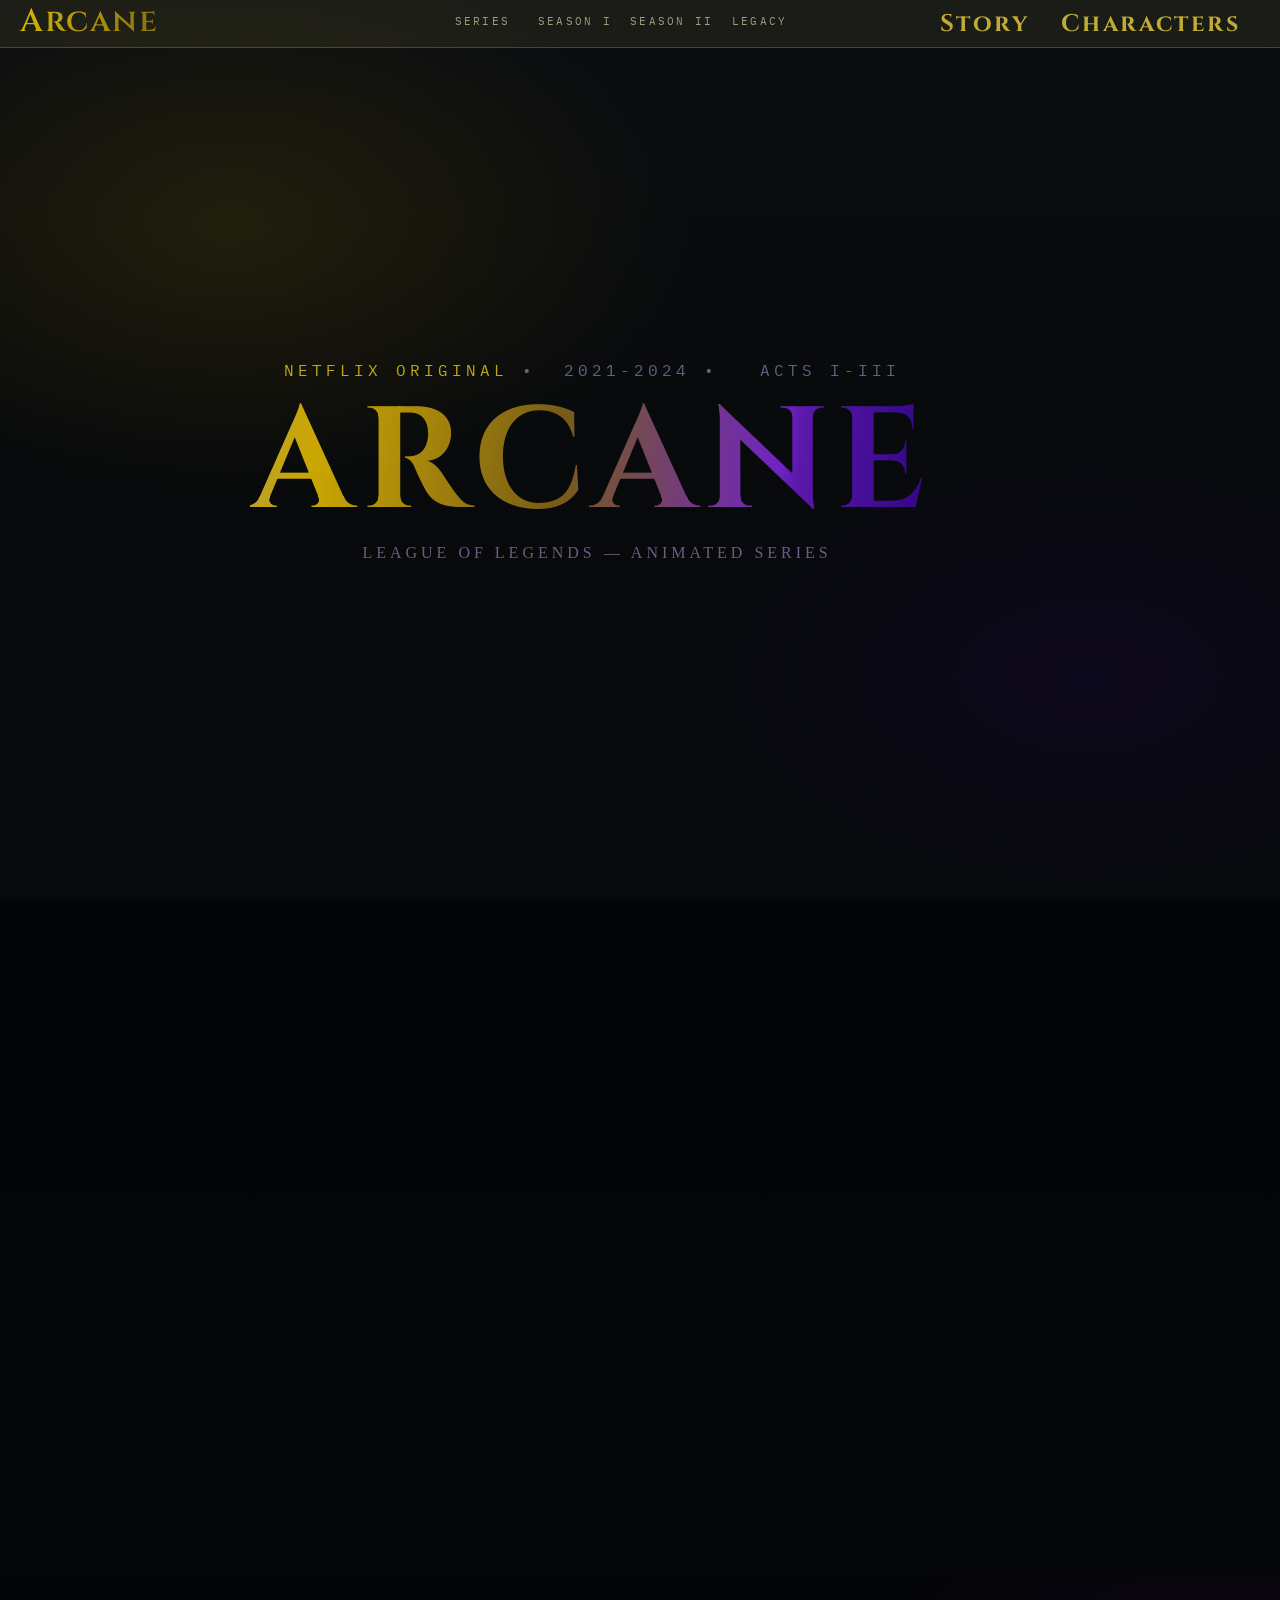
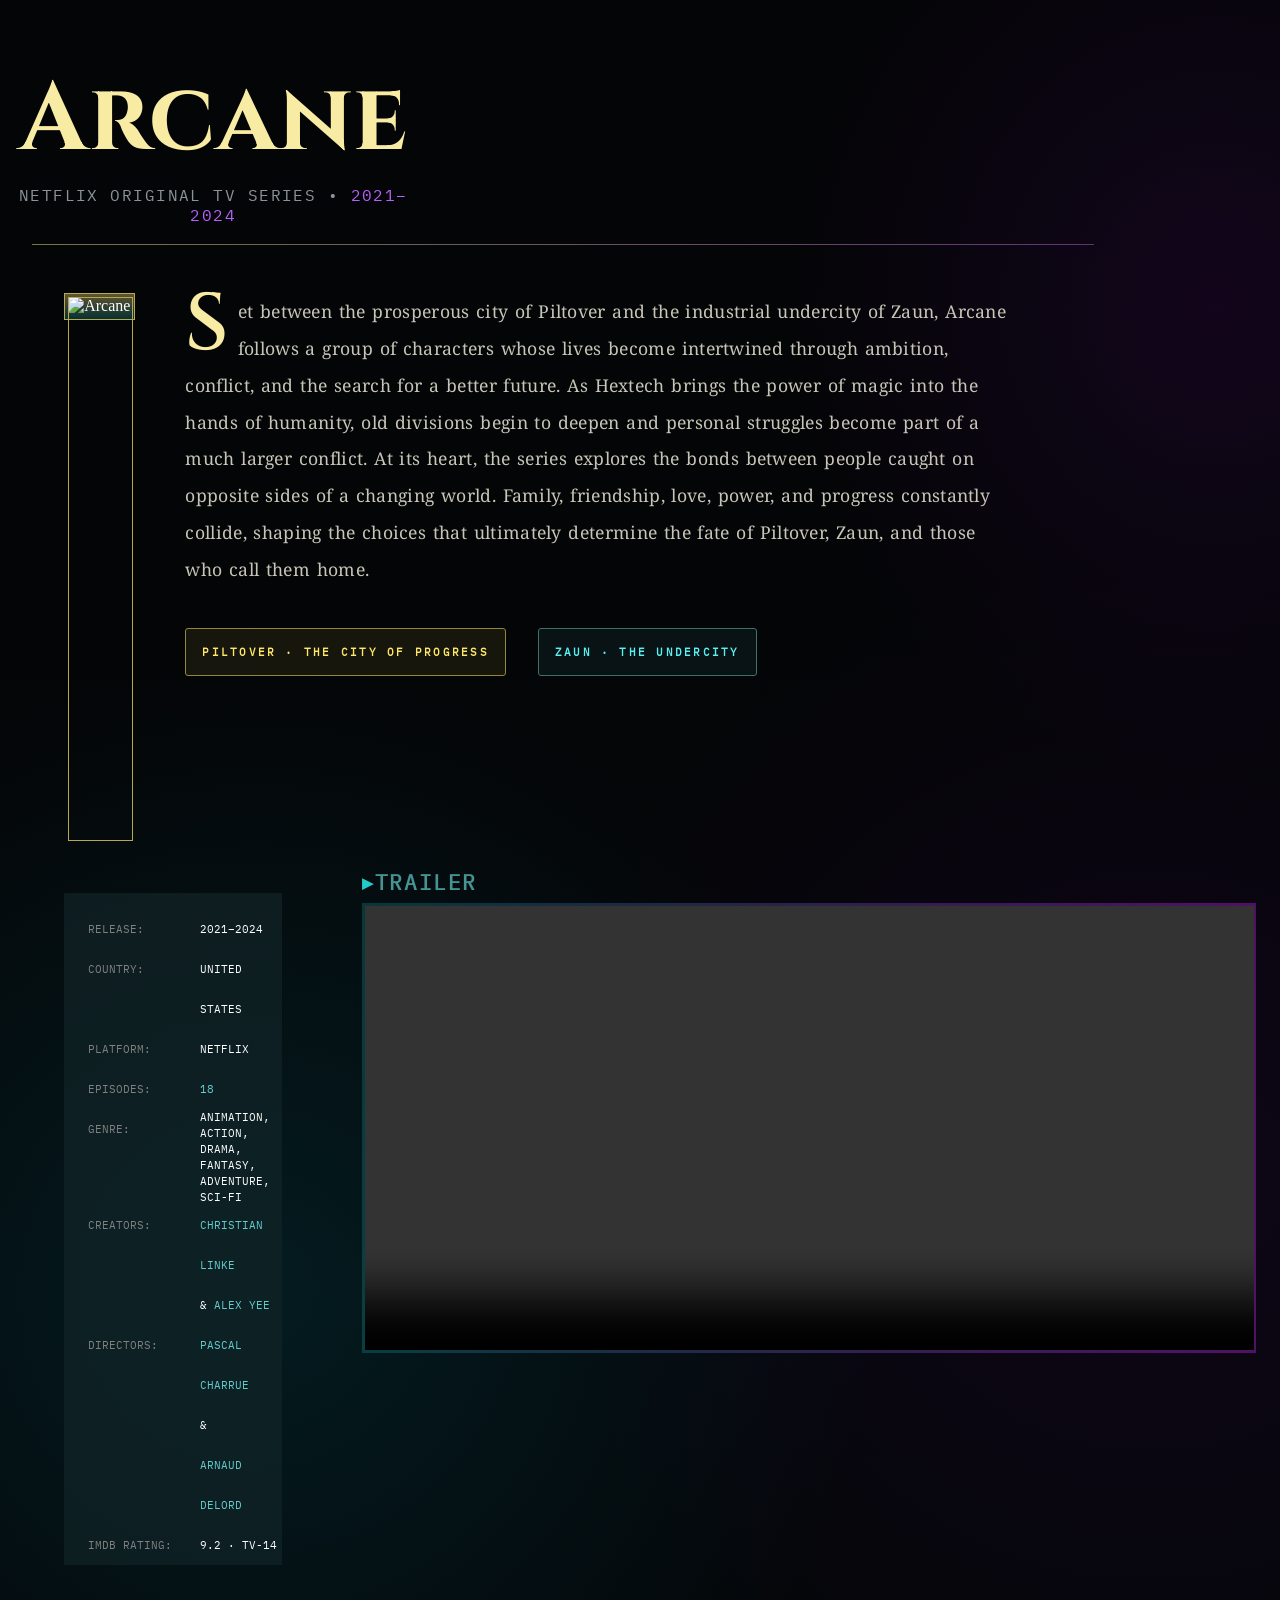
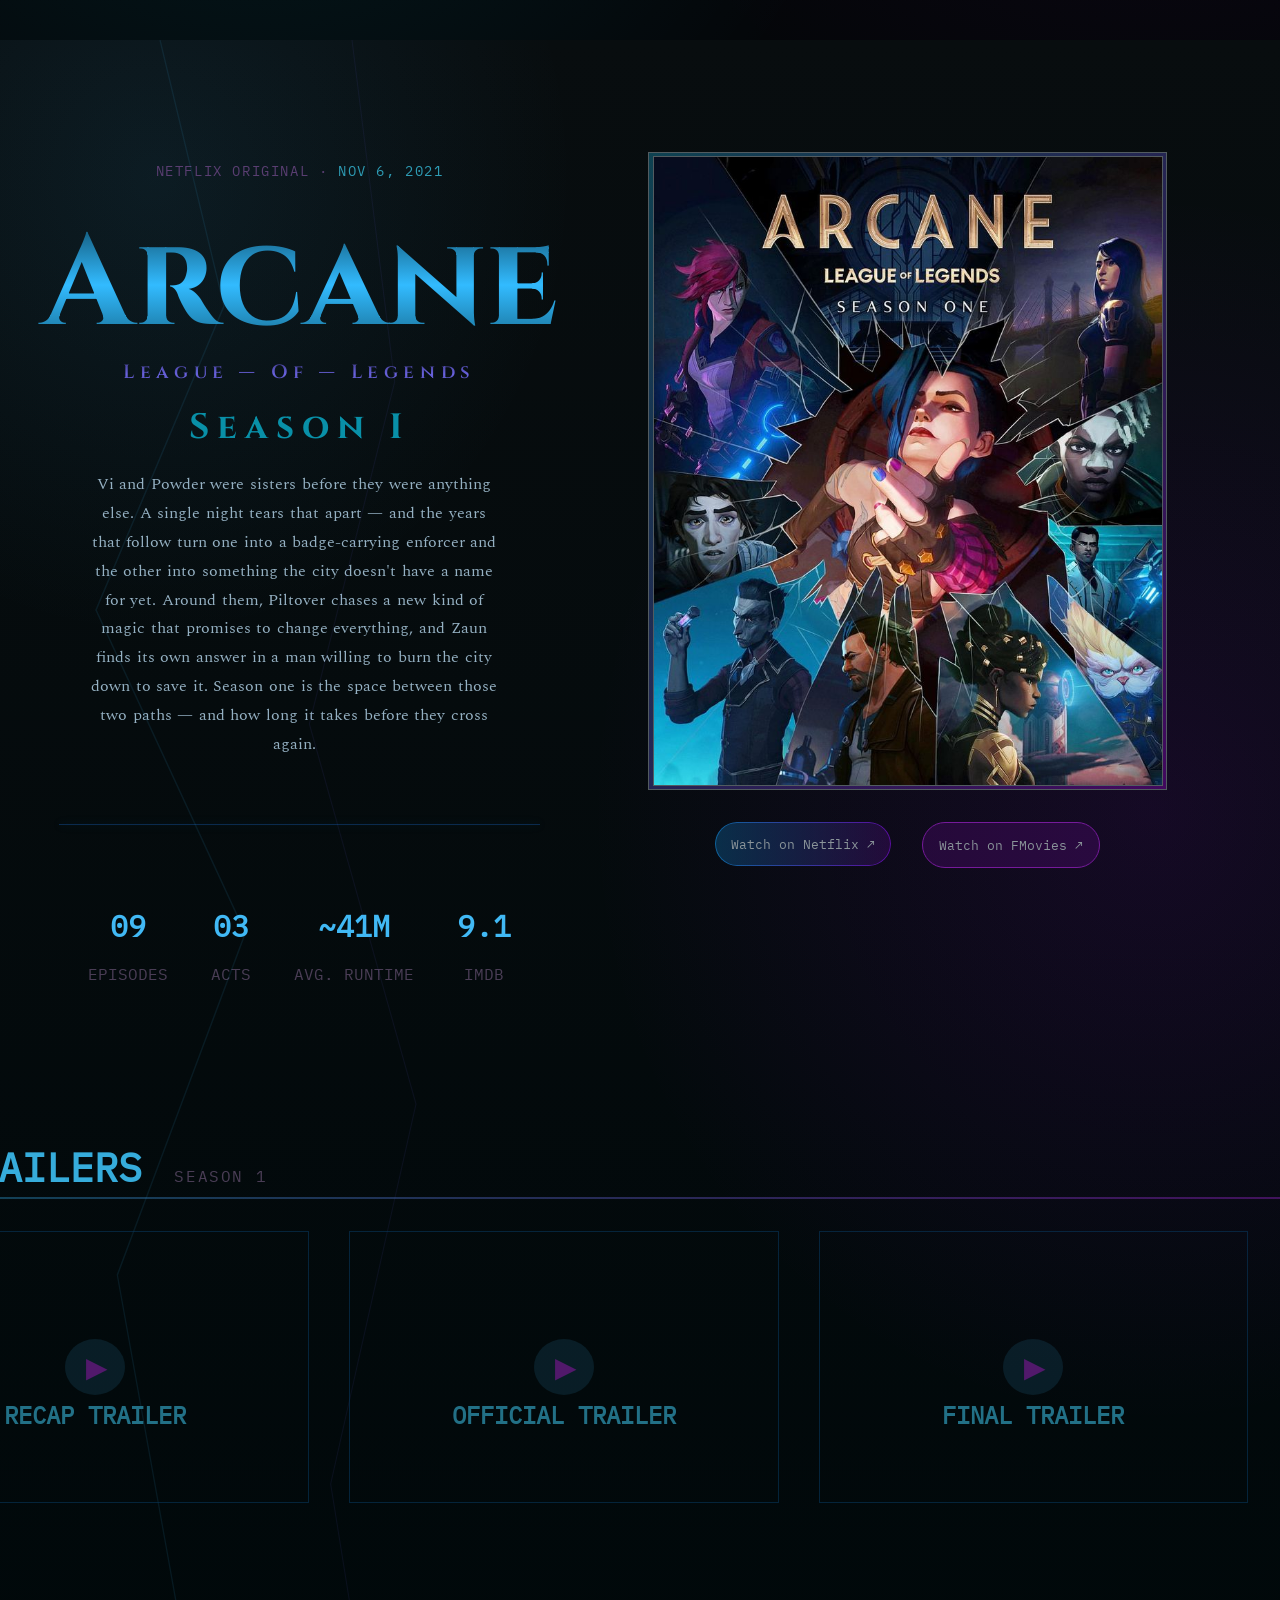
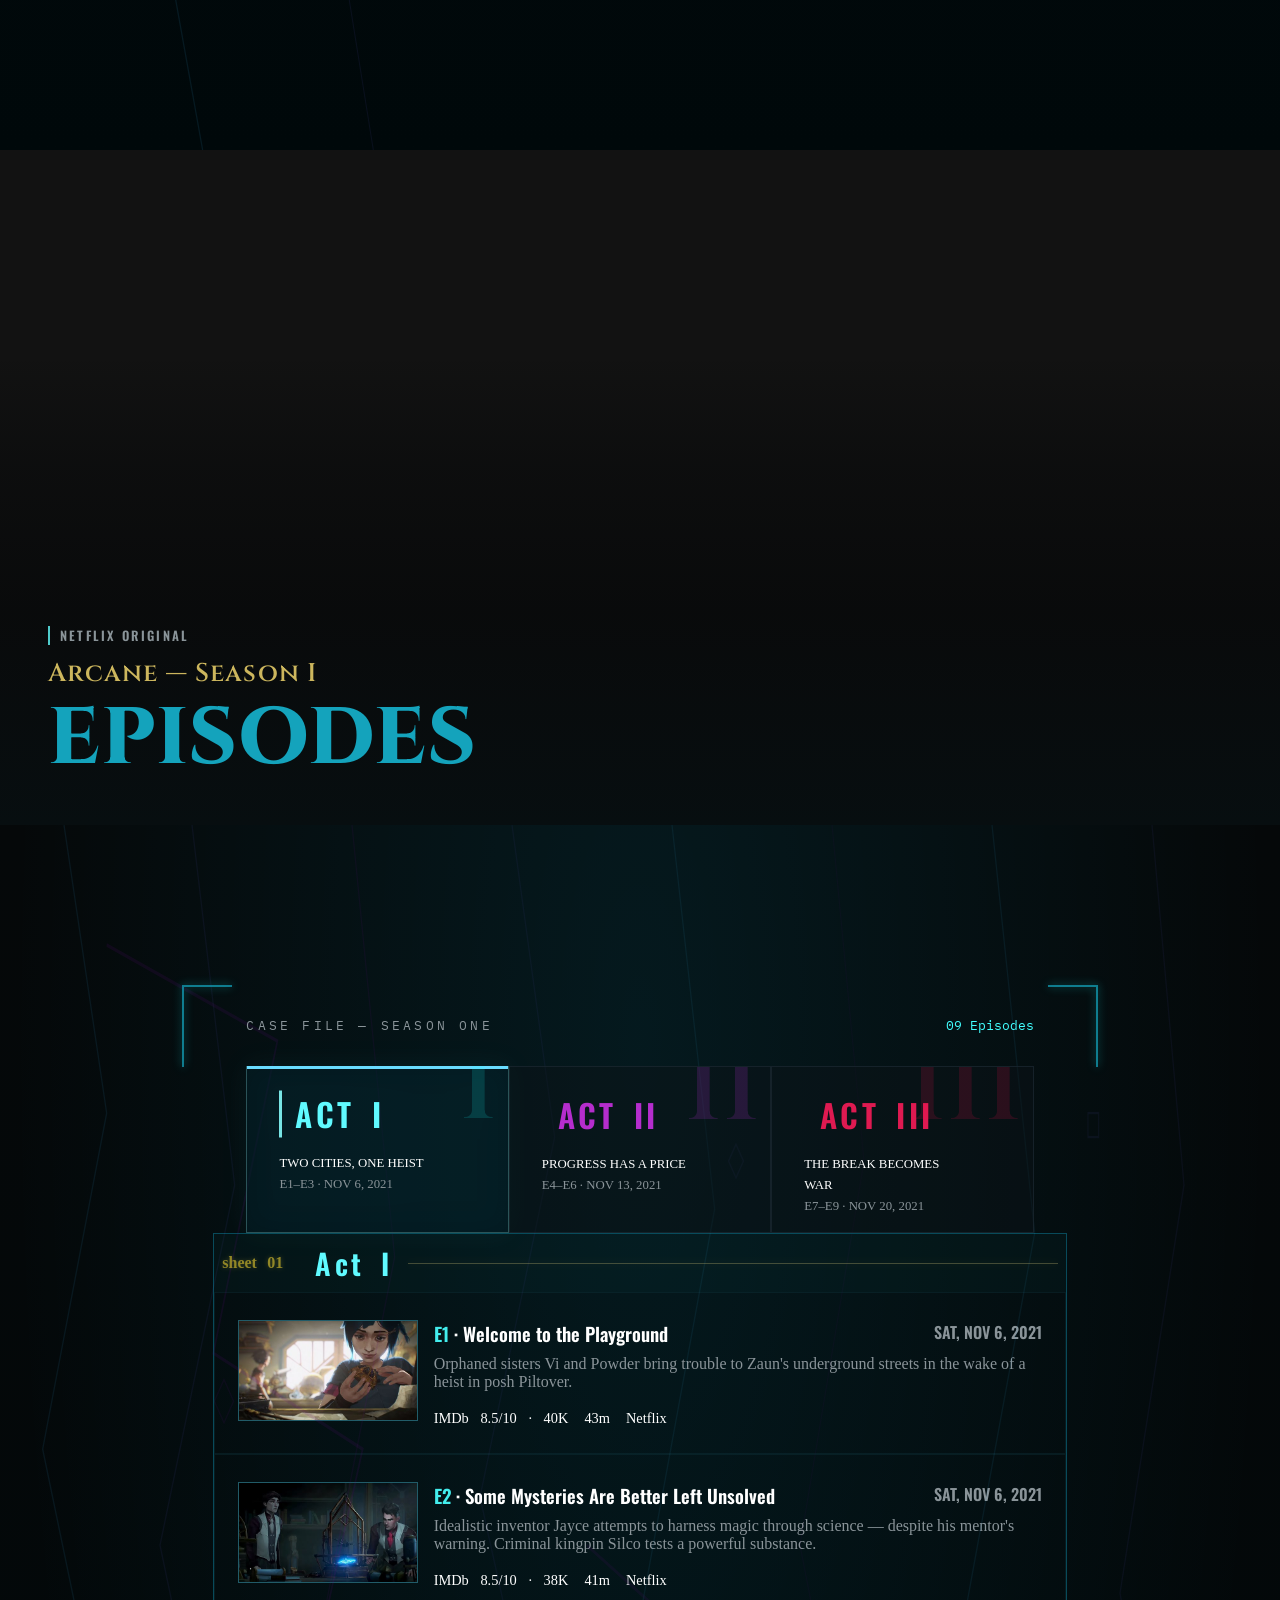
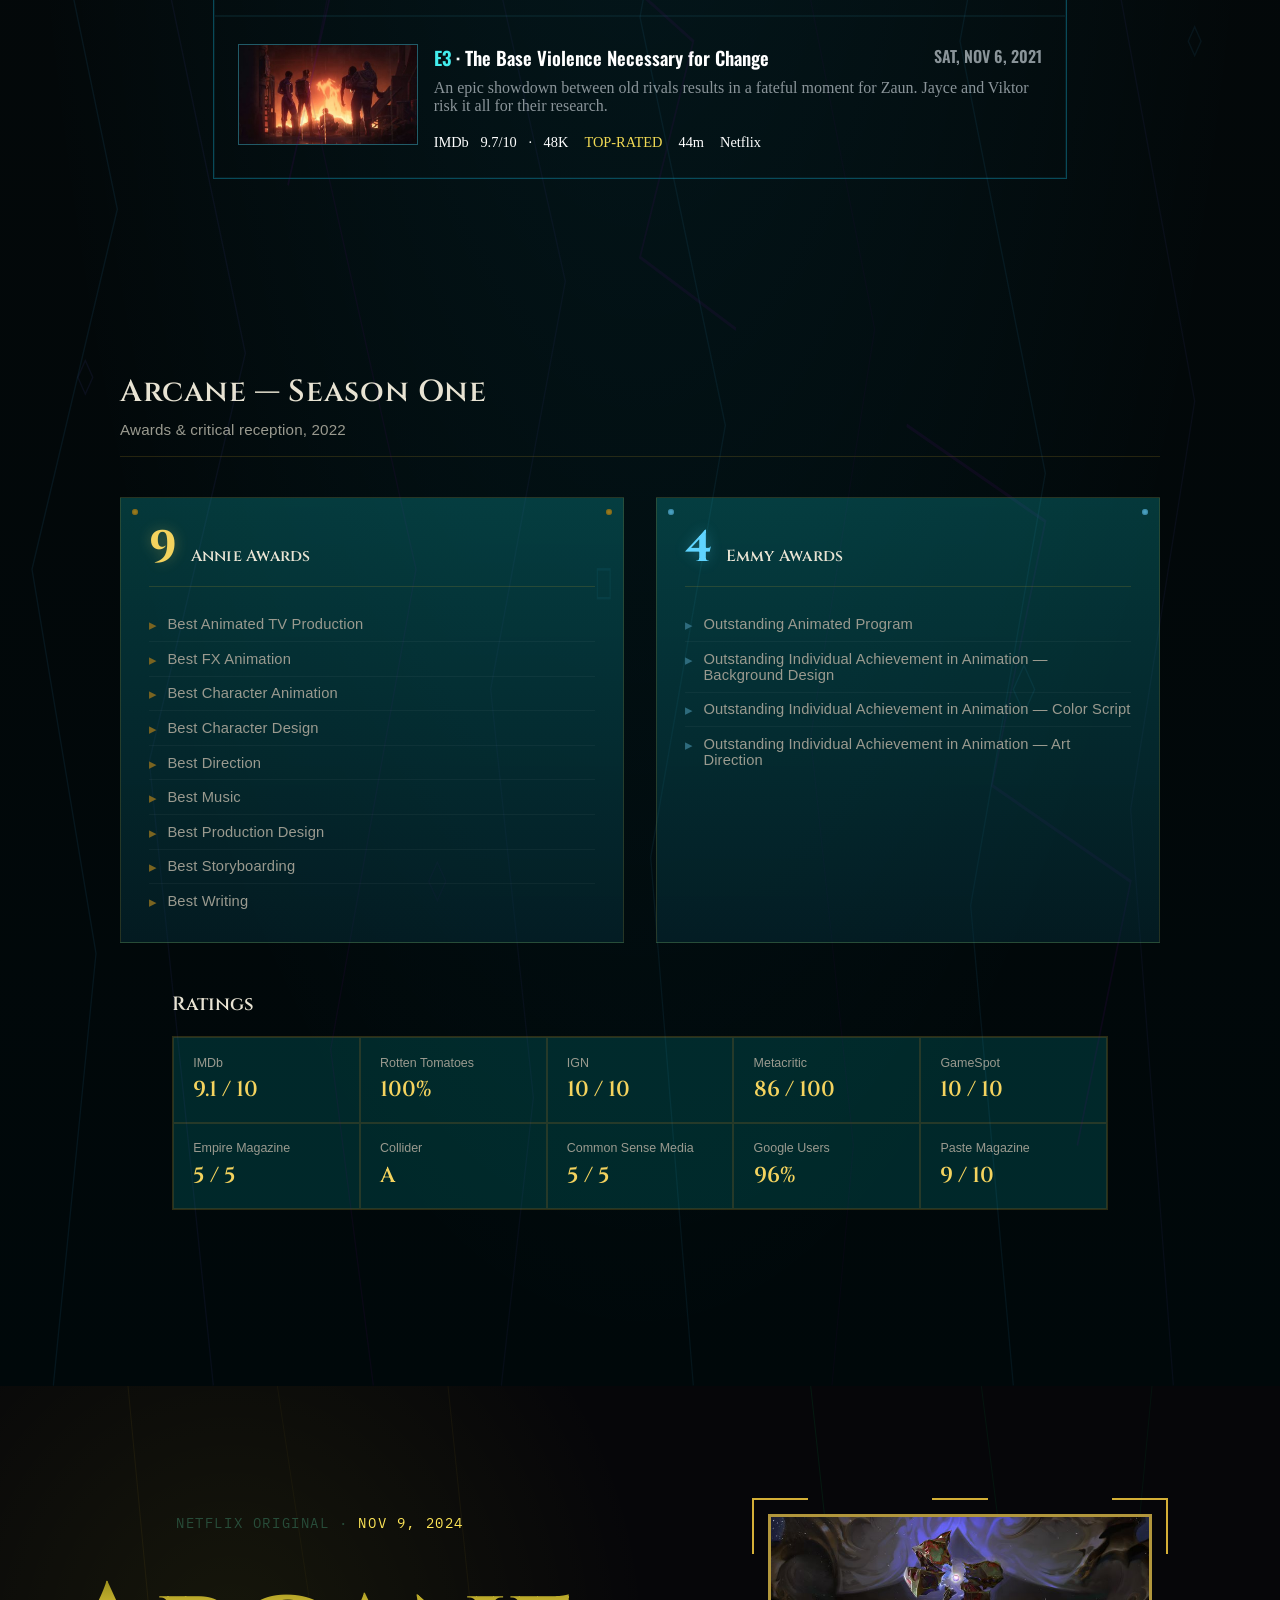
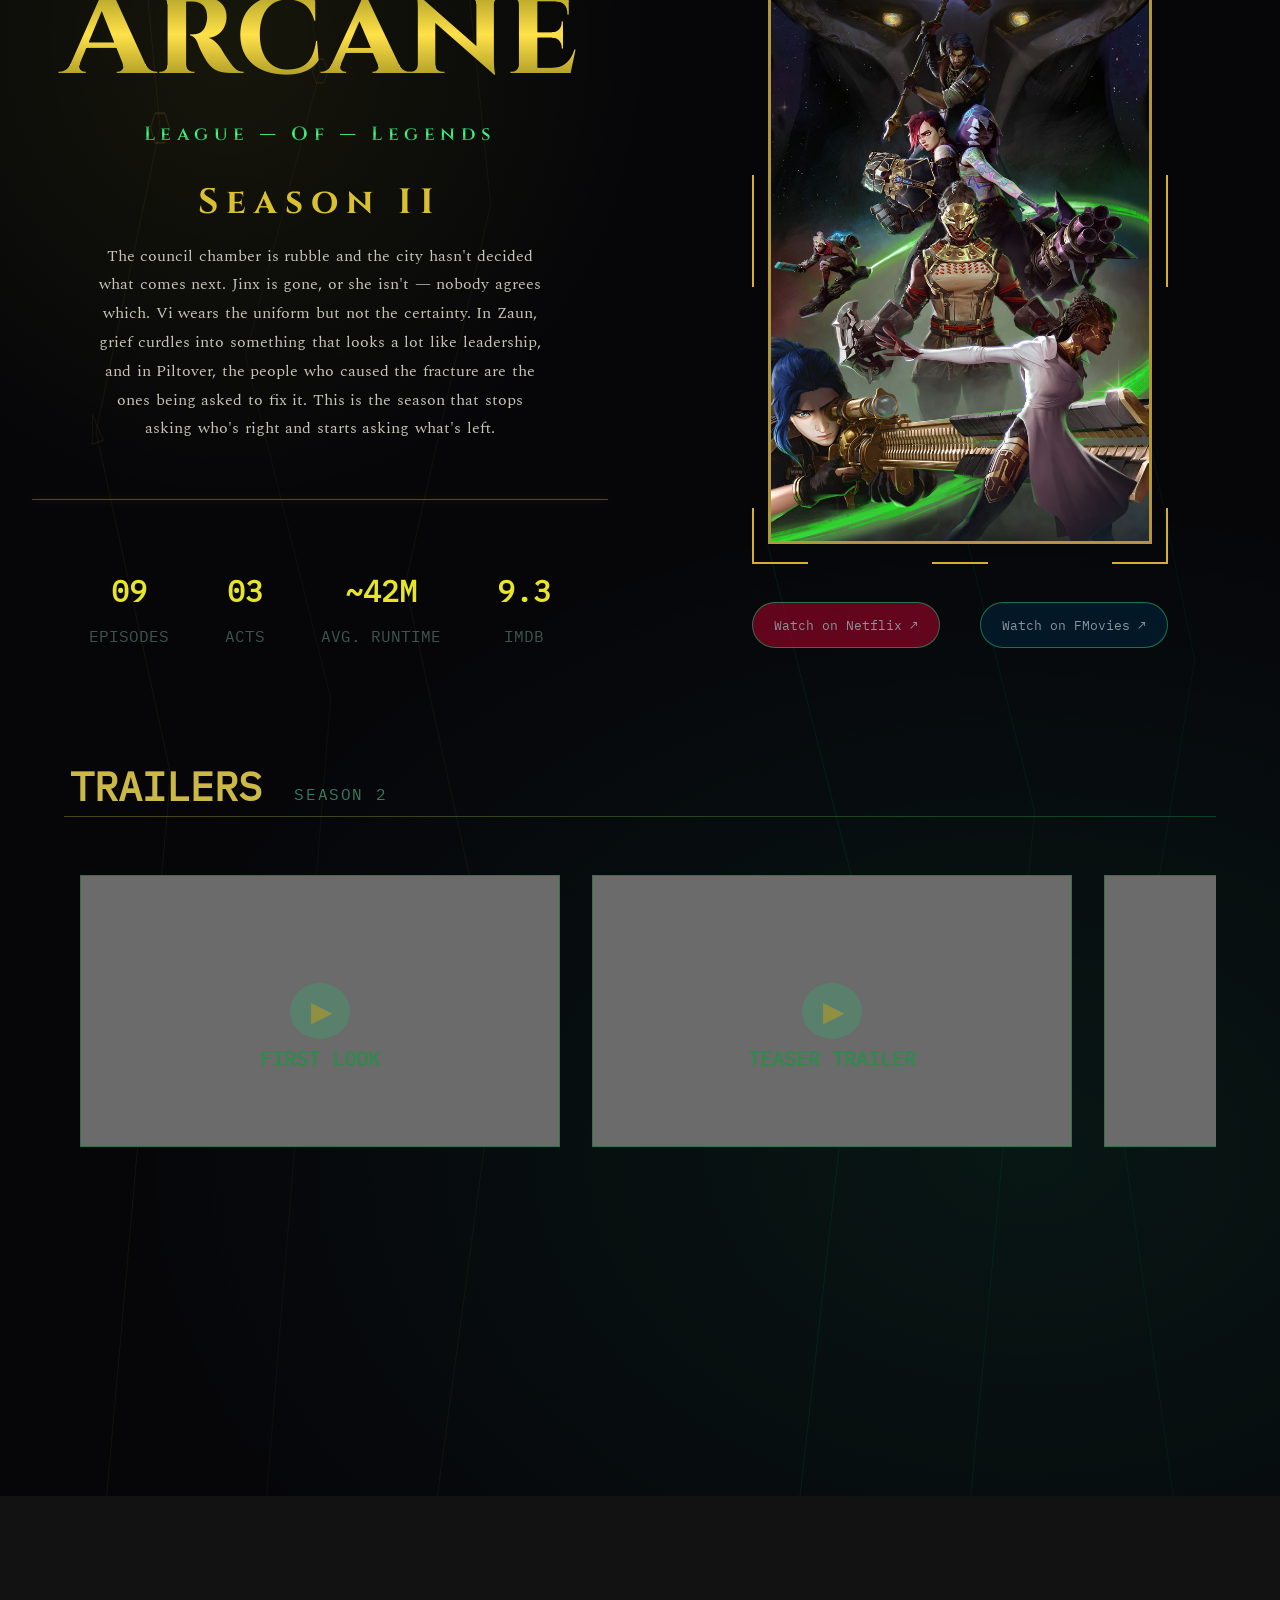
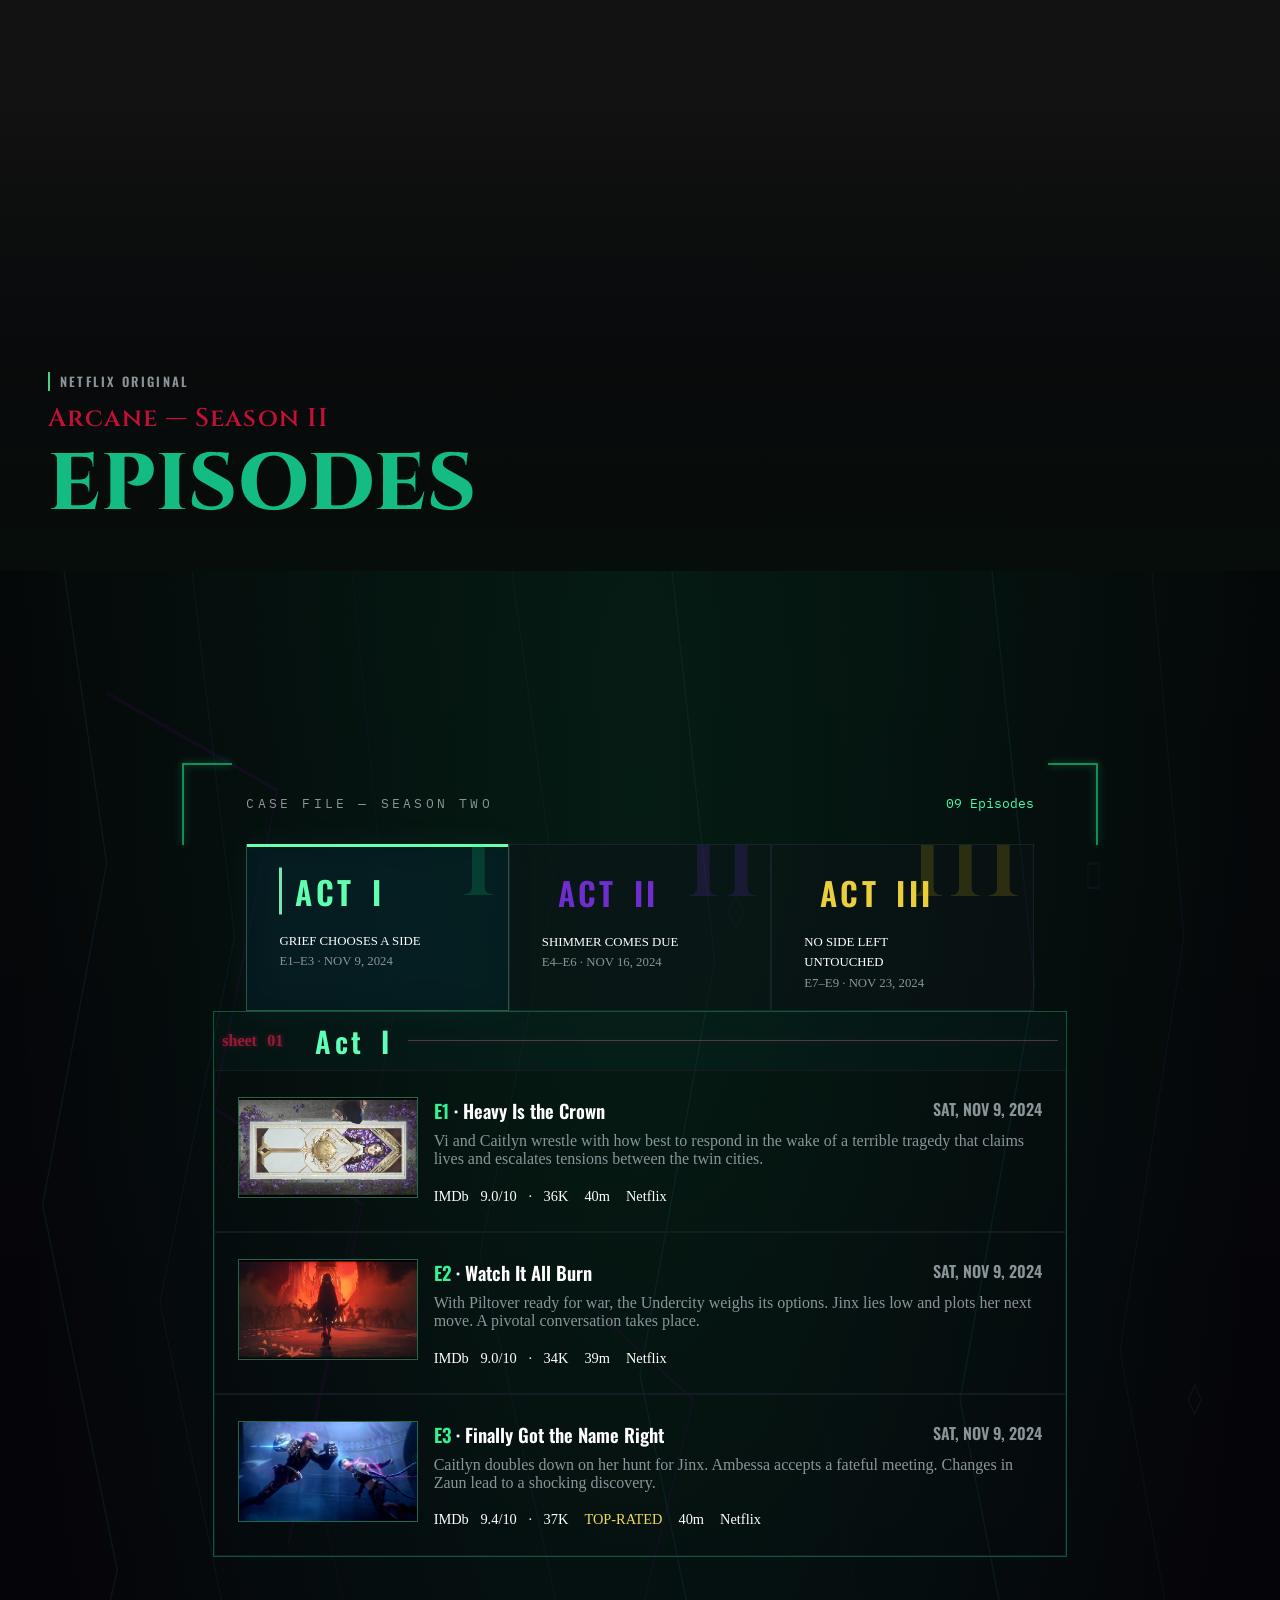
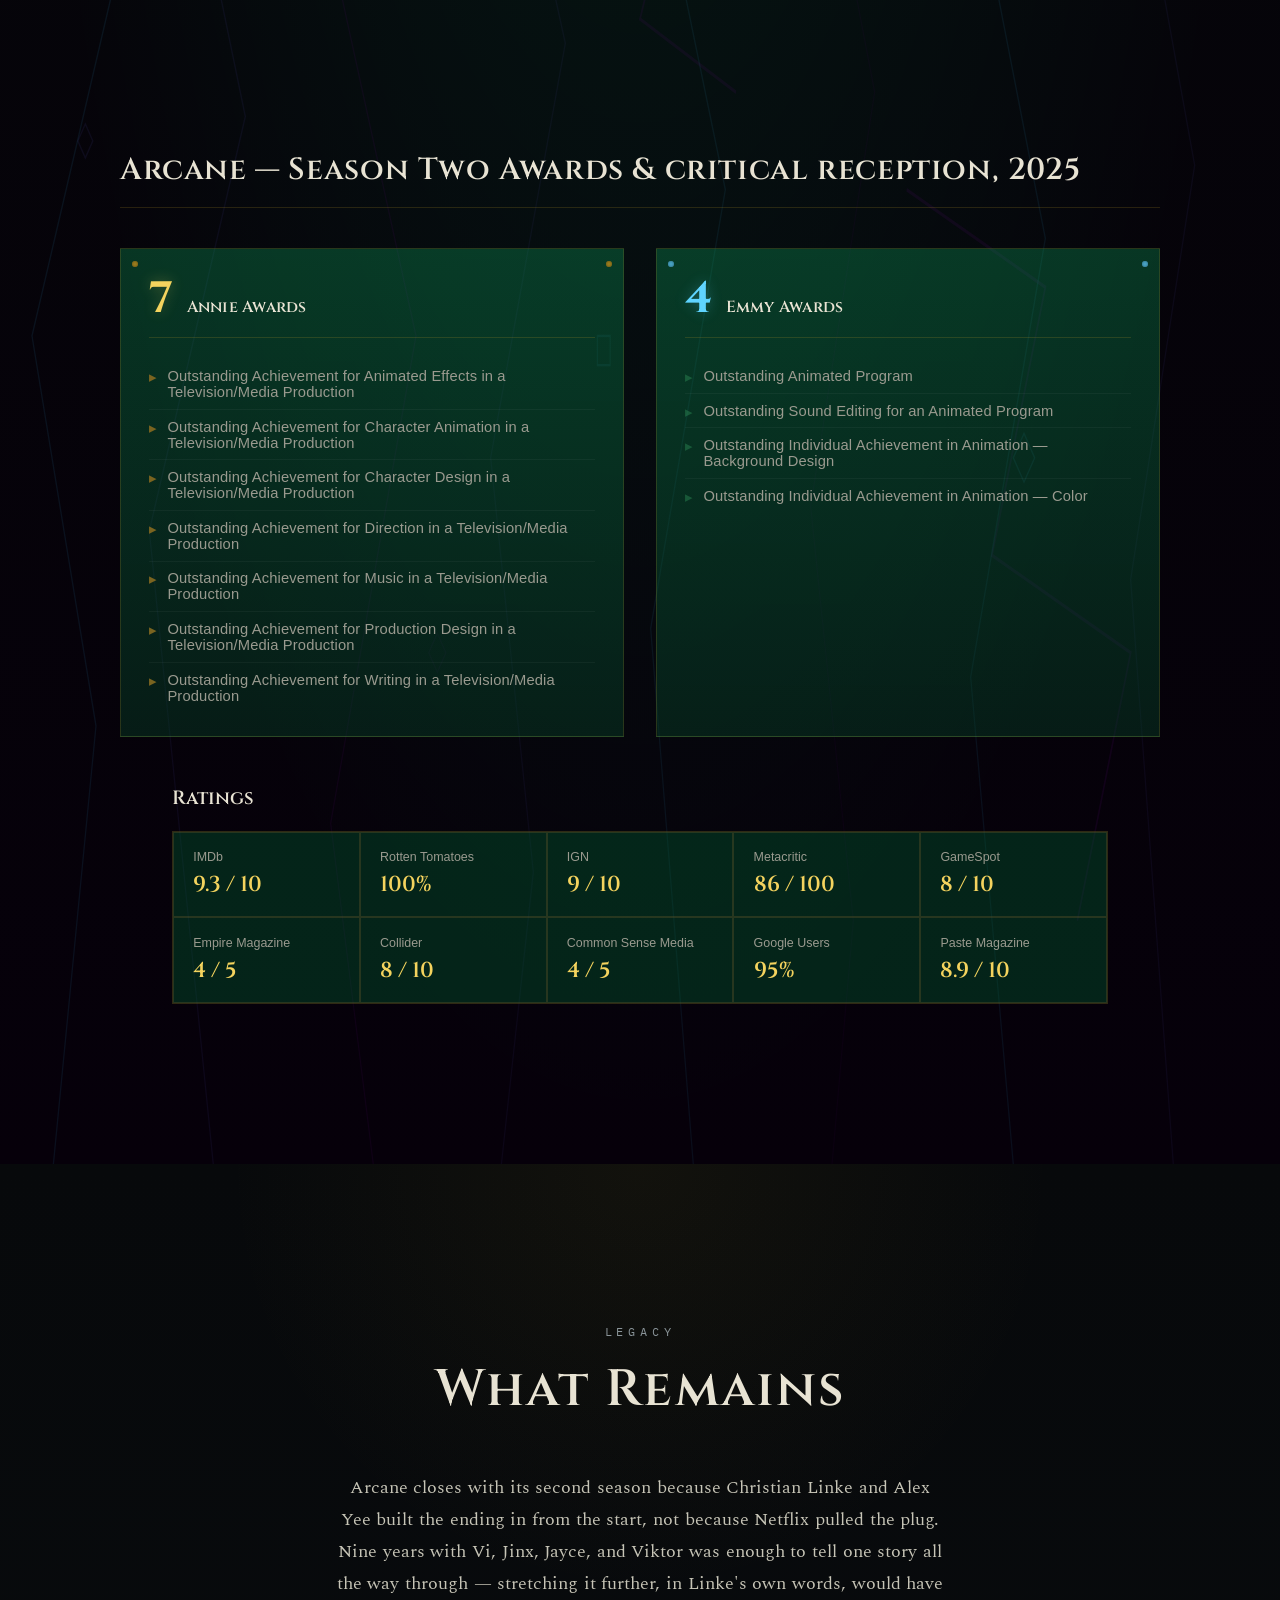
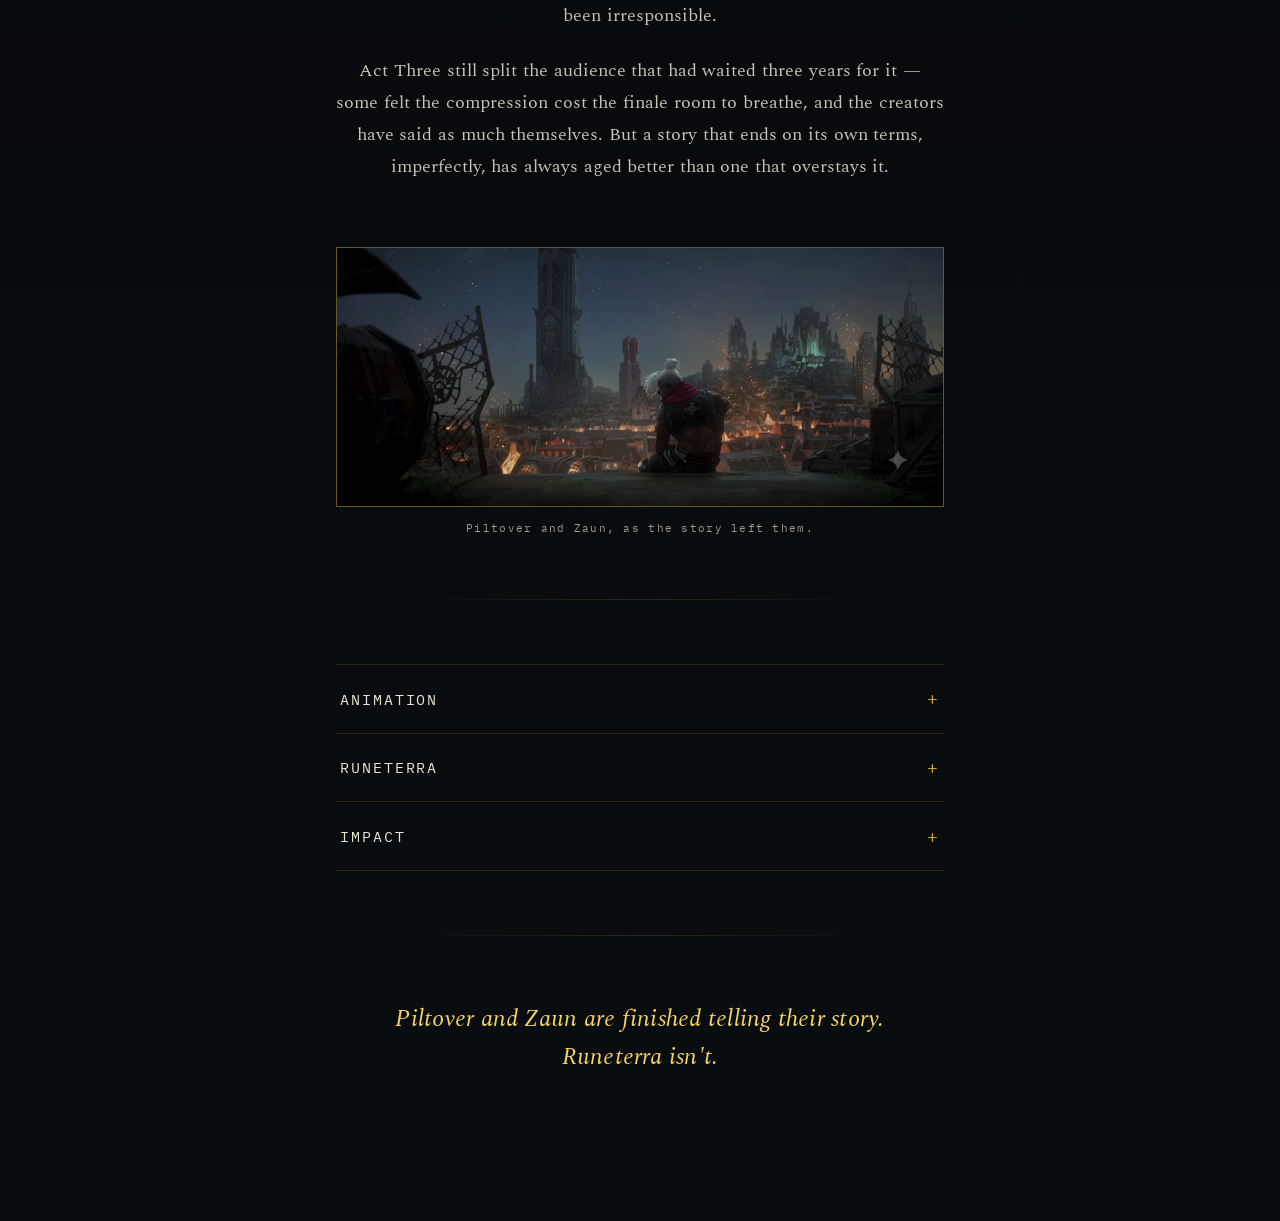
==== index.html @ 9351dd80 "Frehs start without deep history" ====
<!DOCTYPE html>
<html lang="en">
  <head>
    <meta charset="UTF-8">
    <meta http-equiv="X-UA-Compatible" content="IE=edge">
    <meta name="viewport" content="width=device-width, initial-scale=1.0">
    <link rel="icon" type="image/jpeg" href="Aracne-logo.jpeg">
    <link rel="stylesheet" href="Arcane.css">
    <title>Arcane</title>
  </head>
  <body>
    <div class="page1">

      <div class="top">
        <div class="top-left">
          Arcane
        </div>
        <div class="top-center">
          <a href="#Series">Series </a>&nbsp;
          <a href="#Season-I">Season I</a>&nbsp;
          <a href="#Season-II">Season II</a>&nbsp;
          <a href="#Legacy">Legacy</a>
        </div>
        <div class="top-right">
          <di id="story">
            <a class="story" href="ArcaneStory.html" alt="Arcane Story" target="_blank">
              <h2>Story</h2>
            </a>
          </di>
          <div id="characters">
            <a class="characters" href="ArcaneCharacters.html" alt="Arcane Characters" target="_blank">
              <h2>Characters</h2>
            </a>
          </div>
        </div>
      </div>
      <div class="middle">
        <div class="netflix-row">
          <span id="netflix">Netflix Original</span>
          <span>&nbsp;•&nbsp;&nbsp;</span>
          <span>2021-2024</span>
          <span> &nbsp;•&nbsp; &nbsp;</span>
          <span>Acts I-III</span>
        </div>
          <div class="Arcane-title">
          <span>Arcane</span>
        </div>
        <div class="L-OF-L">
            <span>League of Legends — Animated Series</span>
        </div>
      </div>
    </div>


    <section id="Series">
      <div class="series-video1">
        <video src="Arcane-Franchise-trailer.mp4" atl="Arcane" autoplay muted loop></video>
      <div class="video-fade"></div>
    </div>

    <div class="series">
      <div class="series-top">
        <div>
          <h1>Arcane</h1>
          <h4>Netflix original TV series&nbsp;•&nbsp;<span>2021–2024</span></h4>
        </div>
      </div>

      <hr class="series-hr">

      <div class="series-middle">

        <div id="series-img">
          <a href="https://www.imdb.com/title/tt11126994/" target="_blank">
            <img src="Arcane%20pic.jpeg" alt="Arcane" class="series-img">
          </a>
        </div>

          <div>
            <p class="body-text">
              Set between the prosperous city of Piltover and the industrial undercity of Zaun, 
              Arcane follows a group of characters whose lives become intertwined through ambition, 
              conflict, and the search for a better future. As Hextech brings the power of magic into 
              the hands of humanity, old divisions begin to deepen and personal struggles become 
              part of a much larger conflict.
              At its heart, the series explores the bonds between people caught on opposite sides 
              of a changing world. Family, friendship, love, power, and progress constantly collide, 
              shaping the choices that ultimately determine the fate of Piltover, Zaun, and those who 
              call them home.
            </p>

            <div class="cities">

              <div class="series-piltover">
                <h4>Piltover · The City of Progress</h4>
              </div>

              <dialog id="piltoverDialog">
                <div class="topPiltoverDialog">
                  <button class="close">✕</button>
                  <h4><span>Piltover</span><span class="progress"> · The City of Progress</span></h4>
                </div>

                <div class="middlePiltoverDialog">
                  <p class="body">
                    Rising above Zaun, Piltover is a prosperous city built on innovation, trade,
                    and scientific progress. Known as the City of Progress, it has become a center
                    of technological advancement where Hextech has transformed both industry and society.
                    Yet beneath its wealth and achievements lies a deep divide. Piltover's prosperity
                    depends heavily on its relationship with Zaun, while its powerful Council maintains
                    control over the city's political and economic future. Figures such as Jayce, Viktor,
                    Caitlyn, and Heimerdinger shape Piltover's path as the city faces the consequences
                    of its own progress.
                  </p>
                </div>

                <div class="bottomPiltoverDialog">
                  <p><span class="key-piltover">Key Figures</span><span class="value-piltover">Jayce, Viktor, Caitlyn, Heimerdinger, Mel</span></p>
                  <hr>
                  <p><span class="key-piltover">Signature Technology</span><span class="value-piltover">Hextech</span></p>
                  <hr>
                  <p><span class="key-piltover">Architecture</span><span class="value-piltover">Gilded towers, bridges, academies</span></p>
                  <hr>
                  <p><span class="key-piltover">Major Location</span><span class="value-piltover">Piltover Academy, Council Archives</span></p>
                  <hr>
                  <p><span class="key-piltover">Defining Conflict</span><span class="value-piltover">Piltover–Zaun inequality</span></p>
                  <hr>
                </div>
              </dialog>

              <div class="series-zaun">
                <h4>Zaun · The Undercity</h4>
              </div>

              <dialog id="zaunDialog">
                <div class="topZaunDialog">
                  <button class="close">✕</button>
                  <h4><span>Zaun</span><span class="undercity"> · The Undercity</span></h4>
                </div>
                <div class="middleZaunDialog">
                  <p class="body">
                    Beneath Piltover's shining skyline lies Zaun, an industrial undercity shaped by smoke, machinery,
                    and survival. Its people live beneath the wealth of the city above, building their lives among crowded 
                    streets, dangerous industries, and a society largely left to fend for itself.
                    Yet Zaun is more than a place of suffering. It is a city of invention, resistance, and ambition, 
                    where figures such as Vander, Silco, Ekko, and Singed shape its future in very different ways. From 
                    the rise of Shimmer to the Firelights' resistance, Zaun becomes one of the central forces driving Arcane's story.
                  </p>
                </div>
                <div class="bottomZaunDialog">
                  <p><span class="key-zaun">Key Figures</span><span class="value-zaun">Vi, Jinx, Silco, vander, Ekko</span></p>
                  <hr>
                  <p><span class="key-zaun">signature Substance</span><span class="value-zaun">Shimmer</span></p>
                  <hr>
                  <p><span class="key-zaun">Technology</span><span class="value-zaun">Chemtech</span></p>
                  <hr>
                  <p><span class="key-zaun">Major Location</span><span class="value-zaun">The Last Drop, Firelights, Hideout</span></p>
                  <hr>
                  <p><span class="key-zaun">Defining Conflict</span><span class="value-zaun">Zaun–Piltover inequality</span></p>
                  <hr>
                </div>
              </dialog>

            </div>
          </div>
      </div>

      <div class="series-bottom">

        <div class="series-info">

          <h4><span class="key">Release:</span> <span>2021–2024</span></h4>

          <h4><span class="key">Country:</span> <span>United States</span></h4>

          <h4><span class="key">Platform:</span> <span>Netflix</span></h4>

          <h4>
            <span class="key">Episodes:</span>

            <span class="text-link"><a href="https://www.imdb.com/title/tt11126994/episodes/?ref_=tt_ov_epl" target="_blank" title="Arcane episodes">
              18
            </a></span>
          </h4>

          <h4><span class="key">Genre:</span> <span class="genre-value">Animation, Action, Drama, Fantasy, Adventure, Sci-Fi</span></h4>

          <h4>
            <span class="key">Creators:</span>
            <span class="text-link">
              <a href="https://www.google.com/search?q=christian+linke" target="_blank">Christian Linke</a>
              <span class="and">&</span>
              <a href="https://www.google.com/search?q=alex+yee+arcane" target="_blank">Alex Yee</a>
            </span>
          </h4>

          <h4>
            <span class="key">Directors:</span>
            <span class="text-link">
              <a href="https://www.google.com/search?q=pascal+charrue" target="_blank">Pascal Charrue</a>
              <span class="and">&</span>
              <a href="https://www.google.com/search?q=Arnaud+Delord" target="_blank">Arnaud Delord</a>
            </span>
          </h4>

          <h4><span class="key">IMDb rating:</span> <span><span>9.2</span> · TV-14</span></h4>
        </div>

      <!--TRAILER VIDEO-->
        <div class="series-video2">
          <div>
            <h1>Trailer</h1>
          </div>
          <video src="arcane-trailer-video.mp4" controls autoplay muted loop class="p1-trailer"></video>
        </div>

      </div>
    </section>
    <!-- End Series  -->

    
    <!-- Starts Season 1 -->
    <section id="Season-I">

      <div class="fracture-bg">
        <svg viewBox="0 0 1200 900" preserveAspectRatio="none">
          <polyline points="150,0 210,140 90,300 230,470 110,650 190,900"
            fill="none" stroke="#41b9f5" stroke-opacity="0.16" stroke-width="1.2"/>
          <polyline points="330,0 370,180 290,360 390,560 310,760 350,900"
            fill="none" stroke="#6a63e0" stroke-opacity="0.14" stroke-width="1"/>
        </svg>
      </div>

      <div class="left-right">

        <div class="season1Left">

          <div class="S1LeftTop">
            <p class="S1-eyebrow">Netflix Original · <span class="S1-date">Nov 6, 2021</span></p>
            <h2 class="S1-arcane">Arcane</h2>
            <p class="S1-LOL">League — Of — Legends</p>
            <h3 class="S1-season1">Season I </h3>
          </div>

          <div class="S1-body">
            <p>
              Vi and Powder were sisters before they were anything else. A single night tears that
              apart — and the years that follow turn one into a badge-carrying enforcer and the other 
              into something the city doesn't have a name for yet. Around them, Piltover chases a new 
              kind of magic that promises to change everything, and Zaun finds its own answer in a man 
              willing to burn the city down to save it. Season one is the space between those two paths — and 
              how long it takes before they cross again.
            </p>
          </div>

          <hr>
          <div class="S1LeftBottom">

            <div class="S1-items">
              <p class="S1-value">09</p>
              <p class="S1-key">Episodes</p>
            </div>

            <div class="S1-items">
              <p class="S1-value">03</p>
              <p class="S1-key">Acts</p>
            </div>

            <div class="S1-items">
              <p class="S1-value">~41m</p>
              <p class="S1-key">Avg. Runtime</p>
            </div>

            <div class="S1-items">
              <p class="S1-value">9.1</p>
              <p class="S1-key">Imdb</p>
            </div>

          </div>
        </div>

        <div class="season1Right">

          <div class="season1Img">
            <img src="Arcane%20Season%201%20img.jpeg" title="Arcane season 1" alt="Arcane Season 1">
          </div>

          <div class="S1-buttons">

            <a href="https://www.netflix.com/title/81435684" target="_blank">
              <button class="netflix-button">Watch on Netflix ↗</button>
            </a>
            
            <a href="https://fmoviess.org/film/arcane-season-1-1630851919/" target="_blank">
              <button class="fmovies-button">Watch on FMovies ↗</button>
            </a>

          </div>
        </div>
      </div>

      <div class="season1Bottom">
        <div>
        <header><h2>Trailers</h2><span>Season 1</span></header>
        <hr>
          <div class="S1-trailers">

            <div class="S1-trailer">
              <h2>Recap Trailer</h2>
            </div>
            <dialog class="S1-dialog">
              <video src="Arcane-season1-trailer.mp4"  loop controls></video>
            </dialog>

            <div class="S1-trailer">
              <h2>Official Trailer</h2>
            </div>
            <dialog class="S1-dialog">
              <video src="arcane-trailer-video.mp4" loop controls></video>
            </dialog>

            <div class="S1-trailer">
              <h2>Final Trailer</h2>
            </div>
            <dialog class="S1-dialog">
              <video src="Arcane_Final_Trailer_edited.mp4" loop controls></video>
            </dialog>

          </div>
        </div>
      </div>

    </section>
      <!-- END Season 1 -->


    <div class="S1-intro">
      <video src="Arcane-S1-intro.mp4" autoplay loop muted></video>

      <div class="intro-texts">
        <h4>Netflix Original</h4>
        <h3>Arcane — Season I</h3>
        <h1>Episodes</h1>
      </div>
    </div>
    <section id="SeasonOne-episodes">

      <div class="fracture-bg">
        <svg viewBox="0 0 1200 900" preserveAspectRatio="none">

          <!-- fracture lines: repeating zigzags, ~150px apart -->
          <g fill="none" stroke-width="1.2">
            <polyline points="60,0 100,120 40,260 110,410 30,560 90,720 50,900" stroke="#41b9f5" stroke-opacity="0.14"/>
            <polyline points="180,0 220,150 150,300 230,470 140,640 200,900" stroke="#6a63e0" stroke-opacity="0.12"/>
            <polyline points="330,0 370,180 290,360 390,560 310,760 350,900" stroke="#670d88fb" stroke-opacity="0.16"/>
            <polyline points="480,0 520,130 450,280 530,440 460,610 500,780 470,900" stroke="#6a63e0" stroke-opacity="0.10"/>
            <polyline points="630,0 670,160 600,330 680,500 610,680 650,900" stroke="#41b9f5" stroke-opacity="0.12"/>
            <polyline points="780,0 810,140 750,300 820,460 760,630 800,800 780,900" stroke="#670d88fb" stroke-opacity="0.09"/>
            <polyline points="930,0 970,170 900,340 980,520 910,700 950,900" stroke="#41b9f5" stroke-opacity="0.13"/>
            <polyline points="1080,0 1110,150 1050,320 1120,490 1060,660 1100,900" stroke="#6a63e0" stroke-opacity="0.11"/>
          </g>

          <!-- lightning accents: sharper, wider zigzags, slightly brighter -->
          <g fill="none" stroke-width="1.5">
            <polyline points="100,50 260,90 200,220 340,260 270,400" stroke="#670d88fb" stroke-opacity="0.22"/>
            <polyline points="550,300 650,340 600,430 690,460" stroke="#670d88fb" stroke-opacity="0.18"/>
            <polyline points="850,500 980,540 930,650 1060,690 1010,800" stroke="#670d88fb" stroke-opacity="0.20"/>
          </g>

          <!-- hex-node accents: diamonds and small squares -->
          <g fill="none" stroke-width="1">
            <polygon points="210,231 219,240 210,249 201,240" stroke="#670d88fb" stroke-opacity="0.16"/>
            <polygon points="690,133 697,140 690,147 683,140" stroke="#6a63e0" stroke-opacity="0.14"/>
            <polygon points="960,600 970,610 960,620 950,610" stroke="#41b9f5" stroke-opacity="0.15"/>
            <polygon points="410,682 418,690 410,698 402,690" stroke="#670d88fb" stroke-opacity="0.13"/>
            <polygon points="1120,334 1126,340 1120,346 1114,340" stroke="#41b9f5" stroke-opacity="0.12"/>
            <polygon points="80,473 87,480 80,487 73,480" stroke="#6a63e0" stroke-opacity="0.14"/>
            <rect x="560" y="560" width="12" height="12" stroke="#41b9f5" stroke-opacity="0.13"/>
            <rect x="1020" y="120" width="10" height="10" stroke="#6a63e0" stroke-opacity="0.12"/>
          </g>

        </svg>
      </div>

      <div class="tabs-eyebrow">
        <p class="case-file">Case File — Season One</p>
        <p>09 Episodes</p>
      </div>
      <div class="act-tabs">

        <div  id="tab-1" aria-selected="true" onclick="showAct('', 1)">
          <h2>ACT I</h2>
          <p>Two cities, one heist</p>
          <p class="tab-date">E1–E3 · Nov 6, 2021</p>
        </div>

        <div id="tab-2" aria-selected="false" onclick="showAct('', 2)">
          <h2>ACT II</h2>
          <p>Progress has a price</p>
          <p class="tab-date">E4–E6 · Nov 13, 2021</p>
        </div>

        <div id="tab-3" aria-selected="false" onclick="showAct('', 3)">
          <h2>ACT III</h2>
          <p>The break becomes war</p>
          <p class="tab-date">E7–E9 · Nov 20, 2021</p>
        </div>

      </div>

      <div class="act-panels">

        <section id="panel-1" class="act-panel active">
          <h2 class="act-header" id="act1-header"><span>sheet 01</span>Act I</h2>
          <!-- Episode 1 -->
          <div class="episode">
            <a href="https://www.imdb.com/title/tt14586040/" target="_blank" rel="noopener noreferrer" title="Arcane on IMDb" class="episode-image">
              <img src="S1-E1.jpeg" alt="Arcane Season 1 Episode 1">
            </a>
            <div class="episode-content">
              <div class="episode-header">
                <h3 class="episode-title"><span class="act-1E">E1</span> ∙ Welcome to the Playground</h3>
                <span class="episode-date">Sat, Nov 6, 2021</span>
              </div>
              <p class="episode-description">
                Orphaned sisters Vi and Powder bring trouble to Zaun's underground streets in the wake of a heist in posh Piltover.
              </p>
              <div class="episode-meta"> 
                <span>IMDb 8.5/10 ∙ 40K</span>
                <span> 43m</span>
                <span> Netflix</span>
              </div>
            </div>
          </div>

          <!-- Episode 2 -->
          <div class="episode">
            <a href="https://www.imdb.com/title/tt15496380/?ref_=ttep_ep_2" target="_blank" rel="noopener noreferrer" title="Arcane on IMDb" class="episode-image">
              <img src="S1-E2.jpeg" alt="Arcane Season 1 Episode 2">
            </a>
            <div class="episode-content">
              <div class="episode-header">
                <h3 class="episode-title"><span class="act-1E">E2</span> ∙ Some Mysteries Are Better Left Unsolved</h3>
                <span class="episode-date">Sat, Nov 6, 2021</span>
              </div>
              <p class="episode-description">
                Idealistic inventor Jayce attempts to harness magic through science — despite his mentor's warning. Criminal kingpin Silco tests a powerful substance.
              </p>
              <div class="episode-meta">
                <span>IMDb 8.5/10 ∙ 38K</span>
                <span> 41m</span>
                <span> Netflix</span>
              </div>
            </div>
          </div>

          <!-- Episode 3 -->
          <div class="episode">
            <a href="https://www.imdb.com/title/tt15496376/?ref_=ttep_ep_3" target="_blank" rel="noopener noreferrer" title="Arcane on IMDb" class="episode-image">
              <img src="S1-E3.jpeg" alt="Arcane Season 1 Episode 3">
            </a>
            <div class="episode-content">
              <div class="episode-header">
                <h3 class="episode-title"><span class="act-1E">E3</span> ∙ The Base Violence Necessary for Change</h3>
                <span class="episode-date">Sat, Nov 6, 2021</span>
              </div>
              <p class="episode-description">
                An epic showdown between old rivals results in a fateful moment for Zaun. Jayce and Viktor risk it all for their research.
              </p>
              <div class="episode-meta">
                <span>IMDb 9.7/10 ∙ 48K</span>
                <span class="top-rated">TOP-RATED</span>
                <span> 44m</span>
                <span> Netflix</span>
              </div>
            </div>
          </div>
        </section>

        <section id="panel-2" class="act-panel">
          <h2 class="act-header" id="act2-header"><span>sheet 02</span>Act II</h2>

          <!-- Episode 4 -->
          <div class="episode">
            <a href="https://www.imdb.com/title/tt15496390/?ref_=ttep_ep_4" target="_blank" rel="noopener noreferrer" title="Arcane on IMDb" class="episode-image">
              <img src="S1-E4.jpeg" alt="Arcane Season 1 Episode 4">
            </a>
            <div class="episode-content">
              <div class="episode-header">
                <h3 class="episode-title"><span class="act-2E">E4</span> ∙ Happy Progress Day!</h3>
                <span class="episode-date">Sat, Nov 13, 2021</span>
              </div>
              <p class="episode-description">
                With Piltover prospering from their tech, Jayce and Viktor weigh their next move. A familiar face re-emerges from Zaun to wreak havoc.
              </p>
              <div class="episode-meta">
                <span>IMDb 8.7/10 ∙ 34K</span>
                <span> 40m</span>
                <span> Netflix</span>
              </div>
            </div>
          </div>

          <!-- Episode 5 -->
          <div class="episode">
            <a href="https://www.imdb.com/title/tt15496392/?ref_=ttep_ep_5" target="_blank" rel="noopener noreferrer" title="Arcane on IMDb" class="episode-image">
              <img src="S1-E5.jpeg" alt="Arcane Season 1 Episode 5">
            </a>
            <div class="episode-content">
              <div class="episode-header">
                <h3 class="episode-title"><span class="act-2E">E5</span> ∙ Everybody Wants to Be My Enemy</h3>
                <span class="episode-date">Sat, Nov 13, 2021</span>
              </div>
              <p class="episode-description">
                Rogue enforcer Caitlyn tours the undercity alongside Vi to track down Silco. Jayce puts a target on his back trying to root out Piltover corruption.
              </p>
              <div class="episode-meta">
                <span>IMDb 8.9/10 ∙ 34K</span>
                <span> 40m</span>
                <span> Netflix</span>
              </div>
            </div>
          </div>

          <!-- Episode 6 -->
          <div class="episode">
            <a href="https://www.imdb.com/title/tt15496430/?ref_=ttep_ep_6" target="_blank" rel="noopener noreferrer" title="Arcane on IMDb" class="episode-image">
              <img src="S1-E6.jpeg" alt="Arcane Season 1 Episode 6">
            </a>
            <div class="episode-content">
              <div class="episode-header">
                <h3 class="episode-title"><span class="act-2E">E6</span> ∙ When These Walls Come Tumbling Down</h3>
                <span class="episode-date">Sat, Nov 13, 2021</span>
              </div>
              <p class="episode-description">
                An eager protege undermines his mentor on the council as magical technology rapidly evolves. With authorities in pursuit, Jinx must face her past.
              </p>
              <div class="episode-meta">
                <span>IMDb 9.3/10 ∙ 35K</span>
                <span class="top-rated">TOP-RATED</span>
                <span> 42m</span>
                <span> Netflix</span>
              </div>
            </div>
          </div>
        </section>

        <section id="panel-3" class="act-panel">
          <h2 class="act-header" id="act3-header"><span>sheet 03</span>Act III</h2>

          <!-- Episode 7 -->
          <div class="episode">
            <a href="https://www.imdb.com/title/tt15496436/?ref_=ttep_ep_7" target="_blank" rel="noopener noreferrer" title="Arcane on IMDb" class="episode-image">
              <img src="S1-E7.jpeg" alt="Arcane Season 1 Episode 7">
            </a>
            <div class="episode-content">
              <div class="episode-header">
                <h3 class="episode-title"><span class="act-3E">E7</span> ∙ The Boy Savior</h3>
                <span class="episode-date">Sat, Nov 20, 2021</span>
              </div>
              <p class="episode-description">
                Caitlyn and Vi meet an ally in Zaun's streets and head into a frenzied battle with a common foe. Viktor makes a dire decision.
              </p>
              <div class="episode-meta">
                <span>IMDb 9.3/10 ∙ 35K</span>
                <span class="top-rated">TOP-RATED</span>
                <span> 40m</span>
                <span> Netflix</span>
              </div>
            </div>
          </div>

          <!-- Episode 8 -->
          <div class="episode">
            <a href="https://www.imdb.com/title/tt15496432/?ref_=ttep_ep_8" target="_blank" rel="noopener noreferrer" title="Arcane on IMDb" class="episode-image">
              <img src="S1-E8.jpeg" alt="Arcane Season 1 Episode 8">
            </a>
            <div class="episode-content">
              <div class="episode-header">
                <h3 class="episode-title"><span class="act-3E">E8</span> ∙ Oil and Water</h3>
                <span class="episode-date">Sat, Nov 20, 2021</span>
              </div>
              <p class="episode-description">
                Disowned heir Mel and her visiting mother trade combat tactics. Caitlyn and Vi forge an unlikely alliance. Jinx undergoes a startling change.
              </p>
              <div class="episode-meta">
                <span>IMDb 9.2/10 ∙ 36K</span>
                <span> 40m</span>
                <span> Netflix</span>
              </div>
            </div>
          </div>

          <!-- Episode 9 -->
          <div class="episode">
            <a href="https://www.imdb.com/title/tt15496440/?ref_=ttep_ep_9" target="_blank" rel="noopener noreferrer" title="Arcane on IMDb" class="episode-image">
              <img src="S1-E9.jpeg" alt="Arcane Season 1 Episode 9">
            </a>
            <div class="episode-content">
              <div class="episode-header">
                <h3 class="episode-title"><span class="act-3E">E9</span> ∙ The Monster You Created</h3>
                <span class="episode-date">Sat, Nov 20, 2021</span>
              </div>
              <p class="episode-description">
                Perilously close to war, the leaders of Piltover and Zaun reach an ultimatum. But a fateful standoff changes both cities forever.
              </p>
              <div class="episode-meta">
                <span>IMDb 9.7/10 ∙ 45K</span>
                <span class="top-rated">TOP-RATED</span>
                <span> 39m</span>
                <span> Netflix</span>
              </div>
            </div>
          </div>
      </div>

      <section class="showcase">

        <h3 class="award-2022">
          Arcane — Season One
          <span class="sub">Awards &amp; critical reception, 2022</span>
        </h3>
      
        <div class="S1-awards">
      
          <div class="plaque annie-awards-2022">
            <div class="plaque-head">
              <span class="plaque-count">9</span>
              <span class="plaque-name">Annie&nbsp;Awards</span>
            </div>
            <ul>
              <li>Best Animated TV Production</li>
              <li>Best FX Animation</li>
              <li>Best Character Animation</li>
              <li>Best Character Design</li>
              <li>Best Direction</li>
              <li>Best Music</li>
              <li>Best Production Design</li>
              <li>Best Storyboarding</li>
              <li>Best Writing</li>
            </ul>
          </div>
      
          <div class="plaque emmy-awards-2022">
            <div class="plaque-head">
              <span class="plaque-count">4</span>
              <span class="plaque-name">Emmy&nbsp;Awards</span>
            </div>
            <ul>
              <li>Outstanding Animated Program</li>
              <li>Outstanding Individual Achievement in Animation — Background Design</li>
              <li>Outstanding Individual Achievement in Animation — Color Script</li>
              <li>Outstanding Individual Achievement in Animation — Art Direction</li>
            </ul>
          </div>
      
        </div>
      
        <div class="S1-rating">
          <h3>Ratings</h3>
          <dl class="scorecard">
            <div><dt>IMDb</dt><dd>9.1 / 10</dd></div>
            <div><dt>Rotten Tomatoes</dt><dd>100%</dd></div>
            <div><dt>IGN</dt><dd>10 / 10</dd></div>
            <div><dt>Metacritic</dt><dd>86 / 100</dd></div>
            <div><dt>GameSpot</dt><dd>10 / 10</dd></div>
            <div><dt>Empire Magazine</dt><dd>5 / 5</dd></div>
            <div><dt>Collider</dt><dd class="blue">A</dd></div>
            <div><dt>Common Sense Media</dt><dd class="blue">5 / 5</dd></div>
            <div><dt>Google Users</dt><dd class="blue">96%</dd></div>
            <div><dt>Paste Magazine</dt><dd class="blue">9 / 10</dd></div>
          </dl>
        </div>
      </section>

    </section>
      
    <section id="Season-II">

      <svg class="S2-texture" viewBox="0 0 1200 900" preserveAspectRatio="none" aria-hidden="true">

        <!-- fracture lines -->
        <g fill="none" stroke="#D4AF37" stroke-width="1">
          <polyline points="120,0 150,180 90,340 160,520 100,900" stroke-opacity="0.12"/>
          <polyline points="420,0 460,220 380,420 470,650 410,900" stroke-opacity="0.10"/>
          <polyline points="760,0 800,210 720,400 810,600 750,900" stroke="#05ea70" stroke-opacity="0.13"/>
          <polyline points="1080,0 1040,240 1120,460 1050,700 1100,900" stroke="#05ea70" stroke-opacity="0.09"/>
          <polyline points="260,0 300,150 230,300 310,480 250,900" stroke-opacity="0.08"/>
          <polyline points="920,0 960,180 890,360 970,540 910,900" stroke="#05ea70" stroke-opacity="0.10"/>
        </g>

        <!-- hextech crystal facets -->
        <g fill="none" stroke="#D4AF37" stroke-width="1">
          <polygon points="9,0 4.5,7.8 -4.5,7.8 -9,0 -4.5,-7.8 4.5,-7.8" transform="translate(150,180)" stroke-opacity="0.22"/>
          <polygon points="9,0 4.5,7.8 -4.5,7.8 -9,0 -4.5,-7.8 4.5,-7.8" transform="translate(800,210) scale(1.35)" stroke-opacity="0.18"/>
          <polygon points="9,0 4.5,7.8 -4.5,7.8 -9,0 -4.5,-7.8 4.5,-7.8" transform="translate(300,150) scale(0.8)" stroke-opacity="0.16"/>
          <polygon points="9,0 4.5,7.8 -4.5,7.8 -9,0 -4.5,-7.8 4.5,-7.8" transform="translate(1040,240) scale(1.1)" stroke-opacity="0.2"/>
        </g>

        <!-- Piltover clockwork sprockets -->
        <g fill="none" stroke="#D4AF37" stroke-width="1">
          <g transform="translate(960,150)" stroke-opacity="0.2">
            <circle r="9"/>
            <line x1="0" y1="-13" x2="0" y2="-9"/>
            <line x1="0" y1="9" x2="0" y2="13"/>
            <line x1="-13" y1="0" x2="-9" y2="0"/>
            <line x1="9" y1="0" x2="13" y2="0"/>
            <line x1="-9" y1="-9" x2="-6" y2="-6"/>
            <line x1="6" y1="6" x2="9" y2="9"/>
            <line x1="-9" y1="9" x2="-6" y2="6"/>
            <line x1="6" y1="-6" x2="9" y2="-9"/>
          </g>
          <g transform="translate(230,650) scale(1.2)" stroke-opacity="0.14">
            <circle r="9"/>
            <line x1="0" y1="-13" x2="0" y2="-9"/>
            <line x1="0" y1="9" x2="0" y2="13"/>
            <line x1="-13" y1="0" x2="-9" y2="0"/>
            <line x1="9" y1="0" x2="13" y2="0"/>
            <line x1="-9" y1="-9" x2="-6" y2="-6"/>
            <line x1="6" y1="6" x2="9" y2="9"/>
            <line x1="-9" y1="9" x2="-6" y2="6"/>
            <line x1="6" y1="-6" x2="9" y2="-9"/>
          </g>
        </g>

        <!-- broken crystal shards -->
        <g fill="none" stroke="#D4AF37" stroke-width="1">
          <polygon points="0,-12 6,8 -7,6" transform="translate(410,650)" stroke-opacity="0.16"/>
          <polygon points="0,-12 6,8 -7,6" transform="translate(1100,700) rotate(40)" stroke-opacity="0.14"/>
          <polygon points="0,-12 6,8 -7,6" transform="translate(90,340) rotate(-20) scale(0.8)" stroke-opacity="0.15"/>
        </g>

      </svg>
      <div class="S2-left-right">

        <div class="S2-left">

          <div class="S2-title">
            <p class="S2-eyebrow">Netflix Original · <span class="S2-date">Nov 9, 2024</span></p>
            <h2 class="S2-arcane">Arcane</h2>
            <p class="S2-LOL">League — Of — Legends</p>
            <h3 class="S2-season2">Season II </h3>
          </div>

        <div class="S2-body">
            <p>
              The council chamber is rubble and the city hasn't decided what comes next. 
              Jinx is gone, or she isn't — nobody agrees which. Vi wears the uniform but 
              not the certainty. In Zaun, grief curdles into something that looks a lot like 
              leadership, and in Piltover, the people who caused the fracture are the ones 
              being asked to fix it. This is the season that stops asking who's right and 
              starts asking what's left.
            </p>
          </div>

          <hr>
          <div class="S2-states">

            <div class="S2-items">
              <p class="S2-value">09</p>
              <p class="S2-key">Episodes</p>
            </div>

            <div class="S2-items">
              <p class="S2-value">03</p>
              <p class="S2-key">Acts</p>
            </div>

            <div class="S2-items">
              <p class="S2-value">~42m</p>
              <p class="S2-key">Avg. Runtime</p>
            </div>

            <div class="S2-items">
              <p class="S2-value">9.3</p>
              <p class="S2-key">Imdb</p>
            </div>

          </div>
        </div>

        <div class="S2-right">

          <div class="S2-img">
            <img src="Arcane-Season-2.jpeg" title="Arcane season 2" alt="Arcane Season 2">
          </div>

          <div class="S2-buttons">

            <a href="https://www.netflix.com/title/81435684" target="_blank">
              <button class="netflix-button">Watch on Netflix ↗</button>
            </a>
            
            <a href="https://fmoviess.org/film/arcane-season-2-1630857910/" target="_blank">
              <button class="fmovies-button">Watch on FMovies ↗</button>
            </a>

          </div>
        </div>
      </div>

      <div class="S2-trailers">
        <header><h2>Trailers</h2><span>Season 2</span></header>
        <hr>
        <div class="S2-trailer-x">

          <button class="S2-trailer" type="button" data-dialog="S2-dialogs">
            <h2>First Look</h2>
          </button>
          <dialog class="S2-dialog" id="S2-dialogs">
            <video src="Arcane-S2-trailer-6.mp4" loop controls></video>
          </dialog>

          <button class="S2-trailer" type="button" data-dialog="S2-teaser-dialog">
            <h2>Teaser Trailer</h2>
          </button>
          <dialog class="S2-dialog" id="S2-teaser-dialog">
            <video src="Arcane-S2-Teaser-trailer-3.mp4" loop controls></video>
          </dialog>

          <button class="S2-trailer" type="button" data-dialog="S2-act1-dialog">
            <h2>Act I Trailer</h2>
          </button>
          <dialog class="S2-dialog" id="S2-act1-dialog">
            <video src="Arcane_S2_Act1.mp4" loop controls></video>
          </dialog>

          <button class="S2-trailer" type="button" data-dialog="S2-act2-dialog">
            <h2>Act II Trailer</h2>
          </button>
          <dialog class="S2-dialog" id="S2-act2-dialog">
            <video src="Arcane-S2-Teaser-trailer-4.mp4" loop controls></video>
          </dialog>

          <button class="S2-trailer" type="button" data-dialog="S2-act3-dialog">
            <h2>Act III Trailer</h2>
          </button>
          <dialog class="S2-dialog" id="S2-act3-dialog">
            <video src="Arcane_S2_Act3.mp4" loop controls></video>
          </dialog>

          <button class="S2-trailer" type="button" data-dialog="S2-series-dialog">
            <h2>Series Trailer</h2>
          </button>
          <dialog class="S2-dialog" id="S2-series-dialog">
            <video src="Arcane-S2-trailer-2.mp4" loop controls></video>
          </dialog>

          <button class="S2-trailer" type="button" data-dialog="S2-reviewed-dialog">
            <h2>Best Reviewed</h2>
          </button>
          <dialog class="S2-dialog" id="S2-reviewed-dialog">
            <video src="Arcane-S2-bestViwed-trailer-5.mp4" loop controls></video>
          </dialog>

          <button class="S2-trailer" type="button" data-dialog="S2-official-dialog">
            <h2>Official Trailer</h2>
          </button>
          <dialog class="S2-dialog" id="S2-official-dialog">
            <video src="Arcane-S2-Official-trailer-1.mp4" loop controls></video>
          </dialog>

        </div>
      </div>
    </section>

    <div class="S2-intro">
      <video src="arcane-s2-intro.mp4" autoplay loop muted></video>

      <div class="intro-texts">
        <h4>Netflix Original</h4>
        <h3>Arcane — Season II</h3>
        <h1>Episodes</h1>
      </div>
    </div>
    <section id="SeasonTwo-episodes">

      <div class="season2-fracture-bg">
        <svg viewBox="0 0 1200 900" preserveAspectRatio="none">

          <!-- fracture lines: repeating zigzags, ~150px apart -->
          <g fill="none" stroke-width="1.2">
            <polyline points="60,0 100,120 40,260 110,410 30,560 90,720 50,900" stroke="#41b9f5" stroke-opacity="0.14"/>
            <polyline points="180,0 220,150 150,300 230,470 140,640 200,900" stroke="#6a63e0" stroke-opacity="0.12"/>
            <polyline points="330,0 370,180 290,360 390,560 310,760 350,900" stroke="#670d88fb" stroke-opacity="0.16"/>
            <polyline points="480,0 520,130 450,280 530,440 460,610 500,780 470,900" stroke="#6a63e0" stroke-opacity="0.10"/>
            <polyline points="630,0 670,160 600,330 680,500 610,680 650,900" stroke="#41b9f5" stroke-opacity="0.12"/>
            <polyline points="780,0 810,140 750,300 820,460 760,630 800,800 780,900" stroke="#670d88fb" stroke-opacity="0.09"/>
            <polyline points="930,0 970,170 900,340 980,520 910,700 950,900" stroke="#41b9f5" stroke-opacity="0.13"/>
            <polyline points="1080,0 1110,150 1050,320 1120,490 1060,660 1100,900" stroke="#6a63e0" stroke-opacity="0.11"/>
          </g>

          <!-- lightning accents: sharper, wider zigzags, slightly brighter -->
          <g fill="none" stroke-width="1.5">
            <polyline points="100,50 260,90 200,220 340,260 270,400" stroke="#670d88fb" stroke-opacity="0.22"/>
            <polyline points="550,300 650,340 600,430 690,460" stroke="#670d88fb" stroke-opacity="0.18"/>
            <polyline points="850,500 980,540 930,650 1060,690 1010,800" stroke="#670d88fb" stroke-opacity="0.20"/>
          </g>

          <!-- hex-node accents: diamonds and small squares -->
          <g fill="none" stroke-width="1">
            <polygon points="210,231 219,240 210,249 201,240" stroke="#670d88fb" stroke-opacity="0.16"/>
            <polygon points="690,133 697,140 690,147 683,140" stroke="#6a63e0" stroke-opacity="0.14"/>
            <polygon points="960,600 970,610 960,620 950,610" stroke="#41b9f5" stroke-opacity="0.15"/>
            <polygon points="410,682 418,690 410,698 402,690" stroke="#670d88fb" stroke-opacity="0.13"/>
            <polygon points="1120,334 1126,340 1120,346 1114,340" stroke="#41b9f5" stroke-opacity="0.12"/>
            <polygon points="80,473 87,480 80,487 73,480" stroke="#6a63e0" stroke-opacity="0.14"/>
            <rect x="560" y="560" width="12" height="12" stroke="#41b9f5" stroke-opacity="0.13"/>
            <rect x="1020" y="120" width="10" height="10" stroke="#6a63e0" stroke-opacity="0.12"/>
          </g>

        </svg>
      </div>

      <div class="S2-tabs-eyebrow">
        <p class="S2-case-file">Case File — Season Two</p>
        <p>09 Episodes</p>
      </div>
      <div class="S2-act-tabs">

        <div  id="S2-tab-1" aria-selected="true" onclick="showAct('S2', 1)">
          <h2>ACT I</h2>
          <p>Grief chooses a side</p>
          <p class="S2-tab-date">E1–E3 · Nov 9, 2024</p>
        </div>

        <div id="S2-tab-2" aria-selected="false" onclick="showAct('S2', 2)">
          <h2>ACT II</h2>
          <p>Shimmer comes due</p>
          <p class="S2-tab-date">E4–E6 · Nov 16, 2024</p>
        </div>

        <div id="S2-tab-3" aria-selected="false" onclick="showAct('S2', 3)">
          <h2>ACT III</h2>
          <p>No side left untouched</p>
          <p class="S2-tab-date">E7–E9 · Nov 23, 2024</p>
        </div>

      </div>

      <div class="S2-act-panels">

        <section id="S2-panel-1" class="act-panel active">
          <h2 class="S2-act-header" id="S2-act1-header"><span>sheet 01</span>Act I</h2>
          <!-- Episode 1 -->
          <div class="S2-episode">
            <a href="https://www.imdb.com/title/tt16173690/?ref_=ttep_ep_1" target="_blank" rel="noopener noreferrer" title="Arcane on IMDb" class="S2-episode-image">
              <img src="Arcane-S2-E1.jpeg" alt="Arcane Season 2 Episode 1">
            </a>
            <div class="S2-episode-content">
              <div class="S2-episode-header">
                <h3 class="S2-episode-title"><span class="S2-act-1E">E1</span> ∙ Heavy Is the Crown</h3>
                <span class="S2-episode-date">Sat, Nov 9, 2024</span>
              </div>
              <p class="S2-episode-description">
                Vi and Caitlyn wrestle with how best to respond in the wake of a terrible tragedy that claims lives and escalates tensions between the twin cities.
              </p>
              <div class="S2-episode-meta"> 
                <span>IMDb 9.0/10 ∙ 36K</span>
                <span> 40m</span>
                <span> Netflix</span>
              </div>
            </div>
          </div>

          <!-- Episode 2 -->
          <div class="S2-episode">
            <a href="https://www.imdb.com/title/tt34383692/?ref_=ttep_ep_2" target="_blank" rel="noopener noreferrer" title="Arcane on IMDb" class="S2-episode-image">
              <img src="Arcane-S2-E2.jpeg" alt="Arcane Season 2 Episode 2">
            </a>
            <div class="S2-episode-content">
              <div class="S2-episode-header">
                <h3 class="S2-episode-title"><span class="S2-act-1E">E2</span> ∙ Watch It All Burn</h3>
                <span class="S2-episode-date">Sat, Nov 9, 2024</span>
              </div>
              <p class="S2-episode-description">
                With Piltover ready for war, the Undercity weighs its options. Jinx lies low and plots her next move. A pivotal conversation takes place.
              </p>
              <div class="S2-episode-meta">
                <span>IMDb 9.0/10 ∙ 34K</span>
                <span> 39m</span>
                <span> Netflix</span>
              </div>
            </div>
          </div>

          <!-- Episode 3 -->
          <div class="S2-episode">
            <a href="https://www.imdb.com/title/tt34383694/?ref_=ttep_ep_3" target="_blank" rel="noopener noreferrer" title="Arcane on IMDb" class="S2-episode-image">
              <img src="Arcane-S2-E3.jpeg" alt="Arcane Season 2 Episode 3">
            </a>
            <div class="S2-episode-content">
              <div class="S2-episode-header">
                <h3 class="S2-episode-title"><span class="S2-act-1E">E3</span> ∙ Finally Got the Name Right</h3>
                <span class="S2-episode-date">Sat, Nov 9, 2024</span>
              </div>
              <p class="S2-episode-description">
                Caitlyn doubles down on her hunt for Jinx. Ambessa accepts a fateful meeting. Changes in Zaun lead to a shocking discovery.
              </p>
              <div class="S2-episode-meta">
                <span>IMDb 9.4/10 ∙ 37K</span>
                <span class="S2-top-rated">TOP-RATED</span>
                <span> 40m</span>
                <span> Netflix</span>
              </div>
            </div>
          </div>
        </section>

        <section id="S2-panel-2" class="act-panel">
          <h2 class="S2-act-header" id="S2-act2-header"><span>sheet 02</span>Act II</h2>

          <!-- Episode 4 -->
          <div class="S2-episode">
            <a href="https://www.imdb.com/title/tt34383695/?ref_=ttep_ep_4" target="_blank" rel="noopener noreferrer" title="Arcane on IMDb" class="S2-episode-image">
              <img src="Arcane-S2-E4.jpeg" alt="Arcane Season 2 Episode 4">
            </a>
            <div class="S2-episode-content">
              <div class="S2-episode-header">
                <h3 class="S2-episode-title"><span class="S2-act-2E">E4</span> ∙ Paint the Town Blue</h3>
                <span class="S2-episode-date">Sat, Nov 16, 2024</span>
              </div>
              <p class="S2-episode-description">
                As rumors of Jinx's return swirl, Ambessa pursues her target with renewed enthusiasm. Jinx and Sevika go undercover and into the belly of the beast.
              </p>
              <div class="S2-episode-meta">
                <span>IMDb 9.2/10 ∙ 34K</span>
                <span class="S2-top-rated">TOP-RATED</span>
                <span> 39m</span>
                <span> Netflix</span>
              </div>
            </div>
          </div>

          <!-- Episode 5 -->
          <div class="S2-episode">
            <a href="https://www.imdb.com/title/tt34383696/?ref_=ttep_ep_5" target="_blank" rel="noopener noreferrer" title="Arcane on IMDb" class="S2-episode-image">
              <img src="Arcane-S2-E5.jpeg" alt="Arcane Season 2 Episode 5">
            </a>
            <div class="S2-episode-content">
              <div class="S2-episode-header">
                <h3 class="S2-episode-title"><span class="S2-act-2E">E5</span> ∙ Blisters and Bedrock</h3>
                <span class="S2-episode-date">Sat, Nov 16, 2024</span>
              </div>
              <p class="S2-episode-description">
                Vi awakens to surprising news. An unsettling reunion isn't what it seems. Caitlyn uncovers the origins of Shimmer.
              </p>
              <div class="S2-episode-meta">
                <span>IMDb 9.5/10 ∙ 36K</span>
                <span class="S2-top-rated">TOP-RATED</span>
                <span> 42m</span>
                <span> Netflix</span>
              </div>
            </div>
          </div>

          <!-- Episode 6 -->
          <div class="S2-episode">
            <a href="https://www.imdb.com/title/tt34383697/?ref_=ttep_ep_6" target="_blank" rel="noopener noreferrer" title="Arcane on IMDb" class="S2-episode-image">
              <img src="Arcane-S2-E6.jpeg" alt="Arcane Season 2 Episode 6">
            </a>
            <div class="S2-episode-content">
              <div class="S2-episode-header">
                <h3 class="S2-episode-title"><span class="S2-act-2E">E6</span> ∙ The Message Hidden Within the Pattern</h3>
                <span class="S2-episode-date">Sat, Nov 16, 2024</span>
              </div>
              <p class="S2-episode-description">
                Healing comes from a familiar face in an unfamiliar place. A stunning betrayal threatens to change countless lives.
              </p>
              <div class="S2-episode-meta">
                <span>IMDb 9.7/10 ∙ 45K</span>
                <span class="S2-top-rated">TOP-RATED</span>
                <span> 39m</span>
                <span> Netflix</span>
              </div>
            </div>
          </div>
        </section>

        <section id="S2-panel-3" class="act-panel">
          <h2 class="S2-act-header" id="S2-act3-header"><span>sheet 03</span>Act III</h2>

          <!-- Episode 7 -->
          <div class="S2-episode">
            <a href="https://www.imdb.com/title/tt34383698/?ref_=ttep_ep_7" target="_blank" rel="noopener noreferrer" title="Arcane on IMDb" class="S2-episode-image">
              <img src="Arcane-S2-E7.jpeg" alt="Arcane Season 2 Episode 7">
            </a>
            <div class="S2-episode-content">
              <div class="S2-episode-header">
                <h3 class="S2-episode-title"><span class="S2-act-3E">E7</span> ∙ Pretend Like It's the First Time</h3>
                <span class="S2-episode-date">Sat, Nov 23, 2024</span>
              </div>
              <p class="S2-episode-description">
                A moment of darkness, a moment of light - and a vision of what could have been.
              </p>
              <div class="S2-episode-meta">
                <span>IMDb 9.5/10 ∙ 44K</span>
                <span class="S2-top-rated">TOP-RATED</span>
                <span> 41m</span>
                <span> Netflix</span>
              </div>
            </div>
          </div>

          <!-- Episode 8 -->
          <div class="S2-episode">
            <a href="https://www.imdb.com/title/tt34383701/?ref_=ttep_ep_8" target="_blank" rel="noopener noreferrer" title="Arcane on IMDb" class="S2-episode-image">
              <img src="Arcane-S2-E8.jpeg" alt="Arcane Season 2 Episode 8">
            </a>
            <div class="S2-episode-content">
              <div class="S2-episode-header">
                <h3 class="S2-episode-title"><span class="S2-act-3E">E8</span> ∙ Killing Is a Cycle</h3>
                <span class="S2-episode-date">Sat, Nov 23, 2024</span>
              </div>
              <p class="S2-episode-description">
                A brewing storm fuels a series of startling transformations. Elsewhere, the spark of rebellion still burns.
              </p>
              <div class="S2-episode-meta">
                <span>IMDb 8.9/10 ∙ 39K</span>
                <span> 40m</span>
                <span> Netflix</span>
              </div>
            </div>
          </div>

          <!-- Episode 9 -->
          <div class="S2-episode">
            <a href="https://www.imdb.com/title/tt34383702/?ref_=ttep_ep_9" target="_blank" rel="noopener noreferrer" title="Arcane on IMDb" class="S2-episode-image">
              <img src="Arcane-S2-E9.jpeg" alt="Arcane Season 2 Episode 9">
            </a>
            <div class="S2-episode-content">
              <div class="S2-episode-header">
                <h3 class="S2-episode-title"><span class="S2-act-3E">E9</span> ∙ The Dirt Under Your Nails</h3>
                <span class="S2-episode-date">Sat, Nov 23, 2024</span>
              </div>
              <p class="S2-episode-description">
                In a world where magic and science collide, destinies intertwine as an all-out war for power and vengeance erupts.
              </p>
              <div class="S2-episode-meta">
                <span>IMDb 9.3/10 ∙ 41K</span>
                <span class="S2-top-rated">TOP-RATED</span>
                <span> 50m</span>
                <span> Netflix</span>
              </div>
            </div>
          </div>
        </section>
        
      </div>
        
      <section class="S2-showcase">

        <h3 class="award-2025">
          Arcane — Season Two
          <span class="S2-sub">Awards &amp; critical reception, 2025</span>
        </h3>

        <div class="S2-awards">

          <div class="S2-plaque annie-awards-2025">
            <div class="S2-plaque-head">
              <span class="S2-plaque-count">7</span>
              <span class="S2-plaque-name">Annie&nbsp;Awards</span>
            </div>
            <ul>
              <li>Outstanding Achievement for Animated Effects in a Television/Media Production</li>
              <li>Outstanding Achievement for Character Animation in a Television/Media Production</li>
              <li>Outstanding Achievement for Character Design in a Television/Media Production</li>
              <li>Outstanding Achievement for Direction in a Television/Media Production</li>
              <li>Outstanding Achievement for Music in a Television/Media Production</li>
              <li>Outstanding Achievement for Production Design in a Television/Media Production</li>
              <li>Outstanding Achievement for Writing in a Television/Media Production</li>
            </ul>
          </div>

          <div class="S2-plaque emmy-awards-2025">
            <div class="S2-plaque-head">
              <span class="S2-plaque-count">4</span>
              <span class="S2-plaque-name">Emmy&nbsp;Awards</span>
            </div>
            <ul>
              <li>Outstanding Animated Program</li>
              <li>Outstanding Sound Editing for an Animated Program</li>
              <li>Outstanding Individual Achievement in Animation — Background Design</li>
              <li>Outstanding Individual Achievement in Animation — Color</li>
            </ul>
          </div>

        </div>

        <div class="S2-rating">
          <h3>Ratings</h3>
          <dl class="S2-scorecard">
            <div><dt>IMDb</dt><dd>9.3 / 10</dd></div>
            <div><dt>Rotten Tomatoes</dt><dd>100%</dd></div>
            <div><dt>IGN</dt><dd>9 / 10</dd></div>
            <div><dt>Metacritic</dt><dd>86 / 100</dd></div>
            <div><dt>GameSpot</dt><dd>8 / 10</dd></div>
            <div><dt>Empire Magazine</dt><dd>4 / 5</dd></div>
            <div><dt>Collider</dt><dd>8 / 10</dd></div>
            <div><dt>Common Sense Media</dt><dd>4 / 5</dd></div>
            <div><dt>Google Users</dt><dd class="S2-blue">95%</dd></div>
            <div><dt>Paste Magazine</dt><dd class="S2-blue">8.9 / 10</dd></div>
          </dl>
        </div>

      </section>
      
    </section>

    <section id="Legacy">

      <div class="legacy-wrap">

        <p class="legacy-eyebrow">Legacy</p>
        <h2 class="legacy-title">What Remains</h2>

        <div class="legacy-intro">
          <p>
            Arcane closes with its second season because Christian Linke and Alex Yee
            built the ending in from the start, not because Netflix pulled the plug.
            Nine years with Vi, Jinx, Jayce, and Viktor was enough to tell one story
            all the way through — stretching it further, in Linke's own words, would
            have been irresponsible.
          </p>
          <p>
            Act Three still split the audience that had waited three years for it —
            some felt the compression cost the finale room to breathe, and the
            creators have said as much themselves. But a story that ends on its own
            terms, imperfectly, has always aged better than one that overstays it.
          </p>
        </div>

        <figure class="legacy-frame">
          <img src="beyond-ashes.jpeg" alt="Arcane" loading="lazy">
          <figcaption>Piltover and Zaun, as the story left them.</figcaption>
        </figure>

        <hr class="legacy-rule">

        <div class="legacy-accordion">

          <details class="legacy-item">
            <summary>Animation</summary>
            <div class="legacy-panel">
              <p>
                Fortiche painted Arcane by hand and wrapped that brushwork around 3D
                rigs, treating each frame like a canvas instead of a keyframe. That
                hybrid process became the show's fingerprint and pushed the rest of
                the industry to ask what a big-budget animated series could look
                like outside the usual house styles. Season Two closed at a 100%
                Tomatometer score, and critics kept returning to the same point:
                the direction and color work were carrying as much of the story
                as the script.
              </p>
            </div>
          </details>

          <details class="legacy-item">
            <summary>Runeterra</summary>
            <div class="legacy-panel">
              <p>
                Arcane was written as a first chapter, not a finished catalogue.
                Linke has called it the beginning of a longer partnership with
                Fortiche, with future stories already positioned in Runeterra
                regions like Noxus, Ionia, and Demacia. None of it has a release
                date yet — the point was never the schedule, it was that Piltover
                and Zaun were only ever the opening move.
              </p>
            </div>
          </details>

          <details class="legacy-item">
            <summary>Impact</summary>
            <div class="legacy-panel">
              <p>
                A series built from a video game had never been given this level
                of craft, and its reception reset expectations for what an
                adaptation is allowed to be. It also reached people who don't
                watch animation by habit, which is a harder audience to hold than
                genre fans. Years after the premiere, its cast is still being
                drawn, debated, and quoted — the clearest evidence a story
                outlasted its release window.
              </p>
            </div>
          </details>

        </div>

        <hr class="legacy-rule">

        <p class="legacy-closing">
          Piltover and Zaun are finished telling their story.<br>
          Runeterra isn't.
        </p>

      </div>

    </section>

    <!--Vibe coding js-->
  <script>
    

    const piltover = document.querySelector("#piltoverDialog");
    const zaun = document.querySelector("#zaunDialog");

    const dialogs = document.querySelectorAll(".S1-dialog");
    const trailers = document.querySelectorAll(".S1-trailer");

    document.querySelector(".series-piltover").onclick = () => {
      piltover.showModal();
    };

    document.querySelector(".series-zaun").onclick = () => {
      zaun.showModal();
    };

    document.querySelectorAll(".close").forEach(button => {
      button.addEventListener("click", () => {
        const dialog = button.closest("dialog");
        if (dialog) {
          dialog.close();
        }
      });
    });

    trailers.forEach((trailer, index) => {
      trailer.onclick = () => {
        dialogs[index].showModal();
      };
    });

    document.querySelectorAll(".S2-trailer").forEach(button => {
      button.addEventListener("click", () => {
        const dialogId = button.dataset.dialog;
        const dialog = document.getElementById(dialogId);
        if (dialog) {
          dialog.showModal();
        }
      });
    });

    document.querySelectorAll(".S2-dialog").forEach(dialog => {
      const video = dialog.querySelector("video");

      dialog.addEventListener("click", (e) => {
        const rect = dialog.getBoundingClientRect();

        const outside =
          e.clientX < rect.left ||
          e.clientX > rect.right ||
          e.clientY < rect.top ||
          e.clientY > rect.bottom;

        if (outside) {
          dialog.close();
        }
      });

      dialog.addEventListener("close", () => {
        if (video) {
          video.pause();
          video.currentTime = 0;
        }
      });

      dialog.addEventListener("toggle", () => {
        if (!video) return;
        if (dialog.open) {
          video.play();
        } else {
          video.pause();
          video.currentTime = 0;
        }
      });
    });

    dialogs.forEach(dialog => {
      const video = dialog.querySelector("video");

      dialog.addEventListener("click", (e) => {
        const rect = dialog.getBoundingClientRect();

        const outside =
          e.clientX < rect.left ||
          e.clientX > rect.right ||
          e.clientY < rect.top ||
          e.clientY > rect.bottom;

        if (outside) {
          dialog.close();
        }
      });

      dialog.addEventListener("close", () => {
        if (video) {
          video.pause();
          video.currentTime = 0;
        }
      });

      dialog.addEventListener("toggle", () => {
        if (!video) {
          return;
        }

        if (dialog.open) {
          video.play();
        } else {
          video.pause();
          video.currentTime = 0;
        }
      });
    });


    function showAct(prefix, n) {
      const tabPrefix = prefix ? prefix + '-' : '';

      for (let i = 1; i <= 3; i++) {
        const tab = document.getElementById(tabPrefix + 'tab-' + i);
        const panel = document.getElementById(tabPrefix + 'panel-' + i);

        if (tab) {
          tab.setAttribute('aria-selected', i === n ? 'true' : 'false');
        }

        if (panel) {
          panel.classList.toggle('active', i === n);
        }
      }
    }

    for (let i = 1; i <= 3; i++) {
      const seasonOneTab = document.getElementById('tab-' + i);
      if (seasonOneTab) {
        seasonOneTab.onclick = () => showAct('', i);
      }

      const seasonTwoTab = document.getElementById('S2-tab-' + i);
      if (seasonTwoTab) {
        seasonTwoTab.onclick = () => showAct('S2', i);
      }
    }
  </script>
  </body>
</html>
---- Arcane.css ----
@font-face {
  font-family: 'Spectral-Italic';
  src: url('Spectral-Italic.ttf');
}

@font-face {
  font-family: "body";
  src: url("Spectral-Regular.ttf")
}

@font-face {
  font-family: 'Cinzel';
  src: url('Cinzel-Variable.ttf')
}

@font-face {
  font-family: "IBM Plex Mono";
  src: url('IBMPlexMono.ttf')
}

@font-face {
  font-family: "NotoSerif";
  src: url("NotoSerif.ttf")
}

@font-face {
  font-family: "Oswald";
  src: url("Oswald-SemiBold.ttf")
}

@font-face {
  font-family: inter;
  src: url("Inter-VariableFont_opsz\,wght.ttf")S
}
:root {
  color-scheme: dark;
  --lightgold: rgb(248, 235, 163);
  --muted: #8a9499;
  --text-gold: #c7c5b7;
  --ink-void:      #0a0d14;
  --ink-panel:     #0f182a;
  --ink-panel-2:   #101829;
  --brass:         #c9a227;
  --brass-bright:  #f4d35e;
  --brass-dim:     #7a6420;
  --hextech-blue:  #5fd4ff;
  --hextech-dim:   #2e6b7d;
  --parchment:     #e8e3d3;
  --parchment-dim: #9a9a8f;
  --rule:          rgba(201, 162, 39, 0.18);
}

* {
  margin: 0;  padding: 0;
  box-sizing: border-box;
}
html {
  scroll-behavior: smooth;
}
body {
  overflow-x: hidden;
}

/* Start page1 */
.page1 {
  min-height: 100vh;
  display: flex;
  background:
  radial-gradient(ellipse 60% 50% at 18% 25%, rgba(165, 129, 10, 0.16), transparent 60%),
  radial-gradient(ellipse 60% 50% at 85% 75%, rgba(50, 6, 137, 0.141), transparent 60%),
  linear-gradient(180deg, #0a0d10 0%, #07090a 60%, #07090a 100%);
}

.middle {
  display: flex;
  flex-direction: column;
  position: absolute;
  top: 40%;
  right: 27%;
}
.Arcane-title {
  font-family: 'Cinzel', serif;
  font-size: 9rem;
  font-weight: 700;
  line-height: 1;
  letter-spacing: 8px;
  text-transform: uppercase;
  margin-bottom: 0.5rem;

  background: linear-gradient(
  95deg,
  #fbd635bd 0%, #ffd000c9 10%,
  #e0aa2285 45%,
  #8c2bf3ca 77%,
  #7f1eedb2 80%, #4003bbad 100%
  );

  -webkit-background-clip: text;
  -webkit-text-fill-color: transparent;

  background-clip: text;
  color: transparent;
}

.netflix-row {
  font-family: "IBM Plex Mono";
  display: flex;
  justify-content: center;
  text-transform: uppercase;
  letter-spacing: 0.25rem;
  color: rgba(196,181,253,0.5);
  padding-bottom: 0.75rem;
}
#netflix {
  color: rgba(255, 219, 18, 0.748)
}

.L-OF-L {
  margin-left: 7rem;
  letter-spacing: 0.25rem;
  font-size: 1.34;
  letter-spacing: 0.24;
  color: rgba(196,181,253,0.5);
  text-transform: uppercase;
  margin-bottom: 1.25;
}    

.top {
  background-color: rgba(255, 232, 119, 0.067);
  z-index: 100;
  position: fixed;
  display: flex;
  flex-direction: row;
  height: 3rem;  width: 100%;
  justify-content: space-between;
  border-block-end:1px solid rgba(100, 104, 58, 0.61);
}
.top-center {
  margin-right: -9.5rem;
  font-family: "IBM Plex Mono";
  font-size: 0.7em;
  line-height: 2;
  text-transform: uppercase;
  gap: 1rem;
  font-weight: 250;
  letter-spacing: 0.2em;
  line-height: 1;
  padding: 1rem;
}
.top-center a {
  text-decoration: none;
  color: rgb(160, 157, 125);
}
.top-center a:hover {color: rgb(253, 238, 157);}
body:has(#Series:target) .top-center a[href="#Series"],
body:has(#Season-I:target) .top-center a[href="#Season-I"],
body:has(#Season-II:target) .top-center a[href="#Season-II"],
body:has(#Legacy:target) .top-center a[href="#Legacy"] {
  color: rgb(253, 238, 157);
}
.top-left {
  padding-left: 1.25rem;
  font-family: "Cinzel";
  font-size: 2rem;
  font-weight: 600;
  letter-spacing: 1.5px;
  background: linear-gradient(
    to left,
    rgba(165, 143, 15, 0.755),
    rgba(255, 217, 0, 0.859)
  );
  -webkit-background-clip: text;
  background-clip: text;
  -webkit-text-fill-color: transparent;
  background-color: transparent;
}
.top-right {
  display: flex;
  margin-right: 2rem;
  gap: 2rem;
  padding: 0.5rem;
}
.story h2, .characters h2 {
  color:rgba(220, 196, 61, 0.859);
  letter-spacing: 0.15rem;
  font-family: "Cinzel";
  margin: 0;  padding: 0;
  display: inline-block;
  text-decoration: none;
}
.story h2:hover, .characters h2:hover { color: rgba(254, 232, 104, 0.859)}

/* End page1 */



/* Start-Series */
#Series {
  min-height: 260vh;  width: auto;
  background: 
    radial-gradient(ellipse at 95% 43%, rgba(120, 8, 172, 0.125), transparent 25%),
    radial-gradient(circle at 20% 85%, rgba(3, 227, 247, 0.097), transparent 28%),
    radial-gradient(circle at 90% 80%, rgba(120, 8, 172, 0.093), transparent 28%),
    linear-gradient(to top,rgb(4, 6, 9) 0%, #040507 50%);
  overflow-x: hidden;
}
.sereis {
  position: relative;
}

.series-video1 {
  position: relative;
  height: 75vh;  width: 100vw;
}
.series-video1 video {
  object-fit: cover;  width: 100vw;  height: 75vh;
}
.video-fade {
  position: absolute;
  z-index: 5;
  inset: 0;
  background: linear-gradient(
      to bottom,
      transparent 30%,
      rgb(4, 6, 9) 100%
  );
  pointer-events: none;
}

.series-hr {
  margin-top: 0;
  margin-bottom: 3rem;  margin-left: 2rem;
  height: 1px;
  width: 83%;
  border: none;
  background: 
    linear-gradient(to left, rgb(91, 54, 117), rgb(120, 114, 72))
  ;
}

.sereis {
  display: flex;
  height: 100%;  width: 100%;
}
.series-top {
  padding-top: 5rem;  margin-bottom: 1.2rem;
  display: grid;
  grid-template-columns: 1fr 1fr 1fr;
}
.series-top h1{
  font-family: Cinzel;
  text-align: center;
  color: var(--lightgold);
  font-size:  6rem;
}
.series-top h4 {
  text-align: center;
  font-size: 0.7;
  font-family: "IBM Plex Mono";
  text-transform: uppercase;
  font-weight:200;
  color: var(--muted);  letter-spacing: 0.09rem;
}
.series-top h4 span {
  color: rgb(182, 97, 251)
}

.series-middle {
  display: flex;
  gap: 3rem;
}

.series-middle .series-img {
  height: 34.5rem;
  position: relative;
  width: 24rem;
  padding: 0.2rem;
  border: 1.5px solid rgb(184, 169, 80);
  background: linear-gradient(to top, rgba(13, 164, 164, 0.279),rgba(254, 219, 115, 0.367));
  cursor: pointer;
}
.series-middle #series-img {
  margin-left: 4rem;
  position: relative;
  width: 24rem;
  height: 34.5rem;
}
.series-middle #series-img::before {
  content: "";
  position: absolute;
  inset: 0.25rem;
  border: 1.5px solid rgb(184, 169, 80);
  pointer-events: none;
  z-index: 2;
}

.series-middle .body-text {
  font-family: NotoSerif;  font-size: 1.1rem;
  line-height: 2.3rem;
  width: 75%;
  word-spacing: 0.08rem;  letter-spacing: 0.02rem;
  color: var(--text-gold)
}
.series-middle .body-text::first-letter {
  font-size: 5rem;
  float: left;
  line-height: 0.8;
  margin-right: 0.5rem;
  color: var(--lightgold);
  font-family: Cinzel;
  font-weight: 600
}
.cities {
  display: flex;
  gap: 2rem;
  margin-top: 2.5rem;
}
.series-piltover, .series-zaun {
  padding: 1rem;
  font-family: "IBM Plex Mono";
  font-size: 0.7rem;
  text-transform: uppercase;
  letter-spacing: 0.14rem;
  border-radius: 3px;
  cursor: pointer;
  transition: 0.3s;
}

.series-piltover{
  border: 1px solid rgb(148, 135, 60);
  background-color: rgba(208, 188, 77, 0.09);
  color: rgb(254, 232, 105)
}
.series-zaun {
  border: 1px solid rgb(63, 113, 103);
  background-color: rgba(52, 136, 128, 0.104);
  color: rgb(89, 242, 242);
}
.series-piltover:hover{
  border: 1px solid rgb(223, 201, 81);
  background-color: rgba(208, 188, 77, 0.275);
  transform: translateY(-0.5rem)
}
.series-zaun:hover {
  border: 1px solid rgb(76, 171, 152);
  background-color: rgba(52, 136, 128, 0.368);
  transform: translateY(-0.5rem)
}
.cities dialog {
  position: fixed;
  inset: 0;
  margin: auto;
  height: 65vh;
  width: 75vw;
  outline: none;
  border: none;
  overflow: hidden;
}

.cities dialog::backdrop {
  background: radial-gradient(
    ellipse at center,
    rgba(10, 13, 16, 0.75) 0%,
    rgba(4, 6, 9, 0.92) 100%
  );
  backdrop-filter: blur(6px);
}
#piltoverDialog {
  border: 2px solid rgb(162, 148, 70);
  background-color: hsl(54, 52%, 18%);
}
#zaunDialog {
  border: 2px solid rgb(70, 162, 137);
  background-color: hsl(165, 84%, 12%);
}
.close {
  position: absolute;
  top: 1rem;
  right: 1rem;
  border: none;  outline: none;
  background: none;
  font-size: 1.2rem;
  cursor: pointer;
  padding: 0.15rem 0.6rem;
  transition: 0.4s;
}
#piltoverDialog .close {
  border: 1px solid rgb(168, 153, 68);
  background-color: rgb(99, 90, 29);
}
#zaunDialog .close {
  border: 1px solid rgb(46, 201, 152);
  background-color: rgb(35, 77, 58);
}
#zaunDialog .close:hover {
  border: 1px solid rgb(91, 251, 200);
  background-color: rgb(35, 171, 110);
  font-size: 1.25rem;  padding: 0.18rem 0.65rem;
}
#piltoverDialog .close:hover {
  border: 1px solid rgb(251, 224, 91);
  background-color: rgb(171, 162, 35);
  font-size: 1.25rem;  padding: 0.18rem 0.65rem;
}
#zaunDialog .close:active {  box-shadow: 0 0 15px rgba(5, 159, 95, 0.744);}
#piltoverDialog .close:active {  box-shadow: 0 0 15px rgba(179, 198, 9, 0.744);}

#piltoverDialog .body,
#zaunDialog .body {
  margin: 2rem 3rem;
  line-height: 1.8rem;
  font-family: "body";
  font-size: 1.2rem;
}
#zaunDialog .body { color: rgb(167, 222, 209)}
#piltoverDialog .body { color: rgb(218, 212, 179)}

.bottomPiltoverDialog,
.bottomZaunDialog {
  height: 25vh;  width: 90%;
  display: flex;
  flex-direction: column;
  justify-content: end;
  margin-left: 3rem;
}
.bottomPiltoverDialog { margin-top: -1.5rem;}

.bottomPiltoverDialog .value-piltover,
.bottomPiltoverDialog .key-piltover,
.bottomZaunDialog .value-zaun,
.bottomZaunDialog .key-zaun {
  color: var(--muted);
  font-family: "IBM Plex Mono";
  text-transform: uppercase;
  font-size: 0.85rem;
  letter-spacing: 0.1rem;
  padding: 0.5rem 0;
}
.bottomZaunDialog .value-zaun { color: rgb(97, 223, 215);}
.bottomPiltoverDialog .value-piltover { color: rgb(251, 231, 146);}

.bottomPiltoverDialog p,
.bottomZaunDialog p { display: grid;  grid-template-columns: 1fr 3fr;}

.bottomPiltoverDialog hr,
.bottomZaunDialog hr {  border: none;  height: 1px;  background-color: rgba(109, 109, 109, 0.368);}

.topZaunDialog,
.topPiltoverDialog { height: 12%;  width: 100%;  display: flex;  align-items: center;}

.topZaunDialog { background-color: rgb(5, 52, 42);  border-block-end: 1px solid rgb(14, 69, 63);}
.topPiltoverDialog { background-color: hsl(50, 57%, 16%);  border-block-end: 1px solid hsla(52, 45%, 33%, 0.466);}

.topPiltoverDialog h4,
.topZaunDialog h4 {
  font-family: "IBM Plex Mono";
  text-transform: uppercase;
  margin-left: 1.5rem;
}
.topZaunDialog h4 .undercity { letter-spacing: 0.3rem; color: rgb(79, 240, 211)}
.topPiltoverDialog h4 .progress { letter-spacing: 0.3rem; color: rgb(255, 235, 154)}

.topZaunDialog h4 span:not(.undercity) {
  font-size: 3rem;
  color: rgb(3, 179, 118)
}
.topPiltoverDialog h4 span:not(.progress) {
  font-size: 2.8rem;
  font-family: Cinzel !important;
  color: rgb(210, 215, 68)
}

.series-bottom {
  margin-top: 1.5rem;
  display: flex;  gap: 5rem;
  width: 100%;  height: auto;
}
.series-video2 {
  height: 90%;  width: 97%;
  display: flex;  flex-direction: column;
  margin-right: 1.5rem;
}
.series-video2 video {
  object-fit: cover;
  height: 50vh; 
  padding: 0.19rem 0.14rem 0.15rem 0.15rem;
  background: 
    linear-gradient(to left, rgba(151, 30, 184, 0.489), rgba(13, 164, 164, 0.279));
}

.series-video2 h1 {
  font-family: "IBM Plex Mono";
  text-transform: uppercase;
  display: inline-block;
  color: rgb(69, 147, 147);
  font-size: 1.3rem;
  letter-spacing: 0.1rem;  padding-bottom: 0.4rem;
}
.series-video2 h1::before {
  content: "▸";
  color: rgba(43, 234, 234, 0.853);
  pointer-events: none;
}

.series-info h4{
  font-family: "IBM Plex Mono";
  text-transform: uppercase;
  font-size: 0.7rem;
  font-weight: 250;
  display: grid;
  grid-template-columns: 7rem 1fr;
}
.series-info a {
  text-decoration: none;
  color: inherit;
  display: inline-block;
}
.text-link > :not(.and) {
  color: rgb(99, 205, 205);
}
.series-info {
  background-color: #132629a5;
  line-height: 2.5rem;
  padding: 1rem 0 0 1.5rem;
  margin: 1.5rem 0 0 4rem;
  width: 38rem;
}
.genre-value {
  line-height: 1rem;
}
.key {
  color: grey
}

/* End-Series */


/* Starts-Season I*/

#Season-I {
  position: relative;
  overflow: hidden;
  height: 190vh;  width: 100%;
  background: 
    radial-gradient(ellipse 55% 45% at 12% 8%, rgba(65,185,245,.09), transparent 60%),
    radial-gradient(ellipse 55% 45% at 90% 45%, rgba(148, 5, 220, 0.118), transparent 80%),
    linear-gradient(to top, rgb(0, 8, 10), rgb(8, 13, 15));
}
#Series .fracture-bg,
#Season-I .fracture-bg,
#SeasonOne-episodes .fracture-bg,
#SeasonTwo-episodes .season2-fracture-bg,
#Season-II .S2-texture {
  position:absolute;
  inset:0;
  top: 0;
  bottom: 0;
  z-index:0;
  pointer-events:none;
  opacity:.6;
  height: 100%;
}
#Season-I .fracture-bg svg,
#SeasonOne-episodes .fracture-bg svg,
#SeasonTwo-episodes .season2-fracture-bg svg,
#Season-II .S2-texture svg {
  width:100%;
  height:100%;
  display: block;
}

.left-right {
  display: grid;
  grid-template-columns: 1fr 1.5fr;
  padding: 0 2rem;
}
.left-right hr {
  border: none;
  height: 1px;
  background-color: rgba(14, 60, 113, 0.652);
  width: 90%;  margin: 3.5rem auto 1.5rem;
  box-shadow: 0 0 0.5rem rgba(24, 113, 152, 0.299);
}

body a{ text-decoration: none;  color: inherit;}

.S2-Left :is(h2, h3, p),
.season1Left :is(h2, h3, p) { text-align: center;  padding: 0.6rem;}
.S2-Left,
.season1Left  {
  margin-top: 7rem;
  height: 80%;  width: auto;
}
.S2-eyebrow,
.S1-eyebrow {
  font-family: "IBM Plex Mono";
  text-transform: uppercase;
  font-size: 0.85rem;
  letter-spacing: 0.1rem;
  color: rgb(90, 62, 114)
}
.S1-date { color: rgb(46, 156, 181);}
.S2-arcane,
.S1-arcane {
  font-family: Cinzel;
  font-size: 8rem;
  text-box-trim: trim-start;
  text-box-edge: cap alphabetic;
  background: linear-gradient(
    to top,
    rgb(8, 61, 80) 0%,
    rgb(50, 187, 255) 50%,
    rgb(1, 29, 40) 100%
  ); 
   -webkit-background-clip: text;  background-clip: text;
  -webkit-text-fill-color: transparent;  color: transparent;
}
.S1-LOL {margin-top: -2rem;}
.S2-LOL,
.S1-LOL {
  font-family: Cinzel;
  font-size: 1.2rem;
  letter-spacing: 0.35rem;
  font-weight: 600;
  background: linear-gradient(
    to top,
  rgb(32,30,70) 0%,     
  rgb(106,99,224) 45%,   
  rgb(20,19,48) 100%
  ); 
   -webkit-background-clip: text;  background-clip: text;
  -webkit-text-fill-color: transparent;  color: transparent;
}
.S2-season2,
.S1-season1 {
  font-family: Cinzel;
  font-size: 2.2rem;
  letter-spacing: 0.5rem;
  text-box-trim: trim-start;
  text-box-edge: cap alphabetic;
  color: rgb(9, 144, 168);
}
.S1LeftBottom {
  display: flex;  gap: 1.5rem;
  height: 20%;
  justify-content: center;
  align-items: end;
}
.S2-items,
.S1-items {  
  display: flex;
  flex-direction: column;
  font-family: "IBM Plex Mono";
  text-transform: uppercase;
}
.S2-value {  font-size: 1.85rem; font-weight: 1000; color: rgb(232, 229, 40)}
.S1-value { font-size: 1.85rem; font-weight: 1000; color: rgb(65,185,245)}
.S2-key { color: rgba(65, 91, 80, 0.934)}
.S1-key { color: rgba(79, 65, 91, 0.934)}

.season1Right {
  position: inherit;
  display: flex;  flex-direction: column;
  align-items: center;
  margin-top: 7rem;
}
.season1Img {
  border: 1px solid rgb(82, 91, 96);
  background:
    linear-gradient(to top left, rgba(108, 6, 148, 0.514), rgba(22, 123, 153, 0.481));
  padding: 0.20rem;
}
.season1Img img {
  height: 70vh;
  border: 1px solid rgb(82, 91, 96);
  display: block;
}
.S2-body,
.S1-body {
  margin-left: 3rem;
  font-family: body;
  text-align: center;
  width: 80%;
  line-height: 1.8rem;
  word-spacing: 0.1rem;
  color: rgb(149, 177, 195)
}
.S1-buttons {
  display: flex;
  gap: 1.9rem;
}
.season1Right button {
  position: relative;
  outline: none;
  border-radius: 999px;
  font-family: "IBM Plex Mono";
  padding: 0.8rem 1rem;
  margin-top: 2rem;
  isolation: isolate;
  transition: 0.25s;
  color: var(--muted)
}

.S2-buttons .fmovies-button::before,
.S1-buttons .fmovies-button::before { content: "Free"; color: rgb(40, 240, 170);}
.S2-buttons .netflix-button::before,
.S1-buttons .netflix-button::before { content: "Paid"; color: rgb(241, 12, 80)}
.S1-buttons .fmovies-button { position: relative; border: 1px solid rgb(118, 26, 155);  background-color: hsla(281, 83%, 26%, 0.334);}
.S1-buttons .netflix-button { position: relative; border: none;  background: linear-gradient( to left, hsla(276, 83%, 26%, 0.334), hsla(204, 83%, 26%, 0.537));}
.S1-buttons .netflix-button::after {
  content: "";
  position: absolute;
  inset: 0;

  border: 1px solid transparent;
  border-radius: inherit;

  background: linear-gradient(
    to left,
    hsl(271, 84%, 34%),
    hsla(204, 84%, 33%, 0.989)
  ) border-box;

  -webkit-mask:
    linear-gradient(#fff 0 0) padding-box,
    linear-gradient(#fff 0 0);

  -webkit-mask-composite: xor;
  mask-composite: exclude;

  pointer-events: none;
}

.S1-buttons .netflix-button:hover {
  background:
    linear-gradient(
      to left,
      hsla(276, 92%, 49%, 0.334),
      hsla(204, 90%, 43%, 0.537)
    ) padding-box,
    linear-gradient(
      to left,
      hsl(271, 87%, 48%),
      hsla(204, 91%, 45%, 0.989)
    ) border-box;

  transform: scale(1.1);
  color: white;
}
.S1-buttons .netflix-button:active {
  box-shadow:
    0 0 1rem rgba(122, 10, 227, 0.242),
    0 0 1rem rgba(12, 149, 208, 0.215);
}
.S1-buttons .netflix-button:hover { border: none;  background: linear-gradient( to left, hsla(276, 92%, 49%, 0.334), hsla(204, 90%, 43%, 0.537)); transform: scale(1.1); color: white}
.S1-buttons .fmovies-button:hover { border:1px solid rgb(157, 28, 208);  background-color: hsla(281, 86%, 50%, 0.334);  transform: scale(1.1); color: white}
.S1-buttons .fmovies-button:active { box-shadow: 0 0 1rem rgba(152, 8, 230, 0.338);}
.S1-buttons button::before {
  content: "";
  position: absolute;
  top: 150%;
  left: 50%;
  transform: translateX(-50%);
  opacity: 0;
  pointer-events: none;
  transition: 0.3s;
  min-width: 9rem;
}
.S2-buttons button:hover::before,
.season1Right button:hover::before {
  opacity: 1;
}

.season1Bottom {
  position: relative;
  height: 30%;  width: 100%;
  display: flex;
  justify-content: center;  align-items: center;
  margin-top: 7.5rem;
}
.S2-trailers hr,
.season1Bottom hr {
  margin: auto;   margin-top: 0.25rem;
  height: 1.5px;  width: 90%;
  border: none;  outline: none;
  background:
    linear-gradient(
      to right,
      rgba(35, 134, 176, 0.456) 0%,
      rgba(132, 32, 179, 0.451) 95%)
}
.season1Bottom hr {margin-bottom: 2rem;}
.S1-trailers video {
  object-fit: cover;
}
.S1-trailers {
  display: flex;  gap: 2.5rem;
  justify-content: center;   align-items: center;
  justify-self: center;
  height: 80%;  width: 90%;  
}
.S2-trailers header h2,
.season1Bottom header h2 {
  display: inline-block;
  font-family: "IBM Plex Mono";
  text-transform: uppercase;
  font-size: 2.5rem;
  color: rgb(54, 172, 219);
  font-weight: 600;
  margin-left: 4.4rem;
}
.S2-trailers header span,
.season1Bottom header span {
  font-family: "IBM Plex Mono";
  margin-left: 2rem;
  text-transform: uppercase;
  font-size: 1rem;
  letter-spacing: 0.1rem;
  color: rgba(79, 65, 91, 0.934)
}
.S1-trailer {
  position: relative;
  display: flex;
  justify-content: center;  align-items: center;
  height: 17rem;  width: 30rem;
  border: 1.5px solid rgba(8, 58, 97, 0.562);
  font-family: "IBM Plex Mono";
  text-transform: uppercase;
  cursor: pointer;
  color: rgb(34, 112, 134);
  background:
    radial-gradient(circle at 95% 95%, rgba(52, 22, 95, 0.356), transparent 70%),
    radial-gradient(ellipse at 23% 25%, rgba(19, 55, 84, 0.386), transparent 40%),
    linear-gradient(to top, rgb(2, 13, 16));
  cursor: pointer;
  transition: 0.5s;
}
.S1-trailer:hover {
  transform: scale(1.05);
  border: 1.5px solid rgba(2, 90, 157, 0.714);
  box-shadow: 0 0 1rem rgba(40, 88, 111, 0.373);
  background:
    radial-gradient(circle at 95% 95%, rgba(52, 22, 95, 0.356), transparent 80%),
    radial-gradient(ellipse at 23% 25%, rgba(19, 55, 84, 0.386), transparent 60%),
    linear-gradient(to top, rgb(2, 13, 16));
}
.S1-trailer:active {
  transform: scale(1.06);
  border-color: rgba(29, 133, 212, 0.714);
  box-shadow: 0 0 2rem rgba(12, 129, 183, 0.373);
  background:
    radial-gradient(circle at 95% 95%, rgba(69, 16, 144, 0.282), transparent 80%),
    radial-gradient(ellipse at 23% 25%, rgba(18, 99, 165, 0.264), transparent 60%),
    linear-gradient(to top, rgb(2, 13, 16));
}

.S2-trailer h2,
.S1-trailer h2 { transform: translateY(3rem)}
.S2-trailer::before,
.S1-trailer::before {
  content: "▶";  padding-left: 0.25rem;
  font-size: 1.75rem;
  border-radius: 50%;
  height: 3.5rem;  width: 3.5rem;
  color: rgba(101, 24, 125, 0.79);
  background-color: rgba(38, 114, 149, 0.195);
  position: absolute;
  top: 50%;  left: 50%;
  transform: translate(-50%, -50%);
  display: flex;
  align-items: center;
  justify-content: center;
  transition: 0.4s;
}
.S1-trailer:active::before {
  height: 4rem;  width: 4rem;
  font-size: 2rem;
  color: rgba(145, 23, 182, 0.881);
  background-color: rgba(22, 121, 166, 0.379);
}
.S2-dialog,
.S1-dialog {
  height: 70vh;  width: 85vw;
  outline: none;  border: 2.5px solid rgba(14, 54, 76, 0.627);
  margin: auto;  
  overflow:hidden;
  border-radius: 13px;
  box-shadow: 0 0 3rem rgba(24, 30, 33, 0.164);
}
.S2-dialog {border: 2.5px solid rgba(143, 127, 39, 0.627) !important; box-shadow: 0 0 3rem rgba(92, 89, 61, 0.164) !important}
.S2-dialog::backdrop,
.S1-dialog::backdrop {
  backdrop-filter: blur(3rem);
}
.S2-dialog video,
.S1-dialog video {
  height: 100%;  width: 100%;
  object-fit: cover;
}


#SeasonOne-episodes {
  padding-top: 10rem;
  padding-bottom: 7rem;
  position: relative;
  background:
    linear-gradient(to top, rgb(0, 8, 10), rgb(5, 8, 9));
}

#SeasonOne-episodes:has(#tab-1[aria-selected="true"]) {  background: radial-gradient(ellipse at 50% 10%, rgba(0, 208, 255, 0.085), transparent 70%),  linear-gradient(to top, rgb(0, 8, 10), rgb(5, 8, 9))}
#SeasonOne-episodes:has(#tab-2[aria-selected="true"]) {  background: radial-gradient(ellipse at 50% 10%, rgba(187, 0, 255, 0.097), transparent 70%),  linear-gradient(to top, rgb(0, 8, 10), rgb(5, 8, 9))}
#SeasonOne-episodes:has(#tab-3[aria-selected="true"]) {  background: radial-gradient(ellipse at 50% 10%, rgba(255, 0, 93, 0.088), transparent 70%),  linear-gradient(to top, rgb(0, 8, 10), rgb(5, 8, 9))}
#SeasonOne-episodes:has(#tab-1[aria-selected="true"]) .tabs-eyebrow p { color: rgb(66, 255, 255);}
#SeasonOne-episodes:has(#tab-2[aria-selected="true"]) .tabs-eyebrow p { color: rgb(187, 43, 248)}
#SeasonOne-episodes:has(#tab-3[aria-selected="true"]) .tabs-eyebrow p { color: rgb(255, 44, 83)}

body:has(#tab-1[aria-selected="true"]) { --section-color: rgba(7, 14, 16, 0.993);}
body:has(#tab-2[aria-selected="true"]) { --section-color: rgb(11, 7, 17);}
body:has(#tab-3[aria-selected="true"]) { --section-color: rgb(14, 7, 8);}
body:has(#tab-1[aria-selected="true"]) .S1-intro h1 { color: rgb(20, 163, 188)}
body:has(#tab-2[aria-selected="true"]) .S1-intro h1 { color: rgb(169, 25, 201) }
body:has(#tab-3[aria-selected="true"]) .S1-intro h1 { color: rgb(218, 25, 67) }
body:has(#tab-1[aria-selected="true"]) .tabs-eyebrow::before  { color: rgba(20, 163, 188, 0.723);  filter: drop-shadow(0 0 0.25rem rgba(23, 255, 255, 0.568));}
body:has(#tab-2[aria-selected="true"]) .tabs-eyebrow::before  { color: rgba(160, 25, 190, 0.797);  filter: drop-shadow(0 0 0.25rem rgba(232, 23, 255, 0.568)); }
body:has(#tab-3[aria-selected="true"]) .tabs-eyebrow::before  { color: rgba(218, 25, 67, 0.778);  filter: drop-shadow(0 0 0.25rem rgba(255, 23, 93, 0.568)); }
body:has(#tab-1[aria-selected="true"]) .tabs-eyebrow::after  { color: rgb(20, 163, 188, 0.723);  filter: drop-shadow(0 0 0.25rem rgba(23, 255, 255, 0.568)); }
body:has(#tab-2[aria-selected="true"]) .tabs-eyebrow::after  { color: rgb(160, 25, 190, 0.797);  filter: drop-shadow(0 0 0.25rem rgba(232, 23, 255, 0.568)); }
body:has(#tab-3[aria-selected="true"]) .tabs-eyebrow::after  { color: rgb(218, 25, 67, 0.778);  filter: drop-shadow(0 0 0.25rem rgba(255, 23, 93, 0.568)); }
.S2-intro,
.S1-intro {
  position: relative;
  height: 75vh;
  width: 100%;
  overflow: hidden;
  background: var(--bg);
}
.S2-intro video,
.S1-intro video {
  position: absolute;
  inset: 0;
  height: 100%;
  width: 100%;
  object-fit: cover;
  filter: saturate(0.9) brightness(0.82);
}
.S1-intro::after {
  content: "";
  position: absolute;
  inset: auto 0 0 0;
  height: 70%;
  background: linear-gradient(
    to bottom,
    transparent 0%,
    rgba(5, 7, 8, 0.416) 25%,
    rgba(5, 7, 8, 0.697) 55%,
    var(--section-color) 100%
  );
  z-index: 1;
  pointer-events: none;
}

.intro-texts {
  position: absolute;
  bottom: 3rem;
  left: 3rem;
  right: 3rem;
  z-index: 99;
  display: flex;
  flex-direction: column;
  gap: 0.4rem;
  animation: intro-rise 0.9s ease-out both;
}
.S2-intro h4,
.S1-intro h4 {
  font-family: Oswald, monospace;
  text-transform: uppercase;
  font-size: 0.8rem;
  letter-spacing: 0.18em;
  color: var(--muted);
  margin: 0 0 0.25rem;
  padding-left: 0.6rem;
  border-left: 2px solid rgb(79, 203, 203);
}
.S2-intro h4 { border-color: rgb(74, 210, 133)}
.S2-intro h3,
.S1-intro h3 {
  font-family: "Cinzel", serif;
  font-weight: 600;
  font-size: clamp(1.1rem, 3vw, 1.6rem);
  letter-spacing: 0.05em;
  color: hsl(48, 97%, 72%);
  opacity: 0.8;
  margin: 0;
}
.S2-intro h3 {color: rgb(244, 18, 67) !important}
.S2-intro h1,
.S1-intro h1 {
  font-family: Cinzel, monospace;
  text-transform: uppercase;
  font-weight: 800;
  font-size: clamp(2.5rem, 8vw, 5rem);
  line-height: 0.95;
  letter-spacing: 0.01em;
  color: hsl(204, 91%, 41%);
  margin: 0.25rem 0 0;
}

.S2-tabs-eyebrow,
.tabs-eyebrow {
  position: relative;
  margin: 0 auto;
  display: flex;
  justify-content: space-between;
  align-items: center;
  width: 66.5%;
  font-family: "IBM Plex Mono";
  padding: 2rem ;
  font-size: 0.8rem;
}
.S2-case-file,
.case-file {
  text-transform: uppercase;
  letter-spacing: 0.2rem;
  color: var(--muted) !important;
}
.S2-tabs-eyebrow::before,
.S2-tabs-eyebrow::after,
.tabs-eyebrow::before,
.tabs-eyebrow::after {
  content: "";
  position: absolute;
  top: 0;
  width: 3rem;  
  height: 5rem;
  pointer-events: none;
}
.S2-tabs-eyebrow::before,
.tabs-eyebrow::before {
  left: -2rem;
  border-top: 2px solid;
  border-left: 2px solid;
}
.S2-tabs-eyebrow::after,
.tabs-eyebrow::after {
  right: -2rem;
  border-top: 2px solid;
  border-right: 2px solid;
}

.S2-act-tabs h2,
.act-tabs h2 { 
  position: relative;
  font-family: Oswald;  
  font-size: 2rem; 
  word-spacing: 0.4rem;  
  letter-spacing: 0.2rem;  
  padding-left: 1rem;  
  margin-bottom: 1rem;
}
.act-tabs #tab-1 h2 { color: rgb(96, 250, 255);}
.act-tabs #tab-2 h2 { color: rgb(181, 45, 205);}
.act-tabs #tab-3 h2 { color: rgb(222, 26, 81);}
.act-tabs #tab-1::before { background-color: rgb(105, 220, 255);}
.act-tabs #tab-2::before { background-color: rgb(216, 51, 238);}
.act-tabs #tab-3::before { background-color: rgb(239, 39, 92);}
.act-tabs #tab-1 h2::before { background-color: rgb(120, 228, 228)}
.act-tabs #tab-2 h2::before { background-color: rgb(196, 79, 216)}
.act-tabs #tab-3 h2::before { background-color: rgb(239, 48, 102)}
.S2-act-tabs > div h2::before,
.act-tabs > div h2::before {
  content: "";
  position: absolute;
  left: 0;
  top: 50%;
  width: 3px;
  height: 0;
  transform: translateY(-50%);
  transition: height 0.3s ease;
}
.S2-act-tabs > div[aria-selected="true"] h2::before,
.act-tabs > div[aria-selected="true"] h2::before {
  height: 100%;
}

.act-tabs #tab-1[aria-selected="true"] { 
  border:1px solid rgba(50, 93, 96, 0.873);
  border-top: none; 
  filter: drop-shadow(0 0 0.9rem rgba(60, 248, 248, 0.082));
  background: 
    radial-gradient( 
      ellipse at 15% 15%,
      rgba(41, 150, 154, 0.303), transparent 60%
      ),
    radial-gradient(
      ellipse at 95% 95%,
      rgba(3, 145, 158, 0.182), transparent 50%
    ),
    linear-gradient(
      to top,
      rgb(4, 15, 18));
}
.act-tabs #tab-2[aria-selected="true"] { 
  border:1px solid #5d2c6ffb;
  border-top: none; 
  filter: drop-shadow(0 0 0.9rem rgba(190, 48, 238, 0.088));
  background: 
    radial-gradient( 
      ellipse at 15% 15%,
      rgba(176, 20, 211, 0.303), transparent 60%
      ),
    radial-gradient(
      ellipse at 95% 95%,
      rgba(124, 3, 158, 0.182), transparent 50%
    ),
    linear-gradient(
      to top,
      rgb(4, 15, 18));
}
.act-tabs #tab-3[aria-selected="true"] { 
  border:1px solid rgba(131, 17, 42, 0.611);
  border-top: none; 
  filter: drop-shadow(0 0 0.9rem rgba(241, 33, 85, 0.067));
  background: 
    radial-gradient( 
      ellipse at 15% 15%,
      rgba(207, 4, 41, 0.304), transparent 60%
      ),
    radial-gradient(
      ellipse at 95% 95%,
      rgba(158, 3, 37, 0.182), transparent 50%
    ),
    linear-gradient(
      to top,
      rgb(4, 15, 18));
}
.S2-act-tabs p,
.act-tabs p { font-family: "inter";  text-transform: uppercase;  font-size: 0.8rem;  line-height: 1.3rem;}
.S2-tab-date,
.tab-date {color: var(--muted);  line-height: 1.6rem}
.S2-act-tabs,
.act-tabs {  display: flex;   margin: 0 15.4rem;}
.act-tabs #tab-1 { 
  position: relative;
  overflow: hidden;
  background: 
  radial-gradient( 
    ellipse at 15% 15%,
    rgba(41, 150, 154, 0.116), transparent 60%
    ),
  radial-gradient(
    ellipse at 95% 95%,
    rgba(3, 145, 158, 0.062), transparent 50%
  ),
  linear-gradient(
    to top,
    rgb(3, 11, 14));
}
.act-tabs #tab-2 { 
  position: relative;
  overflow: hidden;
  background: 
  radial-gradient( 
    ellipse at 15% 15%,
    rgba(160, 30, 211, 0.09), transparent 60%
    ),
  radial-gradient(
    ellipse at 95% 95%,
    rgba(135, 3, 158, 0.073), transparent 50%
  ),
  linear-gradient(
    to top,
    rgb(3, 11, 14));
}
.act-tabs #tab-3 { 
  position: relative;
  overflow: hidden;
  background: 
  radial-gradient( 
    ellipse at 15% 15%,
    rgba(220, 19, 66, 0.092), transparent 60%
    ),
  radial-gradient(
    ellipse at 95% 95%,
    rgba(158, 3, 44, 0.075), transparent 50%
  ),
  linear-gradient(
    to top,
    rgb(3, 11, 14));
}
#tab-1::after { content: "I"; color: rgb(22, 255, 255);}
#tab-2::after { content: "II"; color: rgb(228, 54, 255);}
#tab-3::after { content: "III"; color: rgb(255, 15, 79)}

.S2-act-tabs > div::after,
.act-tabs > div::after {
  font-family: 'Cinzel', serif;
  font-weight: 600;
  position: absolute;
  top: -0.3em;
  right: 0.1em;
  font-size: 6.5rem;
  line-height: 1;
  opacity: 0.14;
  pointer-events: none;
}

.S2-act-tabs > div,
.act-tabs > div {
  position: relative;
  flex: 1;
  max-height: 20vh;
  padding: 1.5rem 4rem 1rem 2rem;
  cursor: pointer;
  border: 0.5px solid rgba(26, 38, 47, 0.792);
  background-color: rgba(12, 20, 24, 0.438);
}
.S2-act-tabs > div[aria-selected="true"],
.act-tabs > div[aria-selected="true"] {  background-color: hsla(197, 79%, 9%, 0.525) !important;}
.S2-act-tabs > div::before,
.act-tabs > div::before {
  content: "";
  position: absolute;
  top: 0;
  left: 0;
  width: 0;
  height: 3px;
  transition: width 0.3s ease;
}
.S2-act-tabs > div[aria-selected="true"]::before,
.act-tabs > div[aria-selected="true"]::before {  width: 100%;}

.S2-act-header,
.act-header {
  position: relative;
  padding: 0.5rem;
  display: flex;
  align-items: center;
  font-family: Oswald;
  word-spacing: 0.4rem;  
  letter-spacing: 0.2rem; 
  font-size: 1.8rem; 
  gap: 1rem;
}
.S2-act-header::after { background-color: rgba(176, 111, 127, 0.614) !important;  filter: drop-shadow(0 0 0.23rem rgba(255, 62, 97, 0.371)) !important}
.S2-act-header::after,
.act-header::after {
  content: "";
  inset: 0;
  height: 1px;
  background-color: var(--muted);
  flex: 1;
  padding-left: 2rem;
  background-color: rgba(163, 155, 100, 0.614);
  filter: drop-shadow(0 0 0.23rem rgba(255, 226, 62, 0.371));
  opacity: 0.65;
}
.S2-act-header span,
.act-header span {
  color: rgb(240, 211, 49);
  font-family: inter;
  font-size: 1rem;
  opacity: 0.6;
  letter-spacing: 0;
  margin-right: 1rem;
  text-shadow: 0 0 0.3rem rgba(245, 219, 74, 0.415);
}
#act1-header { color: rgb(96, 250, 255);  background-color:rgba(23, 193, 193, 0.026);}
#act2-header { color: rgb(181, 45, 205); background-color:rgba(188, 66, 241, 0.026)}
#act3-header { color: rgb(222, 26, 81); background-color:rgba(241, 66, 116, 0.026)}

#panel-1 img { border: 1px solid rgba(48, 130, 147, 0.668)}
#panel-2 img { border: 1px solid rgba(186, 56, 241, 0.668)}
#panel-3 img { border: 1px solid rgba(236, 43, 98, 0.668)}

.S2-episode img,
.episode img{
  width: 11.25rem;  height: 6.3rem;   
  object-fit: cover;
}
.S2-episode,
.episode {
  display: grid;
  grid-template-columns: 11.25rem 1fr;
  gap: 1rem;
  border: 1px solid rgba(23, 28, 37, 0.905);
  padding: 1.65rem 1.4rem;
}
.S2-act-panel,
.act-panel { display: none;}
.S2-act-panel.active,
.act-panel.active { display: block;}
.S2-act-panels,
.act-panels {
  /* margin: 0 clamp(2rem, 15.5rem, 19rem); */
  margin: 0 auto;
  width: 66.68%;
  padding-bottom: clamp(4rem, 8rem, 8rem);
}

#panel-1 { border: 1px solid rgba(10, 94, 113, 0.764);}
#panel-1 .episode {border: 1px solid rgba(16, 57, 66, 0.342);}
#panel-2 { border: 1px solid rgba(97, 12, 131, 0.764);}
#panel-2 .episode {border: 1px solid rgba(43, 16, 66, 0.342);}
#panel-3 { border: 1px solid rgba(113, 10, 34, 0.764);}
#panel-3 .episode {border: 1px solid rgba(66, 16, 23, 0.342);}

.S2-episode-header,
.episode-header {
  display: flex;
  justify-content: space-between;
  align-items: flex-start;
  gap: 1rem;
  font-family: Oswald;
  color: white;
}
.S2-episode-date,
.episode-date {
  margin-left: auto;
  white-space: nowrap;
  color: var(--muted);
  text-transform: uppercase;
}
.act-1E { color: rgb(67, 237, 237);}
.act-2E { color: rgb(197, 35, 242);}
.act-3E { color: rgb(255, 44, 125);}
.S2-episode-description,
.episode-description {
  font-family: inter;
  margin: 0.5rem 0;
  color: var(--muted);
}
.S2-episode-meta,
.episode-meta {
  font-family: inter;
  display: flex;
  word-spacing: 0.5rem;
  gap: 1rem;
  margin-top: 1.2rem;
  font-size: 0.9rem;
}
.S2-top-rated,
.top-rated { color: rgb(242, 218, 84);}

section .S2-showcase,
section .showcase {
  margin: 0;
  font-family: 'Inter', sans-serif;
  width: 85%;
  margin: 0 auto;
  padding: 4rem 1.5rem;
} 
.award-2025,
.award-2022 {
  font-family: 'Cinzel', serif;
  font-weight: 600;
  font-size: 1.9rem;
  letter-spacing: 0.02em;
  color: var(--parchment);
  margin: 0 0 0.4rem;
  padding-bottom: 1.1rem;
  border-bottom: 1px solid var(--rule);
}
.award-2025 .sub,
.award-2022 .sub {
  display: block;
  font-family: 'Inter', sans-serif;
  font-weight: 400;
  font-size: 0.95rem;
  letter-spacing: 0.01em;
  color: var(--parchment-dim);
  margin-top: 0.55rem;
}
.S2-awards,
.S1-awards {
  display: grid;
  grid-template-columns: 1fr 1fr;
  gap: 2rem;
  margin: 2.5rem 0 3rem;
}

@media (max-width: 44rem) {
  .S1-awards { grid-template-columns: 1fr; }
  .S2-awards { grid-template-columns: 1fr;}
}

body:has(#tab-1[aria-selected="true"]) .plaque {  background: linear-gradient(180deg, rgba(12, 173, 176, 0.292), rgba(6, 56, 70, 0.385));}
body:has(#tab-2[aria-selected="true"]) .plaque {  background: linear-gradient(180deg, rgba(138, 12, 176, 0.292), rgba(55, 6, 70, 0.385));}
body:has(#tab-3[aria-selected="true"]) .plaque {  background: linear-gradient(180deg, rgba(176, 12, 45, 0.292), rgba(70, 6, 21, 0.385));}

.S2-plaque,
.plaque {
  position: relative;
  border: 1px solid var(--rule);
  padding: 1.75rem 1.75rem 1.5rem;
}
.S2-plaque::before,
.S2-plaque::after,
.plaque::before,
.plaque::after {
  content: "";
  position: absolute;
  width: 6px;
  height: 6px;
  border-radius: 50%;
  top: 0.7rem;
  box-shadow: 0 0 4px rgba(0,0,0,0.6) inset;
}
.S2-plaque::before,
.plaque::before { left: 0.7rem; }
.S2-plaque::after,
.plaque::after   { right: 0.7rem; }

.annie-awards-2025::before,
.annie-awards-2025::after,
.annie-awards-2022::before,
.annie-awards-2022::after { background: var(--brass); }

.emmy-awards-2025::before,
.emmy-awards-2025::after,
.emmy-awards-2022::before,
.emmy-awards-2022::after { background: var(--hextech-blue); }

.S2-plaque-head,
.plaque-head {
  display: flex;
  align-items: baseline;
  gap: 0.85rem;
  margin-bottom: 1.3rem;
  padding-bottom: 1rem;
  border-bottom: 1px solid var(--rule);
}
.S2-plaque-count,
.plaque-count {
  font-family: 'Cinzel', serif;
  font-weight: 700;
  font-size: 2.75rem;
  line-height: 1;
}
.annie-awards-2025 .S2-plaque-count,
.annie-awards-2022 .plaque-count {
  color: var(--brass-bright);
  text-shadow: 0 0 14px rgba(244, 211, 94, 0.3);
}
/* .annie-awards-2025 .S2-plaque-count {
  color: rgb(255, 4, 84);
  text-shadow: 0 0 14px rgba(244, 94, 136, 0.3);
} */
.emmy-awards-2025 .S2-plaque-count ,
.emmy-awards-2022 .plaque-count {
  color: var(--hextech-blue);
  text-shadow: 0 0 14px rgba(95, 212, 255, 0.28);
}

.S2-plaque-name,
.plaque-name {
  font-family: 'Cinzel', serif;
  font-weight: 600;
  font-size: 1rem;
  color: var(--parchment);
  letter-spacing: 0.015em;
}
.S2-plaque ul,
.plaque ul {
  list-style: none;
  margin: 0;
  padding: 0;
}
.S2-plaque li,
.plaque li {
  font-size: 0.92rem;
  letter-spacing: 0.01em;
  color: var(--parchment-dim);
  padding: 0.55rem 0 0.55rem 1.15rem;
  position: relative;
  border-bottom: 1px solid rgba(255,255,255,0.04);
}
.S2-plaque li:last-child,
.plaque li:last-child { border-bottom: none; }

.S2-plaque li::before,
.plaque li::before {
  content: "▸";
  position: absolute;
  left: 0;
  color: var(--brass-dim);
}

.emmy-awards-2022 li::before { color: var(--hextech-dim); }
.emmy-awards-2025 li::before { color: rgba(46, 139, 86, 0.451); }

.S2-plaque li:hover,
.plaque li:hover {
  color: var(--parchment);
}
.S2-rating,
.S1-rating {
  width: 90%;
  margin: 0 auto;
}
.S2-rating h3,
.S1-rating h3 {
  font-family: 'Cinzel', serif;
  font-weight: 600;
  font-size: 1.2rem;
  color: var(--parchment);
  margin: 0 0 1.2rem;
}

.S2-scorecard,
.scorecard {
  display: grid;
  grid-template-columns: repeat(auto-fit, minmax(11.5rem, 1fr));
  border: 1px solid rgba(92, 83, 30, 0.481);
}
body:has(#tab-1[aria-selected="true"]) .scorecard > div{  background-color: rgba(0, 105, 105, 0.337);}
body:has(#tab-2[aria-selected="true"]) .scorecard > div{  background-color: rgba(88, 0, 105, 0.337);}
body:has(#tab-3[aria-selected="true"]) .scorecard > div{  background-color: rgba(105, 0, 23, 0.337);}

.S2-scorecard > div,
.scorecard > div {
  padding: 1.1rem 1.2rem;
  border: 1px solid rgba(85, 79, 39, 0.437);
}
.S2-scorecard dt,
.scorecard dt {
  font-size: 0.78rem;
  color: var(--parchment-dim);
  margin: 0 0 0.35rem;
}
.S2-scorecard dd,
.scorecard dd {
  margin: 0;
  font-family: 'Cinzel', serif;
  font-weight: 600;
  font-size: 1.35rem;
  color: var(--brass-bright);
}


#Season-II {
  position: relative;
  height: 190vh;  width: 100%;
  background:
    radial-gradient(ellipse 55% 45% at 18% 15%, rgba(251, 254, 35, 0.066), transparent 60%),
    radial-gradient(ellipse 100% 55% at 80% 80%, rgba(35, 254, 174, 0.066), transparent 70%);
    background-color: #060609;
}

.S2-left-right {
  position: relative;
  display: grid;
  grid-template-columns: 1fr 1fr;
  
}
.S2-title { margin-top: 8rem; text-align: center;}
.S2-date { color: rgb(255, 230, 87)}
.S2-eyebrow { color: rgba(57, 122, 93, 0.564);  margin-bottom: 1rem;}
.S2-arcane {
  background: linear-gradient(
    to top,
    rgb(92, 86, 2) 0%,
    rgb(255, 225, 73) 50%,
    rgb(94, 94, 2) 100%
  ); 
   -webkit-background-clip: text;  background-clip: text;
  -webkit-text-fill-color: transparent;  color: transparent;
}
.S2-LOL {
  margin-bottom: 2rem;
  background: linear-gradient(
    to top,
    rgb(2, 92, 40) 0%,
    rgb(73, 255, 137) 50%,
    rgb(2, 94, 43) 100%
  ); 
   -webkit-background-clip: text;  background-clip: text;
  -webkit-text-fill-color: transparent;  color: transparent; 
}
.S2-season2 { color: rgb(217, 192, 48);  margin-bottom: 1rem;}
.S2-body { width: 70%; margin: 0 auto; color: var(--text-gold);}
.S2-texture {
  position: absolute;
  inset: 0;
  width: 100%;
  height: 100%;
  z-index: 0;
  pointer-events: none;
}
.S2-left,
.S2-right { position: relative;  z-index: 1;}
.S2-left hr {
  border: none;
  height: 1px;
  background-color: rgba(198, 177, 24, 0.412);
  width: 90%;  margin: 3.5rem auto 1.5rem;
  box-shadow: 0 0 0.5rem rgba(227, 199, 63, 0.299);
}
.S2-states {
  display: flex;  gap: 3.5rem;
  justify-content: center;  
  text-align: center;
  margin-top: 4.5rem;
}
.S2-key {margin-top: 1rem;}

.S2-right { margin-top: 7rem !important;  margin: 0 auto;}
.S2-img img{ 
  height: 70dvh; 
  width: 30dvw;
  border: 3.5px solid #b1963c
}
.S2-img {
  position: relative;
  padding: 1rem;
  transition: 0.4s;
}
.S2-img::before {
  content: "";
  position: absolute;
  inset: 0;
  pointer-events: none;
  background-repeat: no-repeat;

  background-image:
    /* 4 middle lines */
    linear-gradient(#D4AF37, #D4AF37), /* top */
    linear-gradient(#D4AF37, #D4AF37), /* left */
    linear-gradient(#D4AF37, #D4AF37), /* bottom */
    linear-gradient(#D4AF37, #D4AF37), /* right */

    /* top-left */
    linear-gradient(#D4AF37, #D4AF37),
    linear-gradient(#D4AF37, #D4AF37),

    /* top-right */
    linear-gradient(#D4AF37, #D4AF37),
    linear-gradient(#D4AF37, #D4AF37),

    /* bottom-left */
    linear-gradient(#D4AF37, #D4AF37),
    linear-gradient(#D4AF37, #D4AF37),

    /* bottom-right */
    linear-gradient(#D4AF37, #D4AF37),
    linear-gradient(#D4AF37, #D4AF37);

  background-size:
    3.5rem 2px,  /* top */
    2px 7rem,  /* left */
    3.5rem 2px,  /* bottom */
    2px 7rem,  /* right */

    3.5rem 2px,  /* top-left horizontal */
    2px 3.5rem,  /* top-left vertical */

    3.5rem 2px,  /* top-right horizontal */
    2px 3.5rem,  /* top-right vertical */

    3.5rem 2px,  /* bottom-left horizontal */
    2px 3.5rem,  /* bottom-left vertical */

    3.5rem 2px,  /* bottom-right horizontal */
    2px 3.5rem;  /* bottom-right vertical */

  background-position:
    top center,
    center left,
    bottom center,
    center right,

    top left,
    top left,

    top right,
    top right,

    bottom left,
    bottom left,

    bottom right,
    bottom right;

}
.S2-img:has(img:hover)::before {  
  filter: drop-shadow(0 0 0.7rem rgba(36, 233, 167, 0.67));
  background-image:
    linear-gradient(#05a53adc, #05a53adc),
    linear-gradient(#05a53adc, #05a53adc),
    linear-gradient(#05a53adc, #05a53adc),
    linear-gradient(#05a53adc, #05a53adc),
    linear-gradient(#05a53adc, #05a53adc),
    linear-gradient(#05a53adc, #05a53adc),
    linear-gradient(#05a53adc, #05a53adc),
    linear-gradient(#05a53adc, #05a53adc),
    linear-gradient(#05a53adc, #05a53adc),
    linear-gradient(#05a53adc, #05a53adc),
    linear-gradient(#05a53adc, #05a53adc),
    linear-gradient(#05a53adc, #05a53adc);
}
.S2-img:has(img:hover) { padding: 1.5rem;}
.S2-img img:hover { box-shadow: 0 0 0.7rem rgba(33, 225, 123, 0.218); border-color: #05a53bbc ;}

.S2-buttons {
  position: relative;
  margin-top: 2.4rem;
  display: flex;  gap: 2.5rem;
  justify-content: center;
}
.S2-buttons button {
  font-family: "IBM Plex Mono";
  outline: none;
  border: 1px solid rgba(33, 173, 98, 0.63);
  background-color: rgba(146, 4, 39, 0.668);
  color: var(--muted);
  padding: 0.8rem 1.3rem;
  transition: 0.35s;
  cursor: pointer;
  border-radius: 2rem;
}
.S2-buttons .fmovies-button {  background-color: rgba(2, 29, 46, 0.814);}
.S2-buttons .netflix-button:hover,
.S2-buttons .fmovies-button:hover { 
  background-color: rgba(3, 65, 103, 0.832); 
  border: 1px solid rgb(49, 255, 176);  
  transform: scale(1.1);
  color: rgba(9, 213, 87, 0.995);
  box-shadow: 0 0 0.8rem rgba(0, 255, 128, 0.19);
}
.S2-buttons .netflix-button:hover { background-color: rgba(90, 2, 24, 0.842) !important;}
.S2-buttons .netflix-button:active { box-shadow: 0 0 1rem rgba(142, 4, 29, 0.381);  border: 1px solid rgb(198, 3, 45); color: rgb(255, 0, 55)}
.S2-buttons .fmovies-button:active { box-shadow: 0 0 1rem rgba(4, 94, 142, 0.381);  border: 1px solid rgb(3, 117, 198); color: rgb(0, 123, 255)}
.S2-buttons button::before {
  content: "";
  position: absolute;
  bottom: 0;
  transform: translateY(150%);
  opacity: 0;
  pointer-events: none;
  transition: 0.3s;
  min-width: 9rem;
}

.S2-trailers { margin-top: 7rem;}
.S2-trailers header {
  display: flex;
  justify-content: flex-start !important;
}
.S2-trailer-x {
  display: grid;
  grid-template-columns: repeat(8, 1fr);
  align-items: center;
  gap: 2rem;
  height: 43dvh;
  width: 90%;
  overflow-x: scroll !important;
  margin: 0 auto;
  z-index: 1;
}
.S2-trailer-x::-webkit-scrollbar { height: 0.1rem;}
.S2-trailer-x::-webkit-scrollbar-thumb { background: linear-gradient(to left, rgba(82, 239, 176, 0.442) 0%, rgb(7, 196, 83) 50%, rgba(82, 239, 160, 0.442) 100%);  border-radius: 999px;}
.S2-trailer-x::-webkit-scrollbar-track { background-color: none;}
.S2-trailer {
  position: relative;
  display: flex;
  justify-content: center;  align-items: center;
  height: 17rem;  width: 30rem;
  border: 1.5px solid rgba(12, 121, 55, 0.585);
  font-family: "IBM Plex Mono";
  text-transform: uppercase;
  cursor: pointer;
  color: rgba(34, 145, 69, 0.825);
  background:
    radial-gradient(ellipse at 23% 25%, #fffc3c1f, transparent 70%),
    radial-gradient(ellipse at 95% 95%, rgba(25, 218, 128, 0.082), transparent 70%),
    linear-gradient(to top, rgb(5, 10, 7));
  cursor: pointer;
  transition: 0.5s;
}
.S2-trailer:hover {
  transform: scale(1.05);
  border: 1.5px solid rgba(15, 136, 63, 0.937);
  background:
    radial-gradient(ellipse at 23% 25%, #fffc3c2d, transparent 70%),
    radial-gradient(ellipse at 95% 95%, rgba(25, 218, 128, 0.189), transparent 70%),
    linear-gradient(to top, rgb(5, 10, 7));
  filter: drop-shadow( 0 0 1rem rgba(5, 134, 61, 0.14))
}
.S2-trailer:active {
  transform: scale(1.06);
  border: 1.5px solid rgba(9, 206, 88, 0.937);
  background:
    radial-gradient(ellipse at 23% 25%, #fffc3c46, transparent 70%),
    radial-gradient(ellipse at 95% 95%, rgba(25, 218, 128, 0.27), transparent 70%),
    linear-gradient(to top, rgb(5, 10, 7));
  filter: drop-shadow( 0 0 2rem rgba(14, 222, 104, 0.14))
}
.S2-trailer::before { background-color: rgba(15, 208, 118, 0.203);  color: rgba(167, 149, 48, 0.718);}
.S2-trailers hr { background: linear-gradient( to right, rgba(185, 165, 54, 0.385) 0%, rgba(18, 211, 102, 0.27)) !important;}
.S2-trailers header h2 { color: rgba(240, 216, 81, 0.851);}
.S2-trailers header span { display: flex;  align-self: end;  margin-bottom: 0.5rem; color:rgba(58, 134, 102, 0.934);}
.S2-trailer:last-of-type { margin-right: 1rem;}
.S2-trailer:first-child { margin-left: 1rem}
.S2-trailer:active::before {
  height: 4rem;  width: 4rem;
  font-size: 2rem;
  background-color:rgba(13, 249, 139, 0.305) ;
  color:rgba(198, 179, 71, 0.893);
}

#SeasonTwo-episodes {
  position: relative;
  padding-top: 12rem;
  overflow: hidden;
  padding-bottom: 6rem;
}

#SeasonTwo-episodes > * {
  position: relative;
  z-index: 1;
}

.S2-act-tabs #S2-tab-1[aria-selected="true"] { 
  border:1px solid rgba(50, 96, 75, 0.873);
  border-top: none; 
  filter: drop-shadow(0 0 0.9rem rgba(60, 248, 248, 0.082));
  background: 
    radial-gradient( 
      ellipse at 15% 15%,
      rgba(41, 154, 116, 0.303), transparent 60%
      ),
    radial-gradient(
      ellipse at 95% 95%,
      rgba(3, 158, 96, 0.182), transparent 50%
    ),
    linear-gradient(
      to top,
      rgb(5, 9, 9));
}
.S2-act-tabs #S2-tab-2[aria-selected="true"] { 
  border:1px solid #552c6ffb;
  border-top: none; 
  filter: drop-shadow(0 0 0.9rem rgba(190, 48, 238, 0.088));
  background: 
    radial-gradient( 
      ellipse at 15% 15%,
      rgba(147, 20, 211, 0.303), transparent 60%
      ),
    radial-gradient(
      ellipse at 95% 95%,
      rgba(112, 3, 158, 0.182), transparent 50%
    ),
    linear-gradient(
      to top,
      rgb(4, 15, 18));
}
.S2-act-tabs #S2-tab-3[aria-selected="true"] { 
  border:1px solid rgba(127, 131, 17, 0.611);
  border-top: none; 
  filter: drop-shadow(0 0 0.9rem rgba(241, 33, 85, 0.067));
  background: 
    radial-gradient( 
      ellipse at 15% 15%,
      rgba(255, 232, 27, 0.319), transparent 60%
      ),
    radial-gradient(
      ellipse at 95% 95%,
      rgba(255, 248, 32, 0.226), transparent 50%
    ),
    linear-gradient(
      to top,
      rgb(18, 17, 4));
}
.S2-act-tabs #S2-tab-1 { 
  position: relative;
  overflow: hidden;
  background: 
  radial-gradient( 
    ellipse at 15% 15%,
    rgba(41, 154, 113, 0.116), transparent 60%
    ),
  radial-gradient(
    ellipse at 95% 95%,
    rgba(3, 158, 101, 0.062), transparent 50%
  ),
  linear-gradient(
    to top,
    rgb(6, 11, 11));
}
.S2-act-tabs #S2-tab-2 { 
  position: relative;
  overflow: hidden;
  background: 
  radial-gradient( 
    ellipse at 15% 15%,
    rgba(139, 30, 211, 0.09), transparent 60%
    ),
  radial-gradient(
    ellipse at 95% 95%,
    rgba(106, 3, 158, 0.073), transparent 50%
  ),
  linear-gradient(
    to top,
    rgb(9, 3, 14));
}
.S2-act-tabs #S2-tab-3 { 
  position: relative;
  overflow: hidden;
  background: 
  radial-gradient( 
    ellipse at 15% 15%,
    rgba(242, 249, 32, 0.111), transparent 60%
    ),
  radial-gradient(
    ellipse at 95% 95%,
    rgba(230, 230, 6, 0.1), transparent 50%
  ),
  linear-gradient(
    to top,
    rgb(4, 15, 18));
}

.S2-intro::after {
  content: "";
  position: absolute;
  inset: auto 0 0 0;
  height: 70%;
  background: linear-gradient(
    to bottom,
    transparent 0%,
    rgba(5, 7, 8, 0.416) 25%,
    rgba(5, 7, 8, 0.697) 55%,
    var(--s2-section-color) 100% 
  );
  z-index: 1;
  pointer-events: none;
}

#SeasonTwo-episodes:has(#S2-tab-1[aria-selected="true"]) {  background: radial-gradient(ellipse at 50% 10%, rgba(0, 255, 140, 0.085), transparent 70%),  linear-gradient(to top, rgb(6, 0, 10), rgb(5, 8, 9))}
#SeasonTwo-episodes:has(#S2-tab-2[aria-selected="true"]) {  background: radial-gradient(ellipse at 50% 10%, rgba(102, 0, 255, 0.097), transparent 70%),  linear-gradient(to top, rgb(5, 0, 10), rgb(7, 5, 9))}
#SeasonTwo-episodes:has(#S2-tab-3[aria-selected="true"]) {  background: radial-gradient(ellipse at 50% 10%, rgba(245, 223, 26, 0.148), transparent 70%),  linear-gradient(to top, rgb(7, 7, 4), rgb(4, 4, 2))}
#SeasonTwo-episodes:has(#S2-tab-1[aria-selected="true"]) .S2-tabs-eyebrow p { color: rgb(66, 255, 173);}
#SeasonTwo-episodes:has(#S2-tab-2[aria-selected="true"]) .S2-tabs-eyebrow p { color: rgb(126, 21, 246)}
#SeasonTwo-episodes:has(#S2-tab-3[aria-selected="true"]) .S2-tabs-eyebrow p { color: rgb(255, 216, 44)}

body:has(#S2-tab-1[aria-selected="true"]) { --s2-section-color: rgb(6, 13, 11);}
body:has(#S2-tab-2[aria-selected="true"]) { --s2-section-color: rgb(11, 7, 17);}
body:has(#S2-tab-3[aria-selected="true"]) { --s2-section-color: rgb(14, 14, 7);}
body:has(#S2-tab-1[aria-selected="true"]) .S2-intro h1 { color: rgb(20, 188, 132)}
body:has(#S2-tab-2[aria-selected="true"]) .S2-intro h1 { color: rgb(132, 21, 229) }
body:has(#S2-tab-3[aria-selected="true"]) .S2-intro h1 { color: rgb(252, 235, 49) }
body:has(#S2-tab-1[aria-selected="true"]) .S2-tabs-eyebrow::before  { color: rgba(20, 188, 115, 0.723);  filter: drop-shadow(0 0 0.25rem rgba(23, 255, 178, 0.568));}
body:has(#S2-tab-2[aria-selected="true"]) .S2-tabs-eyebrow::before  { color: rgba(99, 25, 190, 0.797);  filter: drop-shadow(0 0 0.25rem rgba(135, 23, 255, 0.568)); }
body:has(#S2-tab-3[aria-selected="true"]) .S2-tabs-eyebrow::before  { color: rgba(246, 240, 76, 0.827);  filter: drop-shadow(0 0 0.25rem rgba(250, 229, 36, 0.568)); }
body:has(#S2-tab-1[aria-selected="true"]) .S2-tabs-eyebrow::after  { color: rgba(20, 188, 115, 0.723);  filter: drop-shadow(0 0 0.25rem rgba(23, 255, 151, 0.568)); }
body:has(#S2-tab-2[aria-selected="true"]) .S2-tabs-eyebrow::after  { color: rgba(97, 25, 190, 0.797);  filter: drop-shadow(0 0 0.25rem rgba(136, 51, 255, 0.568)); }
body:has(#S2-tab-3[aria-selected="true"]) .S2-tabs-eyebrow::after  { color: rgba(246, 240, 76, 0.827);  filter: drop-shadow(0 0 0.25rem rgba(255, 220, 23, 0.568)); }

body:has(#S2-tab-1[aria-selected="true"]) .S2-plaque {  background: linear-gradient(180deg, rgba(12, 176, 99, 0.292), rgba(6, 70, 42, 0.385));}
body:has(#S2-tab-2[aria-selected="true"]) .S2-plaque {  background: linear-gradient(180deg, rgba(80, 12, 176, 0.292), rgba(46, 6, 70, 0.385));}
body:has(#S2-tab-3[aria-selected="true"]) .S2-plaque {  background: linear-gradient(180deg, rgba(190, 176, 26, 0.292), rgba(70, 65, 6, 0.385));}
body:has(#S2-tab-1[aria-selected="true"]) .S2-scorecard > div{  background-color: rgba(0, 105, 53, 0.337);}
body:has(#S2-tab-2[aria-selected="true"]) .S2-scorecard > div{  background-color: rgba(49, 0, 105, 0.337);}
body:has(#S2-tab-3[aria-selected="true"]) .S2-scorecard > div{  background-color: rgba(100, 105, 0, 0.337);}

.S2-act-tabs #S2-tab-1 h2 { color: rgb(96, 255, 175);}
.S2-act-tabs #S2-tab-2 h2 { color: rgb(112, 45, 205);}
.S2-act-tabs #S2-tab-3 h2 { color: rgb(235, 206, 60);}
.S2-act-tabs #S2-tab-1::before { background-color: rgb(105, 255, 175);}
.S2-act-tabs #S2-tab-2::before { background-color: rgb(98, 7, 201);}
.S2-act-tabs #S2-tab-3::before { background-color: rgb(239, 226, 39);}
.S2-act-tabs #S2-tab-1 h2::before { background-color: rgb(120, 228, 176)}
.S2-act-tabs #S2-tab-2 h2::before { background-color: rgb(100, 11, 190)}
.S2-act-tabs #S2-tab-3 h2::before { background-color: rgb(239, 217, 48)}

#S2-tab-1::after { content: "I"; color: rgb(22, 255, 154);}
#S2-tab-2::after { content: "II"; color: rgb(141, 54, 255);}
#S2-tab-3::after { content: "III"; color: rgb(255, 223, 15)}

#S2-act1-header { color: rgb(96, 255, 183);  background-color:rgba(23, 193, 193, 0.026);}
#S2-act2-header { color: rgb(117, 45, 205); background-color:rgba(188, 66, 241, 0.026)}
#S2-act3-header { color: rgb(222, 196, 26); background-color:rgba(241, 218, 66, 0.026)}

#S2-panel-1 img { border: 1px solid rgba(48, 147, 104, 0.668)}
#S2-panel-2 img { border: 1px solid rgba(161, 56, 241, 0.668)}
#S2-panel-3 img { border: 1px solid rgba(236, 223, 43, 0.668)}

#S2-panel-1 { border: 1px solid rgba(10, 113, 68, 0.764);}
#S2-panel-1 .episode {border: 1px solid rgba(16, 66, 50, 0.342);}
#S2-panel-2 { border: 1px solid rgba(85, 12, 131, 0.764);}
#S2-panel-2 .episode {border: 1px solid rgba(43, 16, 66, 0.342);}
#S2-panel-3 { border: 1px solid rgba(113, 98, 10, 0.764);}
#S2-panel-3 .episode {border: 1px solid rgba(65, 66, 16, 0.342);}

.S2-act-1E { color: rgb(53, 243, 148);}
.S2-act-2E { color: rgb(121, 35, 242);}
.S2-act-3E { color: rgb(241, 255, 44);}

.S2-act-header span {color: hsl(346, 100%, 55%) !important;  text-shadow: 0 0 0.3rem rgba(255, 51, 82, 0.566)}


/* ============================================= */
/* LEGACY — append to Arcane.css                  */
/* ============================================= */

#Legacy {
  scroll-margin-top: 3rem;
  padding: 10rem 0 9rem;
  background:
    radial-gradient(ellipse 50% 40% at 50% 0%, rgba(201, 162, 39, 0.06), transparent 65%),
    linear-gradient(to bottom, #07090b 0%, #0a0d10 100%);
}

.legacy-wrap {
  max-width: 42rem;
  margin: 0 auto;
  padding: 0 2rem;
  text-align: center;
}

.legacy-eyebrow {
  font-family: "IBM Plex Mono";
  text-transform: uppercase;
  letter-spacing: 0.3rem;
  font-size: 0.75rem;
  color: var(--muted);
  margin-bottom: 1rem;
}

.legacy-title {
  font-family: Cinzel, serif;
  font-weight: 600;
  font-size: 3.2rem;
  letter-spacing: 0.04em;
  color: var(--parchment);
  margin-bottom: 3rem;
}

.legacy-intro {
  font-family: body;
  color: var(--text-gold);
  font-size: 1.1rem;
  line-height: 2rem;
  word-spacing: 0.04rem;
}

.legacy-intro p {
  margin-bottom: 1.4rem;
}

.legacy-intro p:last-child {
  margin-bottom: 0;
}

.legacy-frame {
  margin: 4rem auto 0;
  max-width: 38rem;
}

.legacy-frame img {
  width: 100%;
  aspect-ratio: 21 / 9;
  object-fit: cover;
  object-position: center 20%;
  border: 1px solid var(--brass-dim);
  filter: saturate(0.85) brightness(0.88);
  display: block;
}

.legacy-frame figcaption {
  font-family: "IBM Plex Mono";
  font-size: 0.7rem;
  letter-spacing: 0.08rem;
  color: var(--parchment-dim);
  margin-top: 0.85rem;
}

.legacy-rule {
  border: none;
  height: 1px;
  width: 100%;
  max-width: 30rem;
  margin: 4rem auto;
  background: linear-gradient(to right, transparent, var(--rule) 50%, transparent);
}

.legacy-accordion {
  text-align: left;
}

.legacy-item {
  border-top: 1px solid var(--rule);
}

.legacy-item:last-child {
  border-bottom: 1px solid var(--rule);
}

.legacy-item summary {
  list-style: none;
  cursor: pointer;
  display: flex;
  justify-content: space-between;
  align-items: center;
  padding: 1.4rem 0.25rem;
  font-family: "IBM Plex Mono";
  text-transform: uppercase;
  letter-spacing: 0.12rem;
  font-size: 0.95rem;
  color: var(--parchment);
  transition: color 0.3s;
}

.legacy-item summary::-webkit-details-marker {
  display: none;
}

.legacy-item summary::after {
  content: "+";
  font-family: "IBM Plex Mono";
  font-size: 1.1rem;
  color: var(--brass);
  transition: transform 0.3s;
}

.legacy-item[open] summary::after {
  transform: rotate(45deg);
}

.legacy-item summary:hover {
  color: var(--brass-bright);
}

.legacy-panel {
  padding: 0 0.25rem 1.6rem;
  font-family: body;
  color: var(--text-gold);
  font-size: 1rem;
  line-height: 1.85rem;
}

.legacy-closing {
  font-family: "Spectral-Italic";
  font-size: 1.5rem;
  line-height: 2.4rem;
  color: var(--brass-bright);
  letter-spacing: 0.01em;
}

@media (max-width: 44rem) {
  .legacy-title { font-size: 2.2rem; }
  .legacy-wrap { padding: 0 1.5rem; }
  .legacy-frame img { aspect-ratio: 4 / 5; object-position: center; }
}
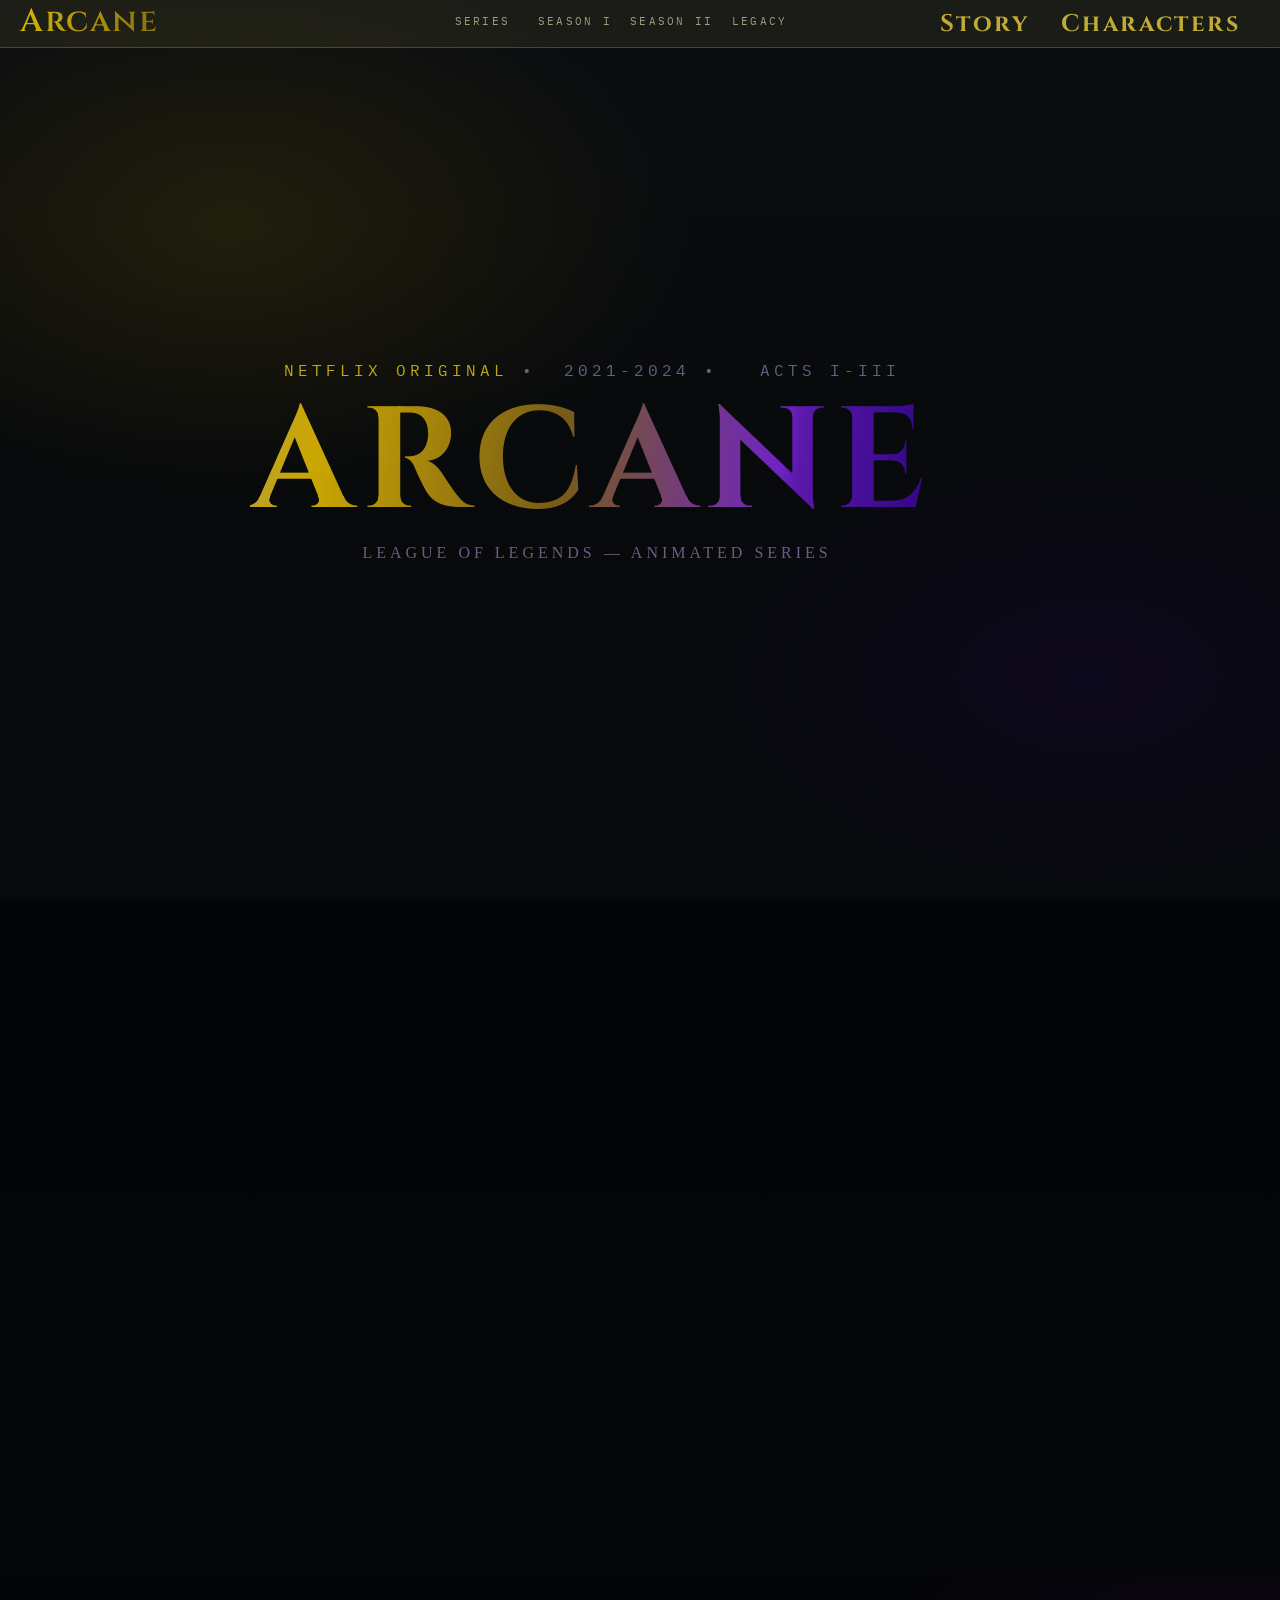
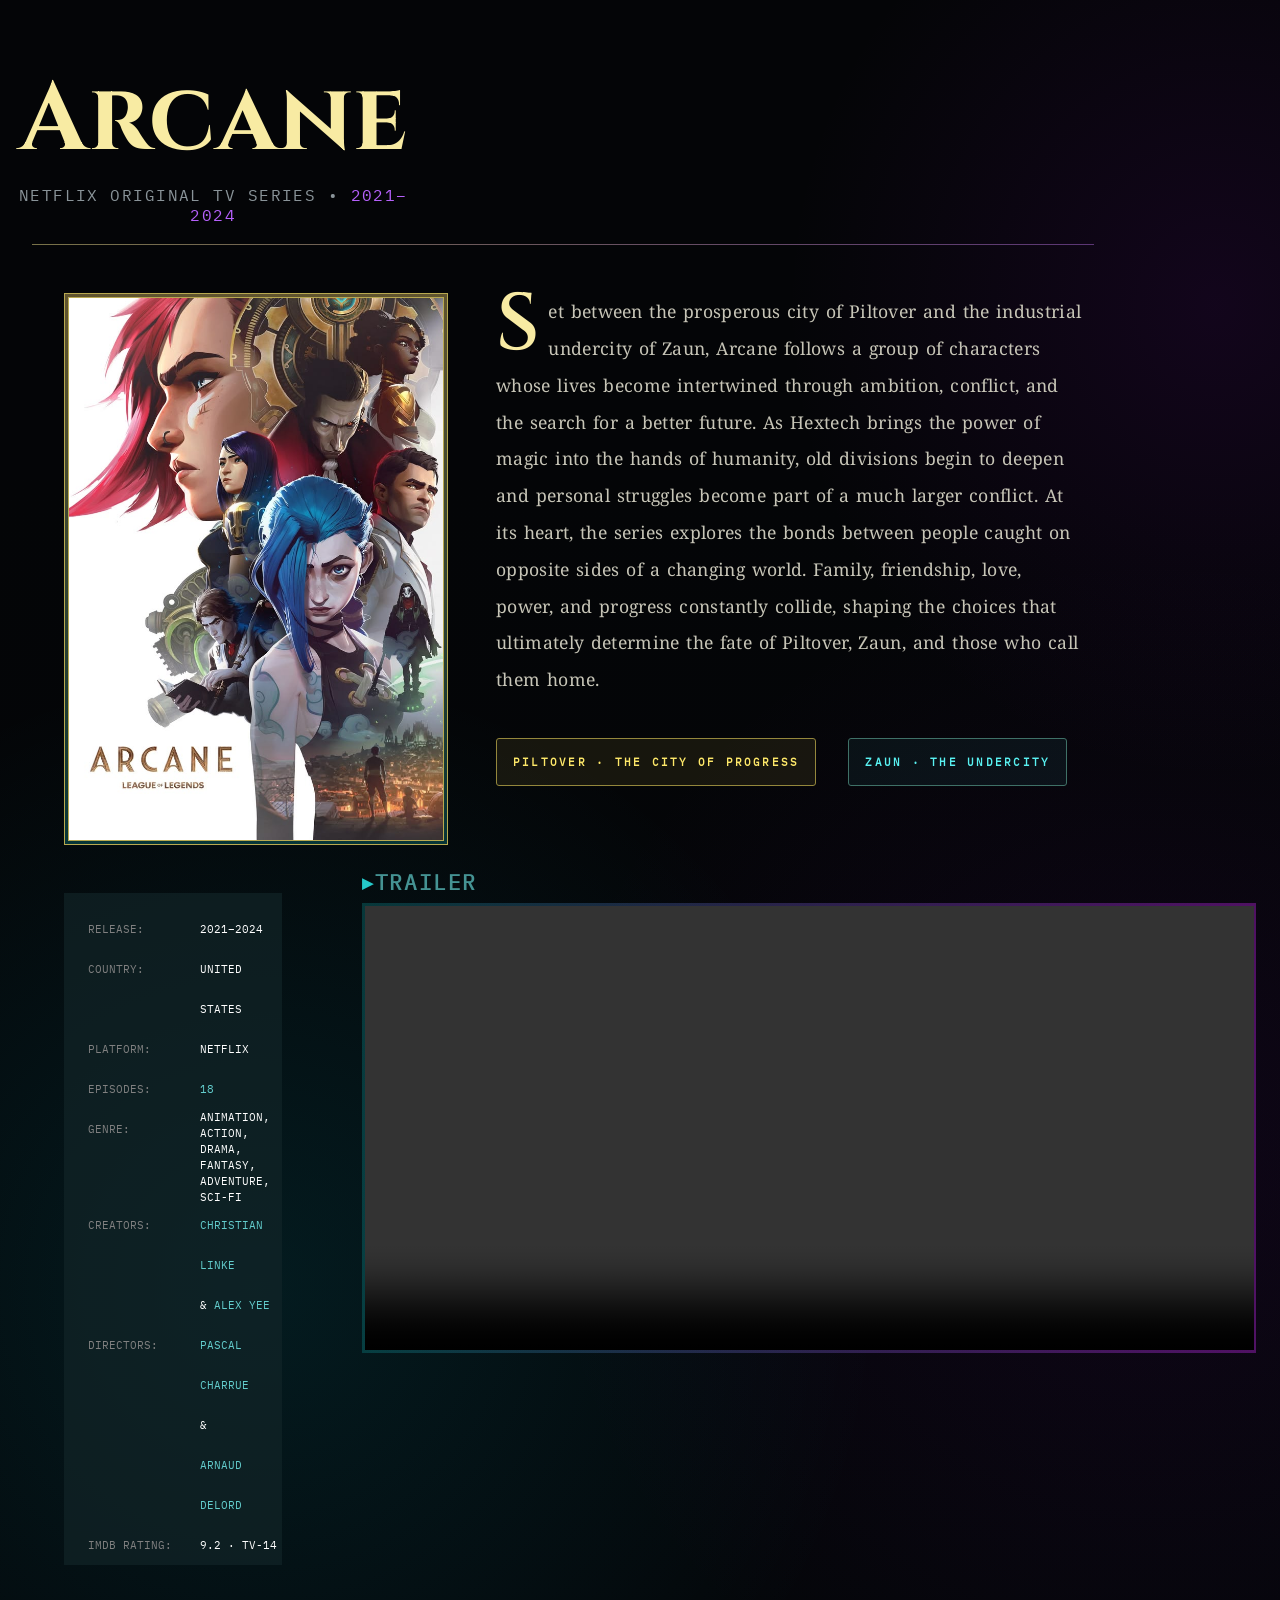
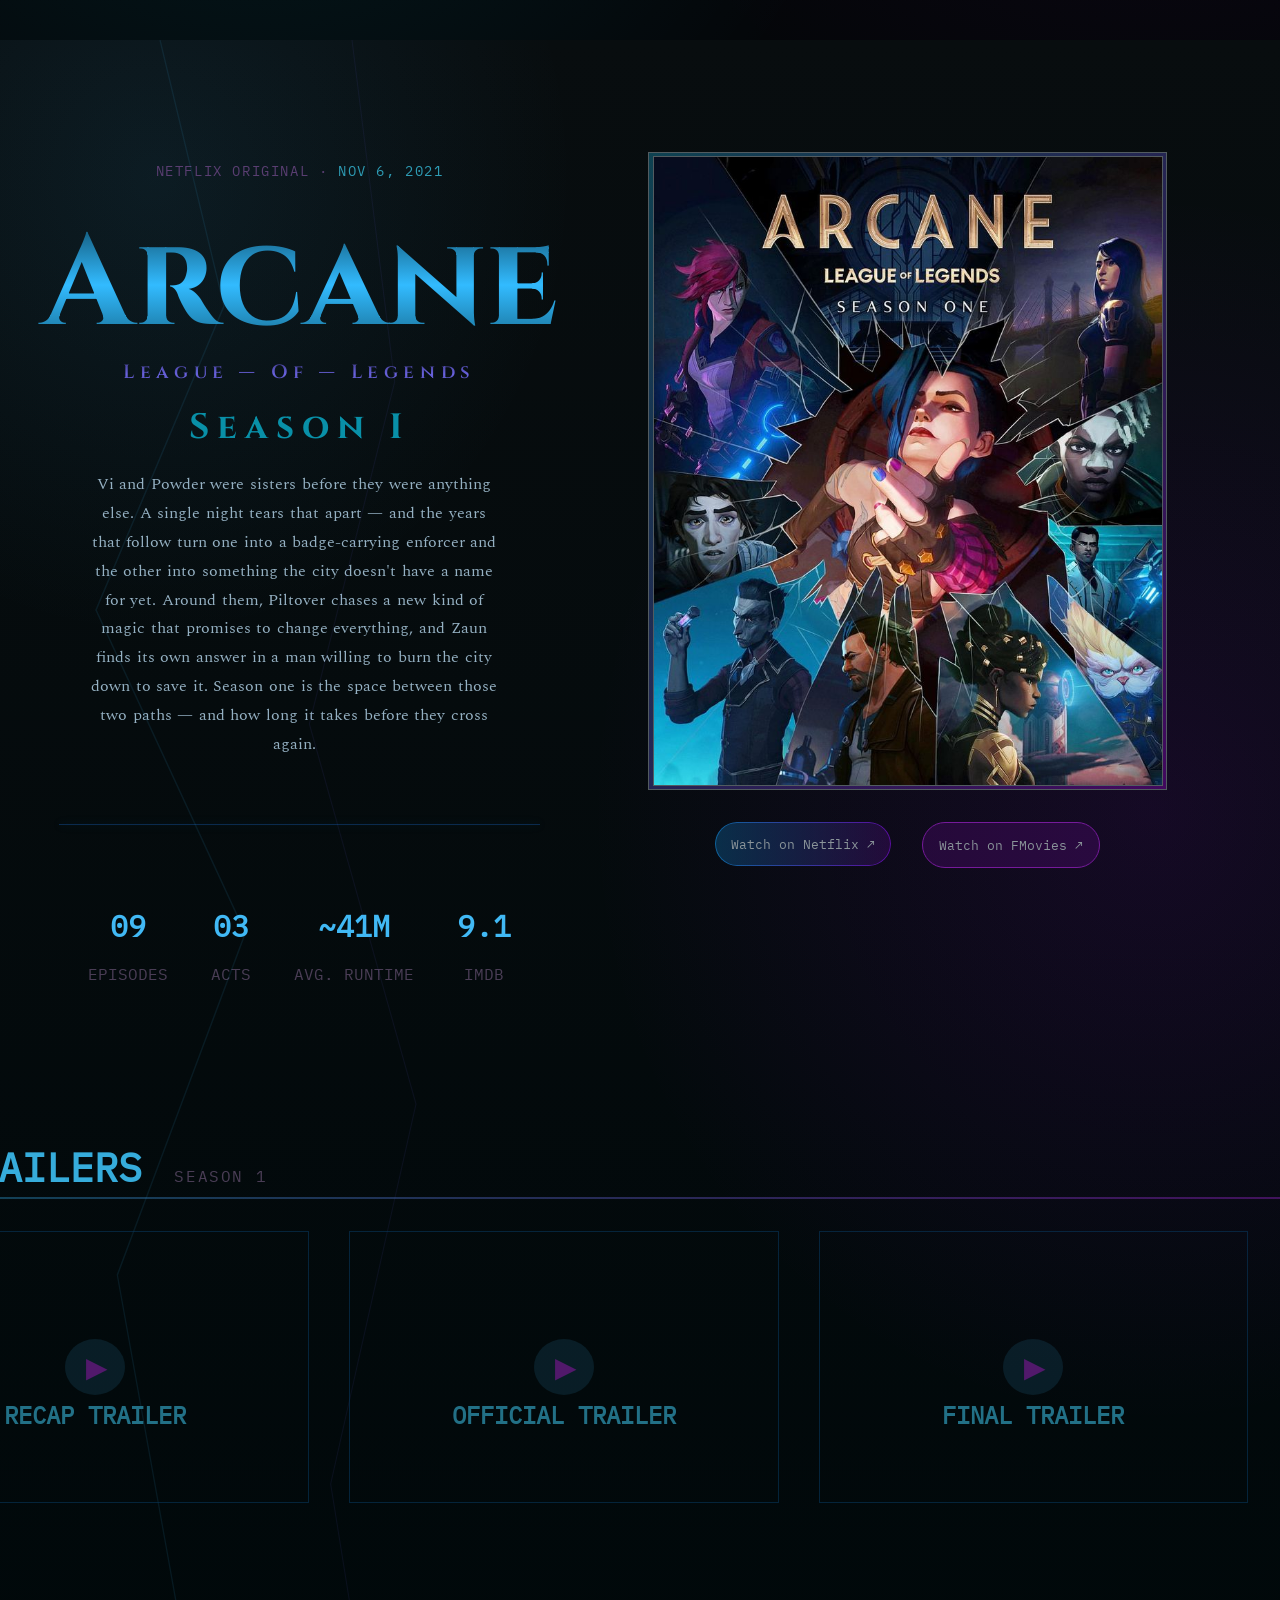
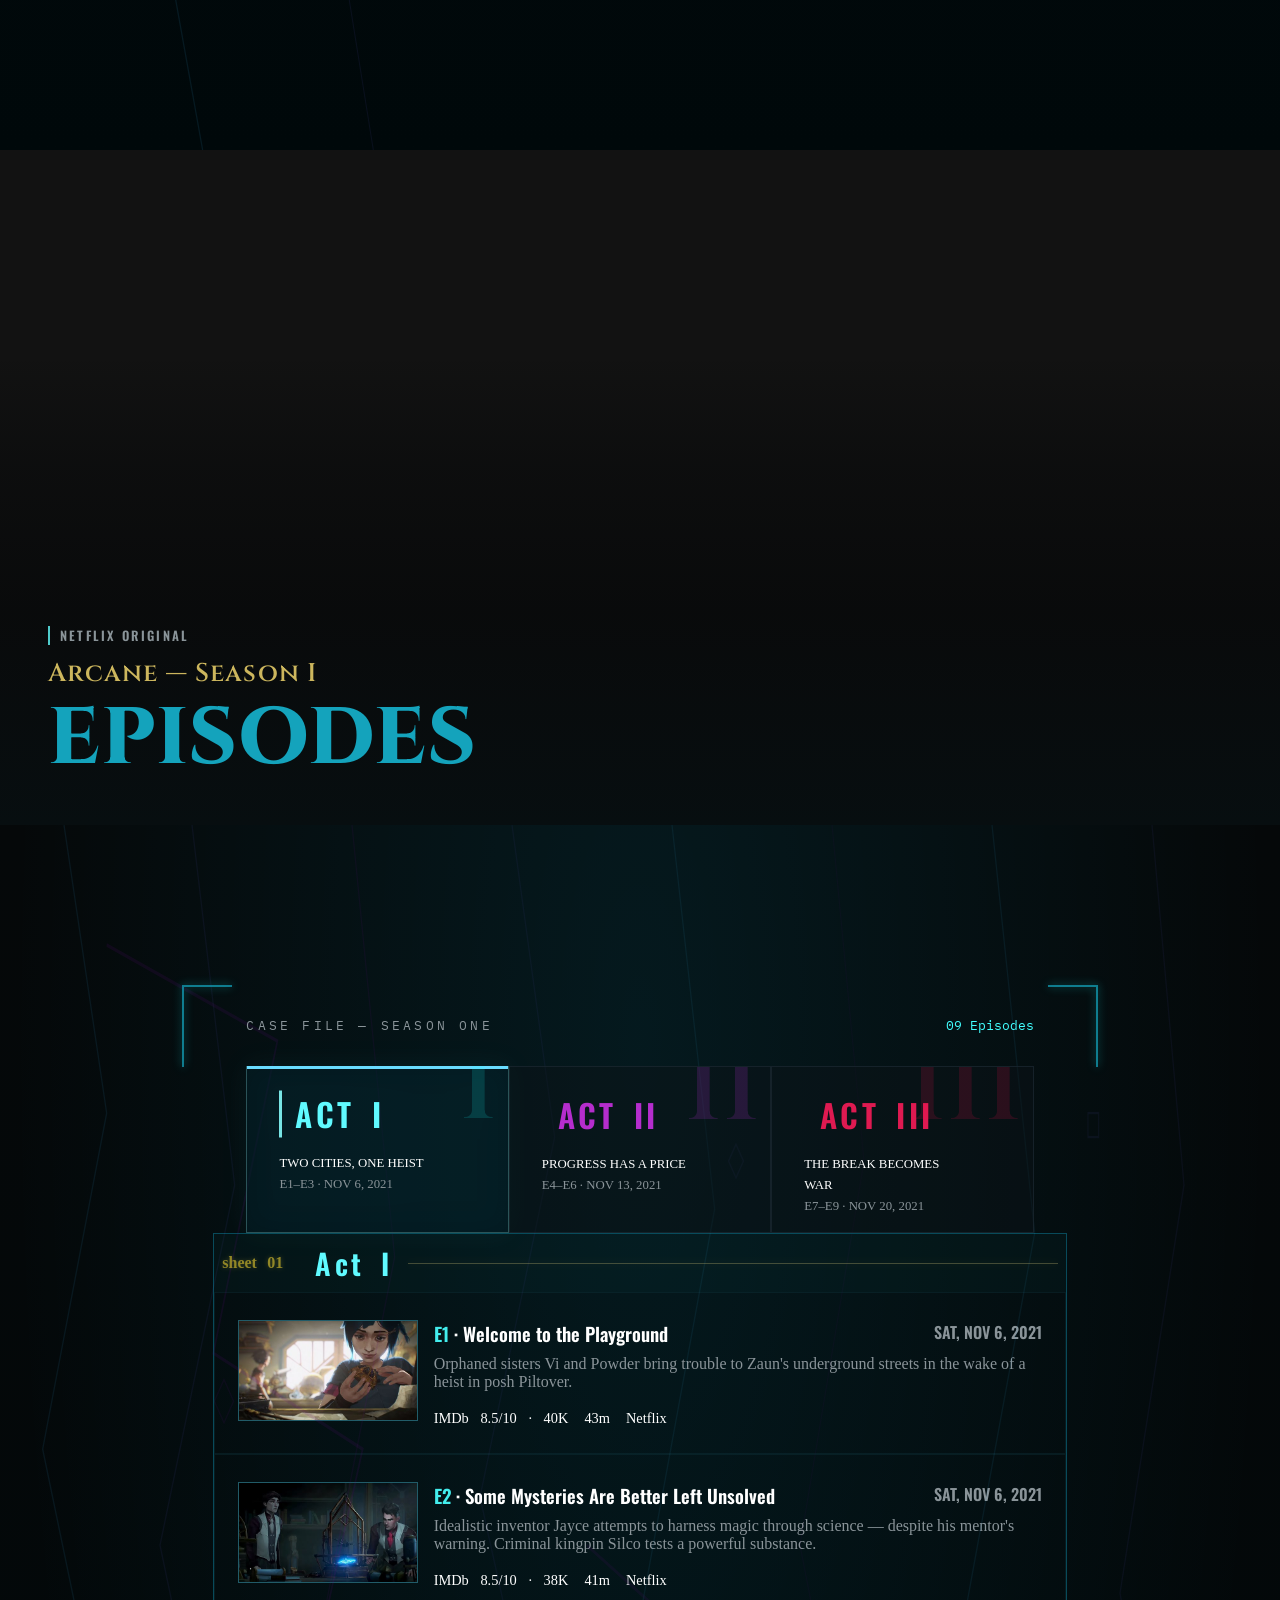
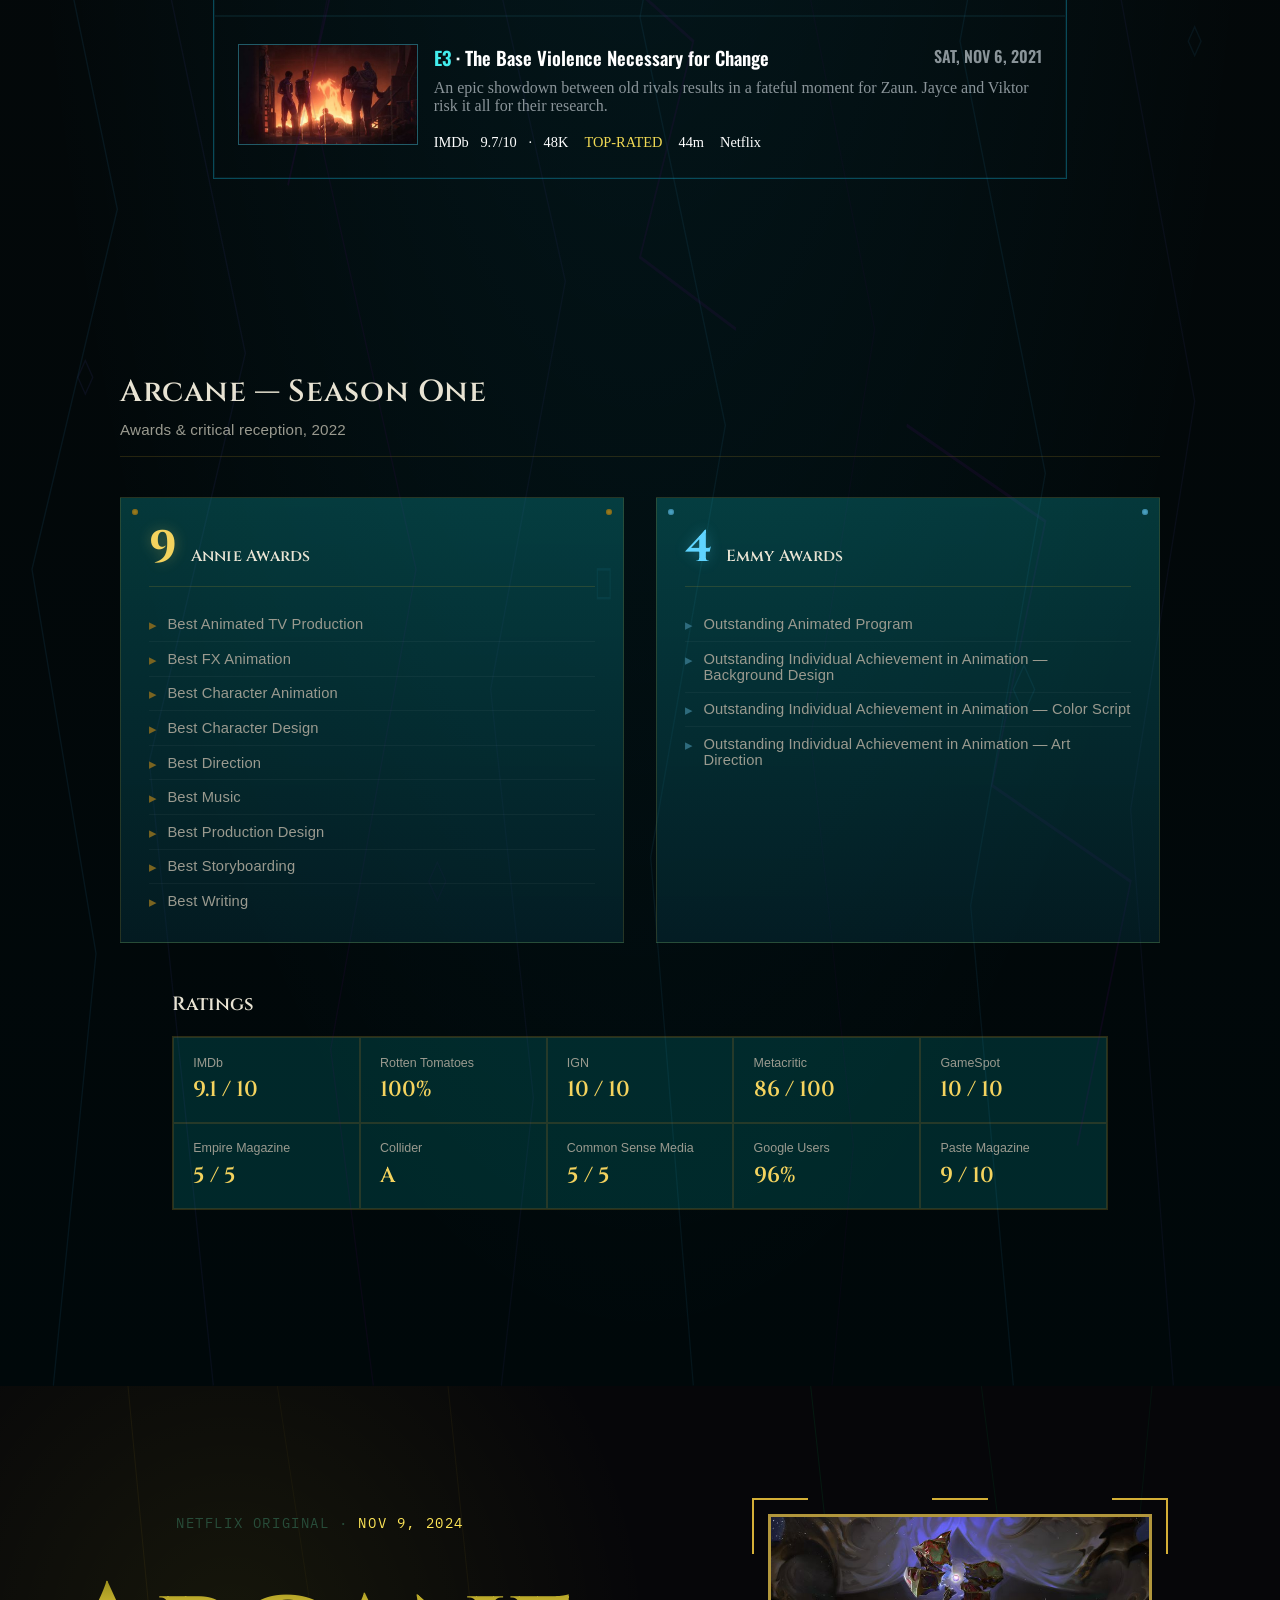
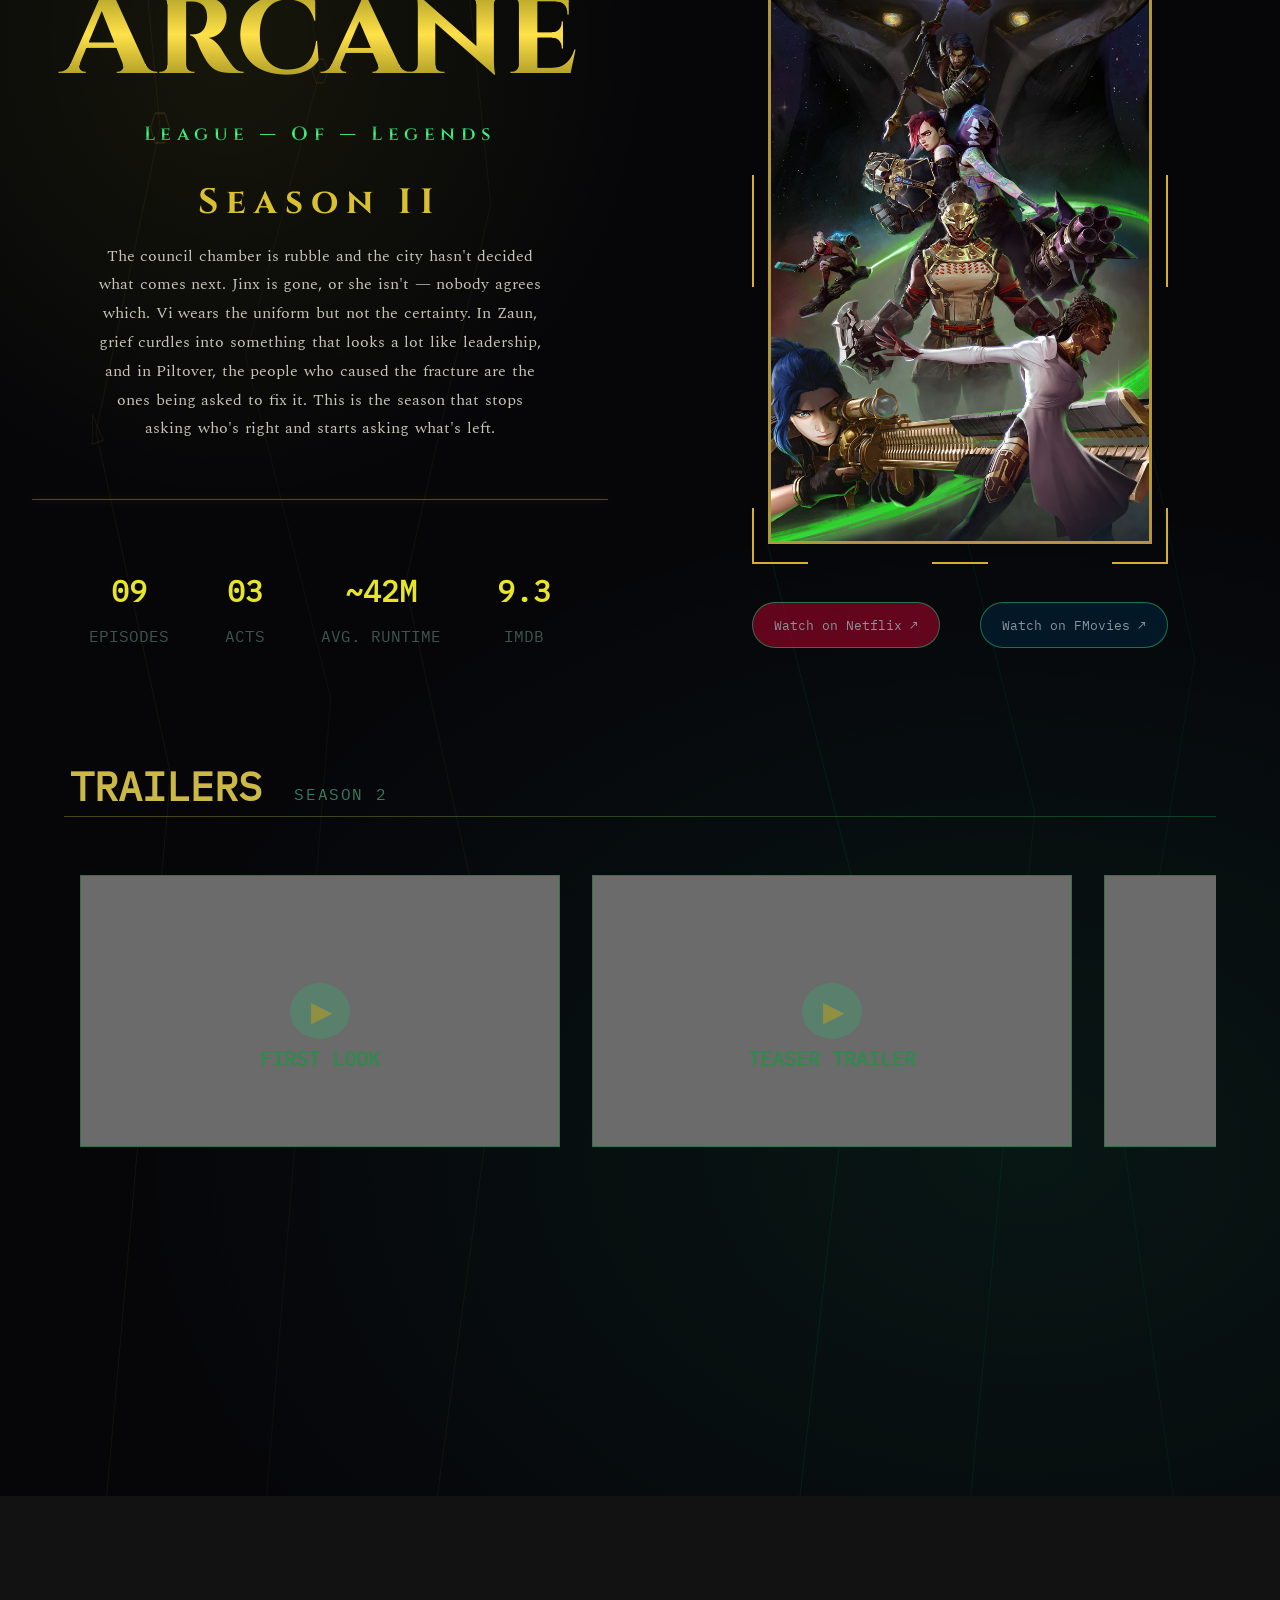
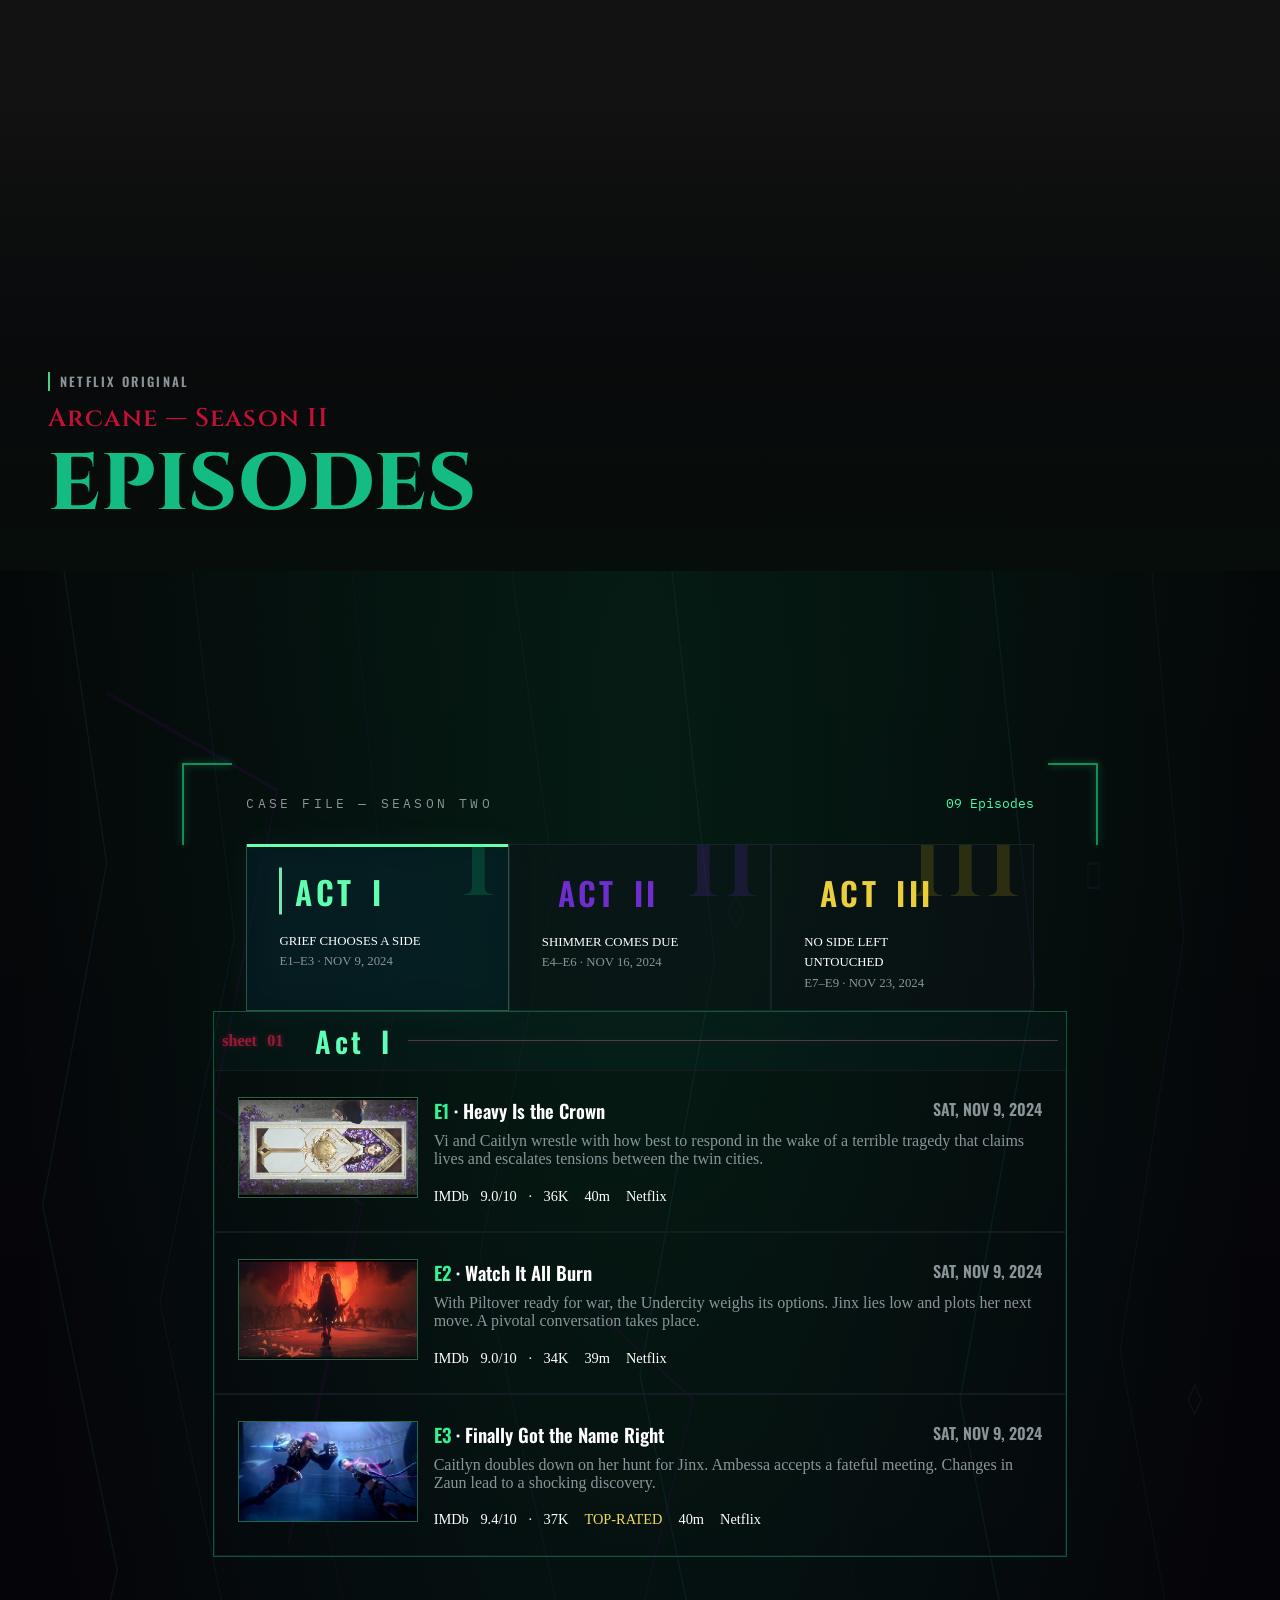
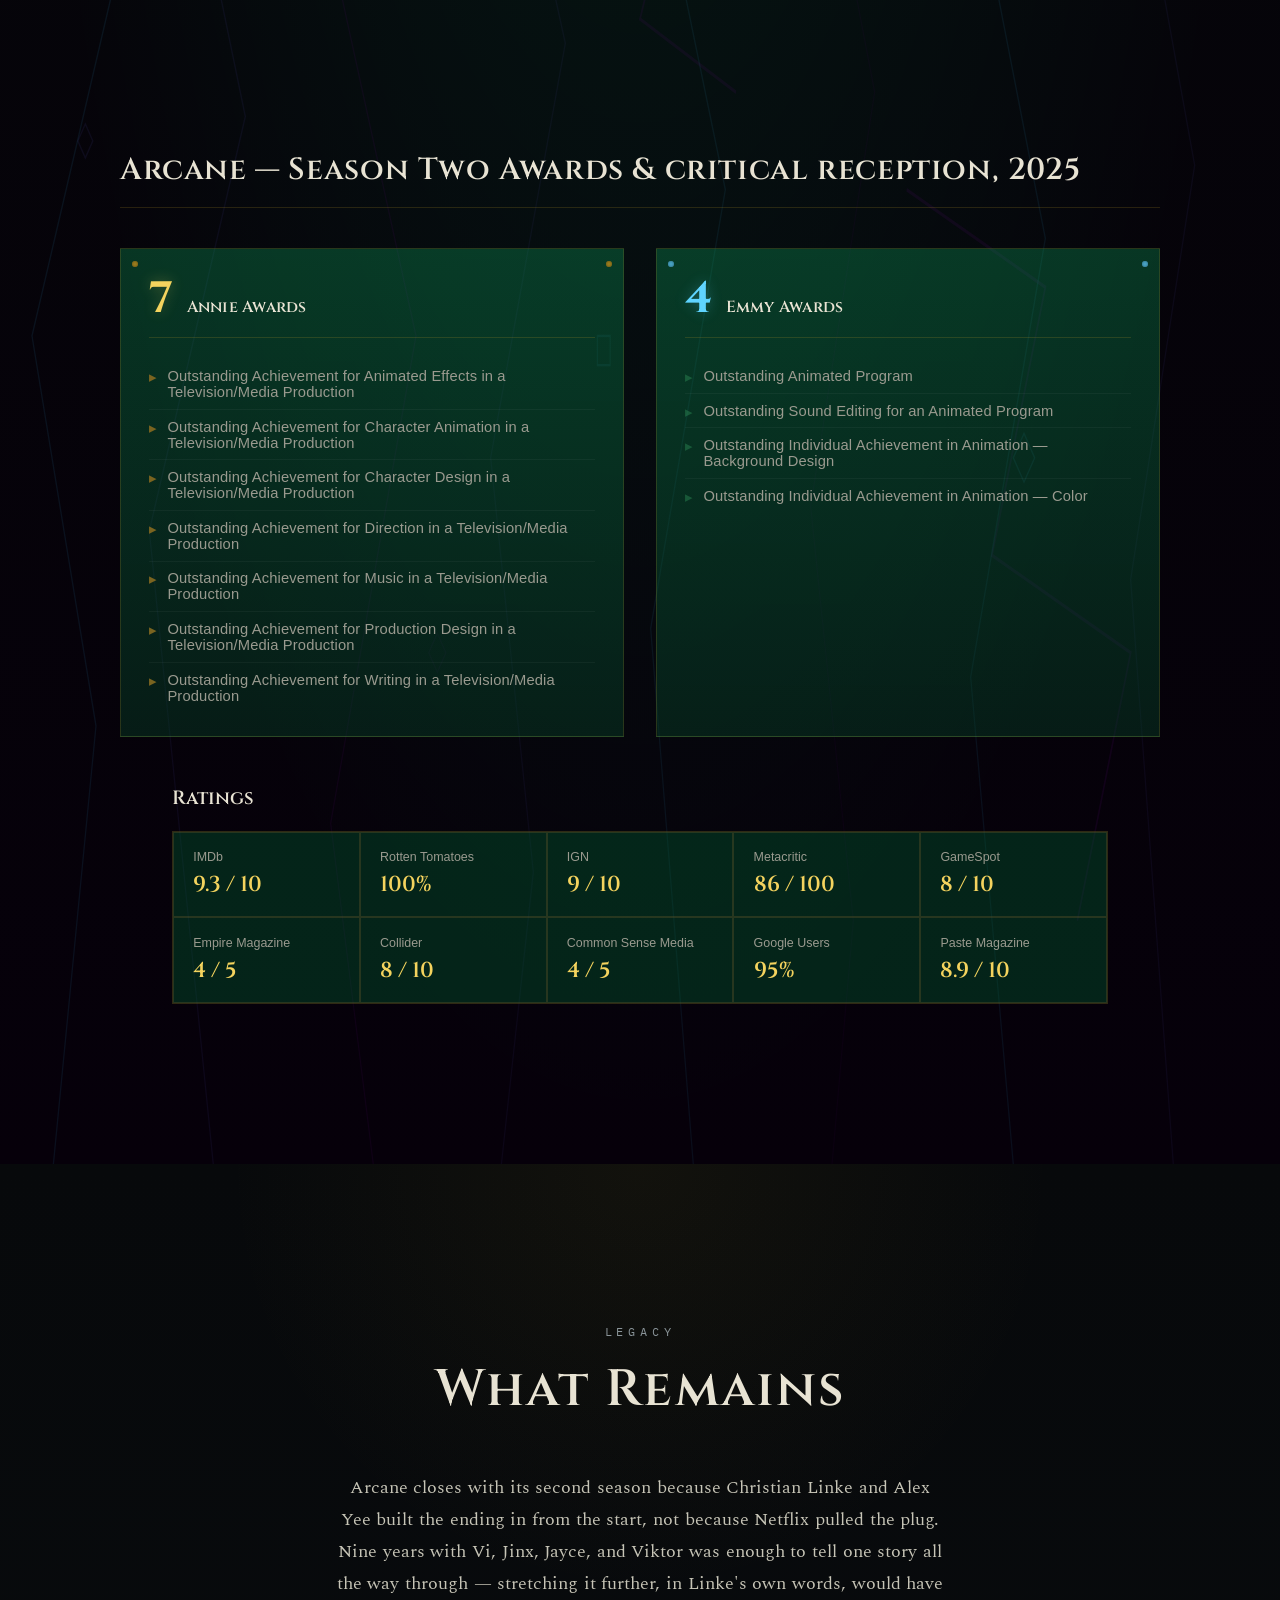
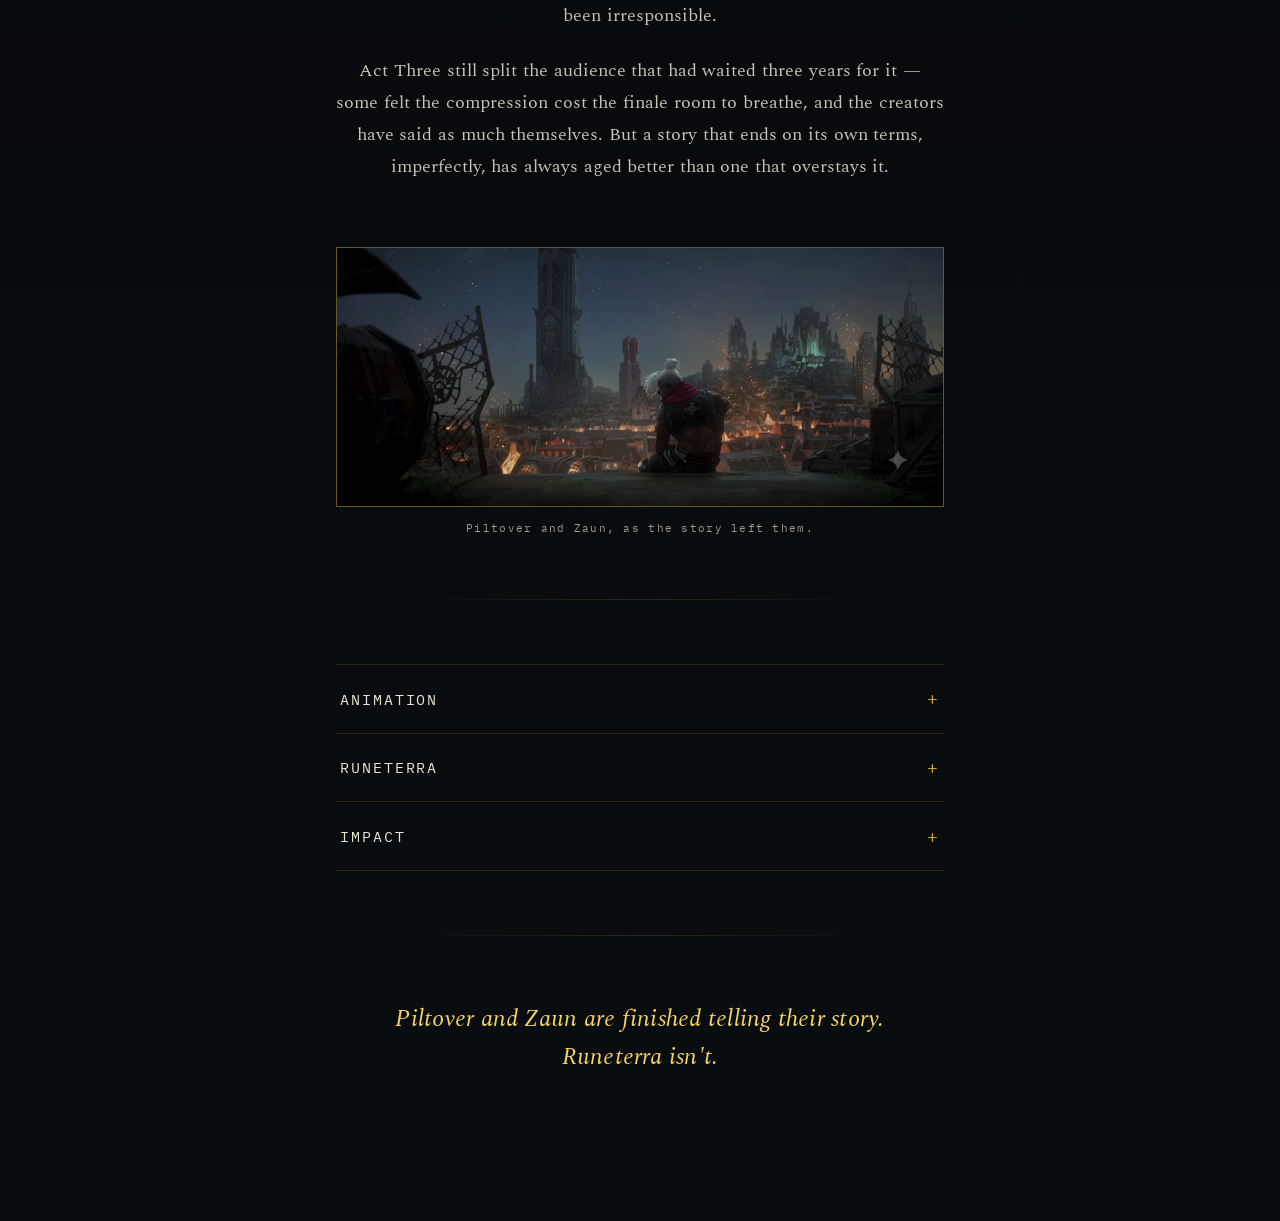
==== commit 562f492b: "Add Sevika to key figures in Zaun section" ====
--- a/index.html
+++ b/index.html
@@ -72,7 +72,7 @@
 
         <div id="series-img">
           <a href="https://www.imdb.com/title/tt11126994/" target="_blank">
-            <img src="Arcane%20pic.jpeg" alt="Arcane" class="series-img">
+            <img src="arcane-poster.jpeg" alt="Arcane" class="series-img">
           </a>
         </div>
 
@@ -148,7 +148,7 @@
                   </p>
                 </div>
                 <div class="bottomZaunDialog">
-                  <p><span class="key-zaun">Key Figures</span><span class="value-zaun">Vi, Jinx, Silco, vander, Ekko</span></p>
+                  <p><span class="key-zaun">Key Figures</span><span class="value-zaun">Vi, Jinx, Silco, vander, Ekko, Sevika</span></p>
                   <hr>
                   <p><span class="key-zaun">signature Substance</span><span class="value-zaun">Shimmer</span></p>
                   <hr>
